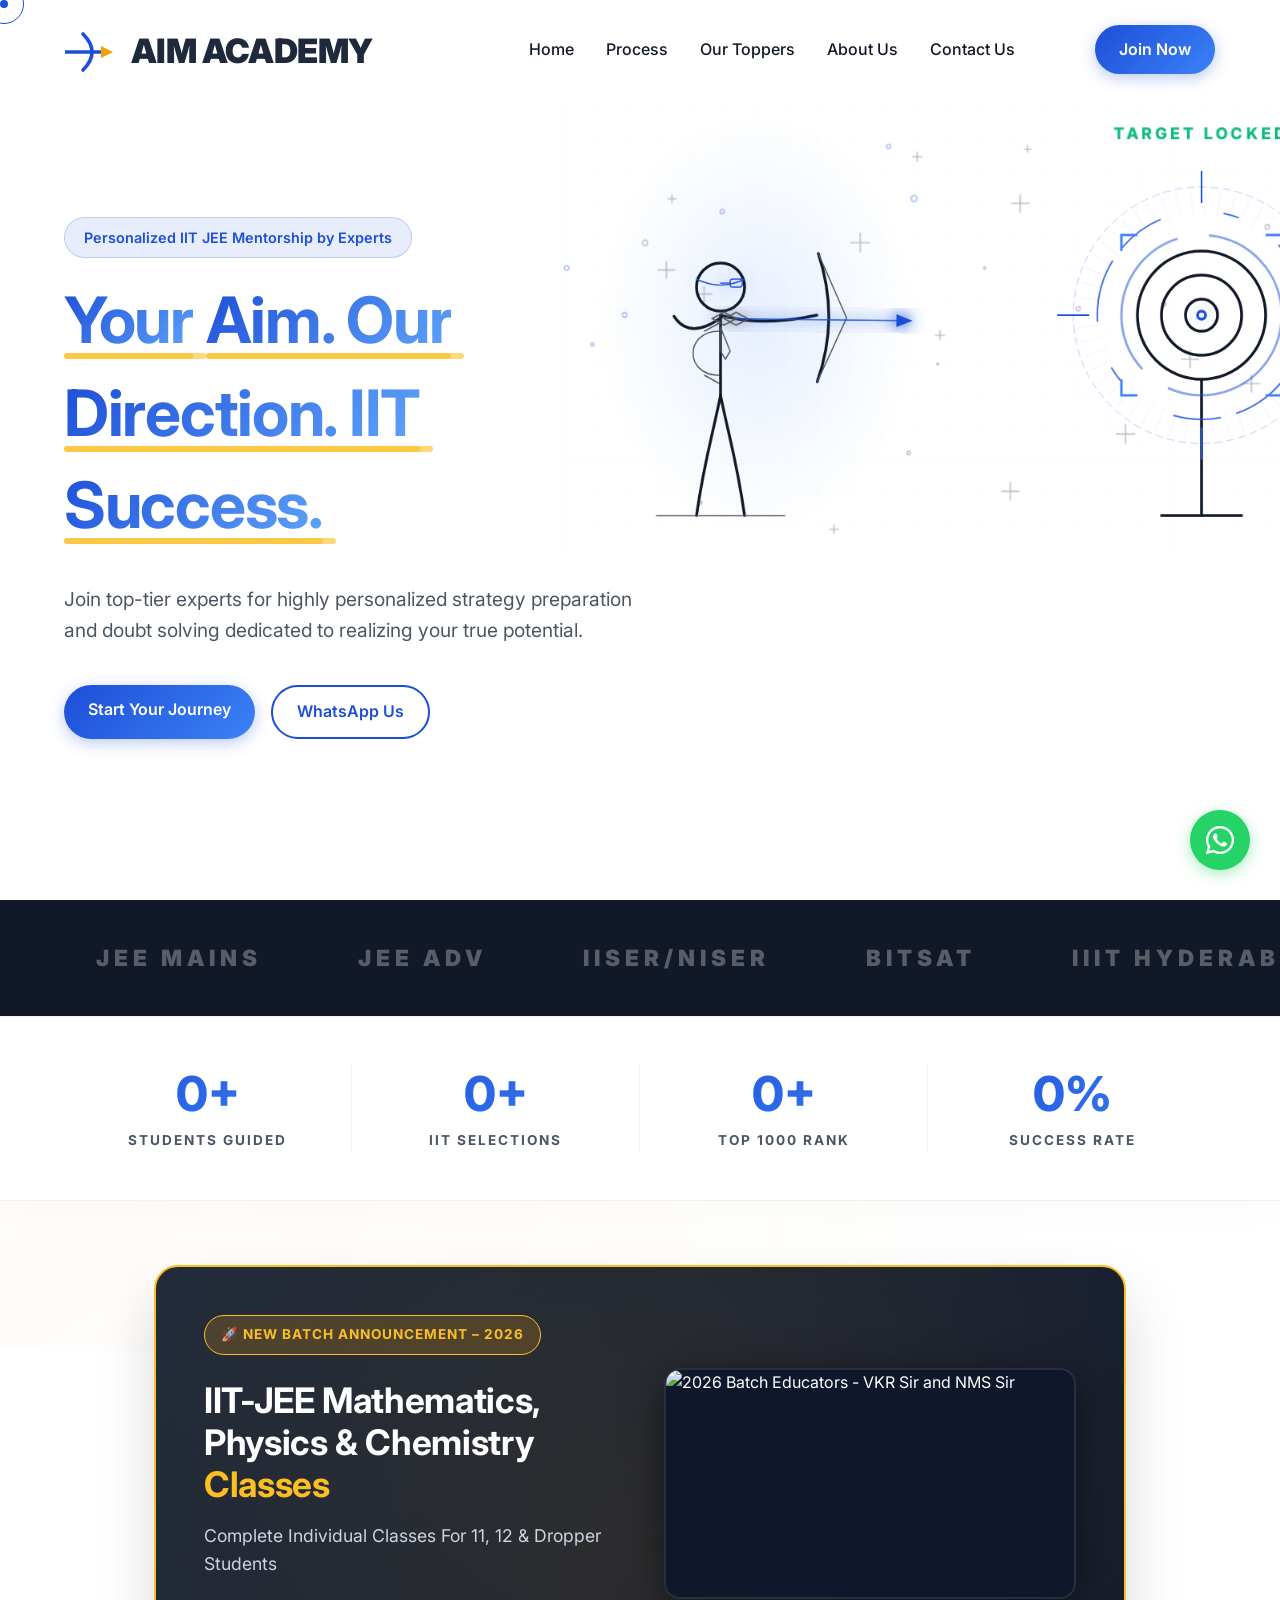
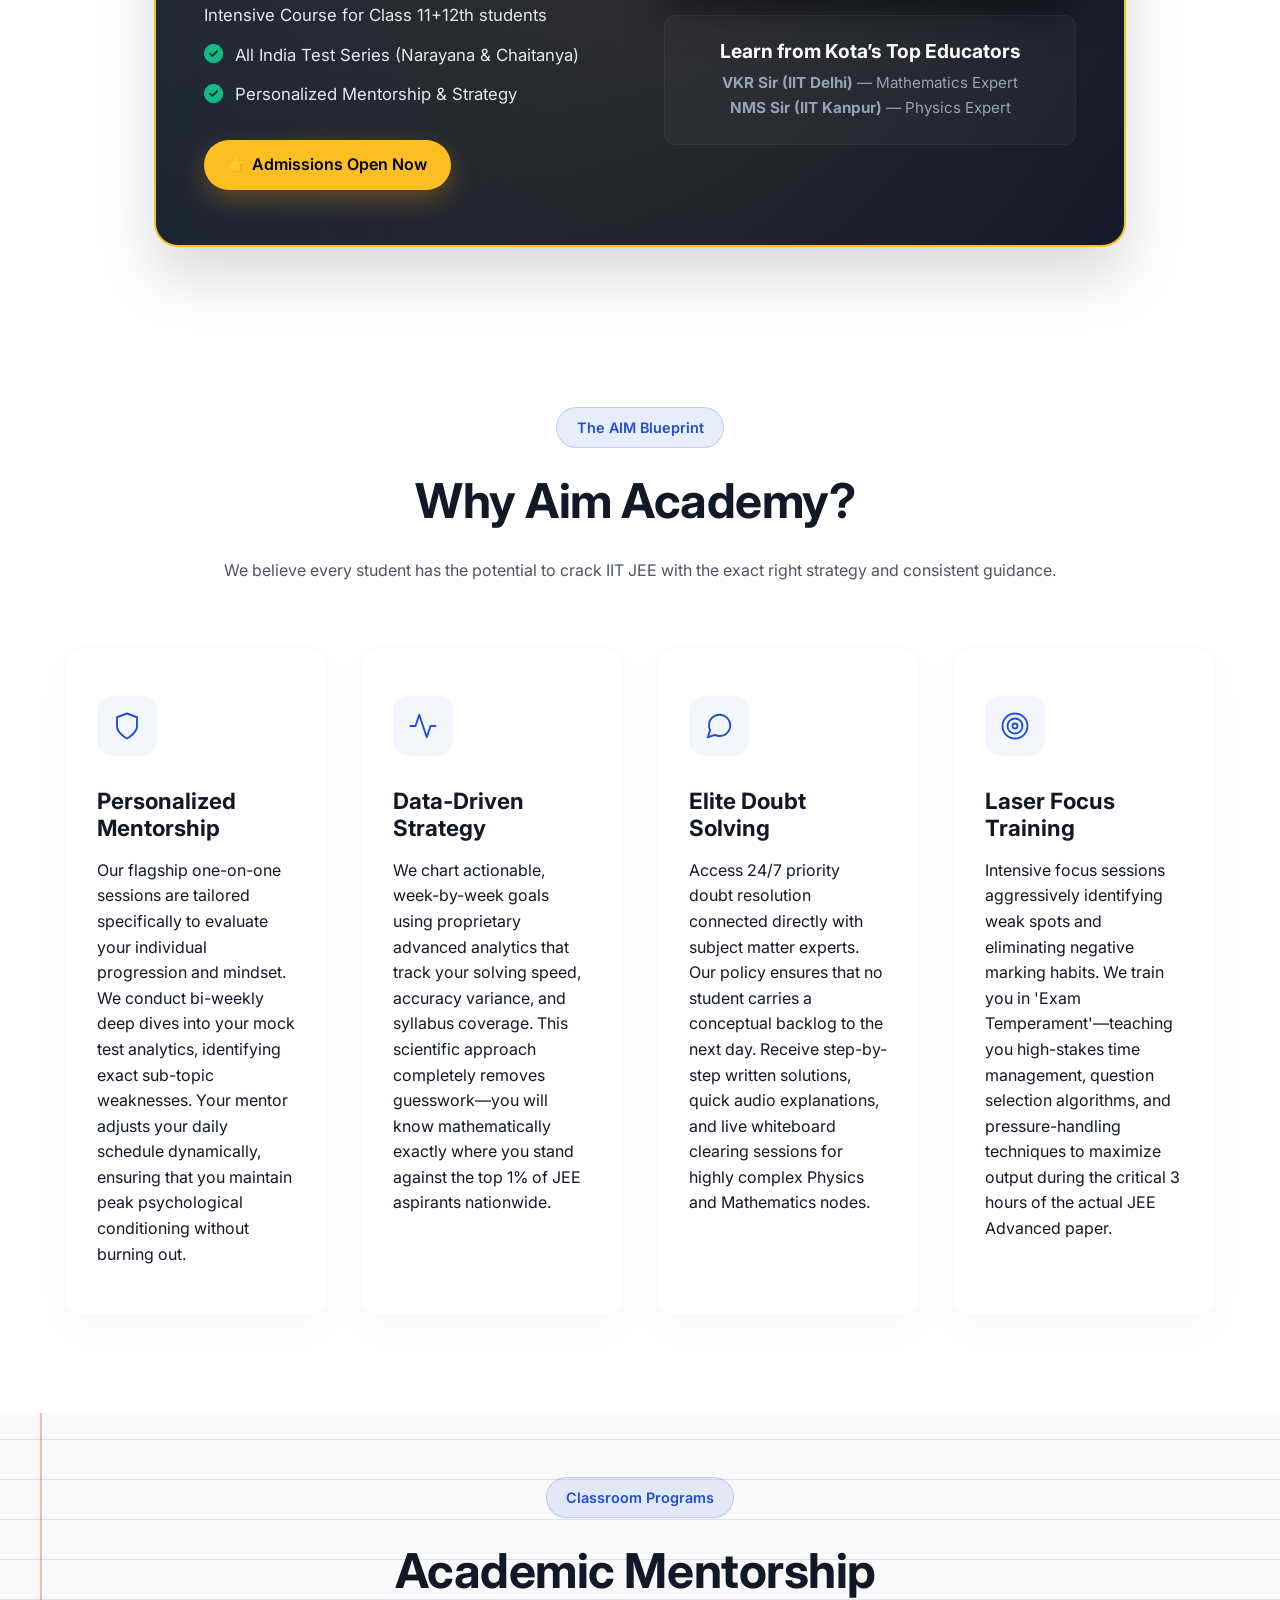
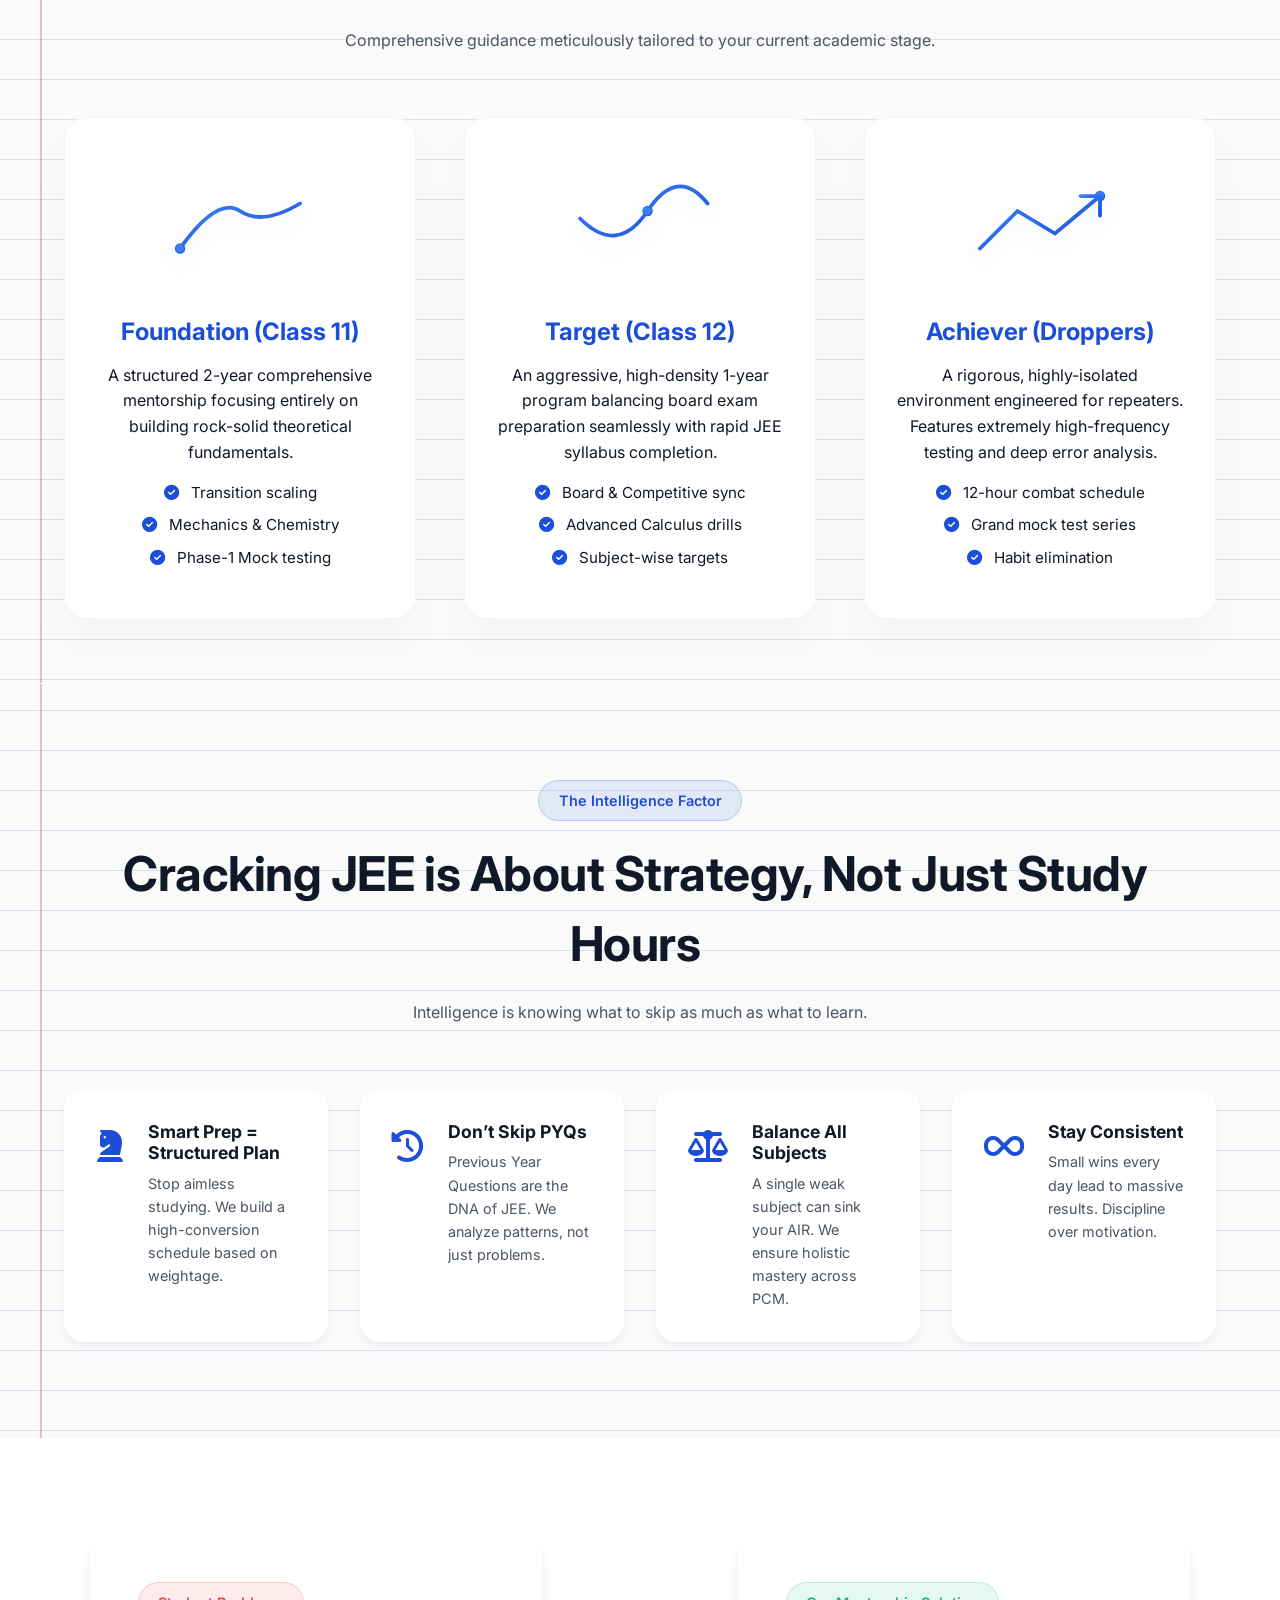
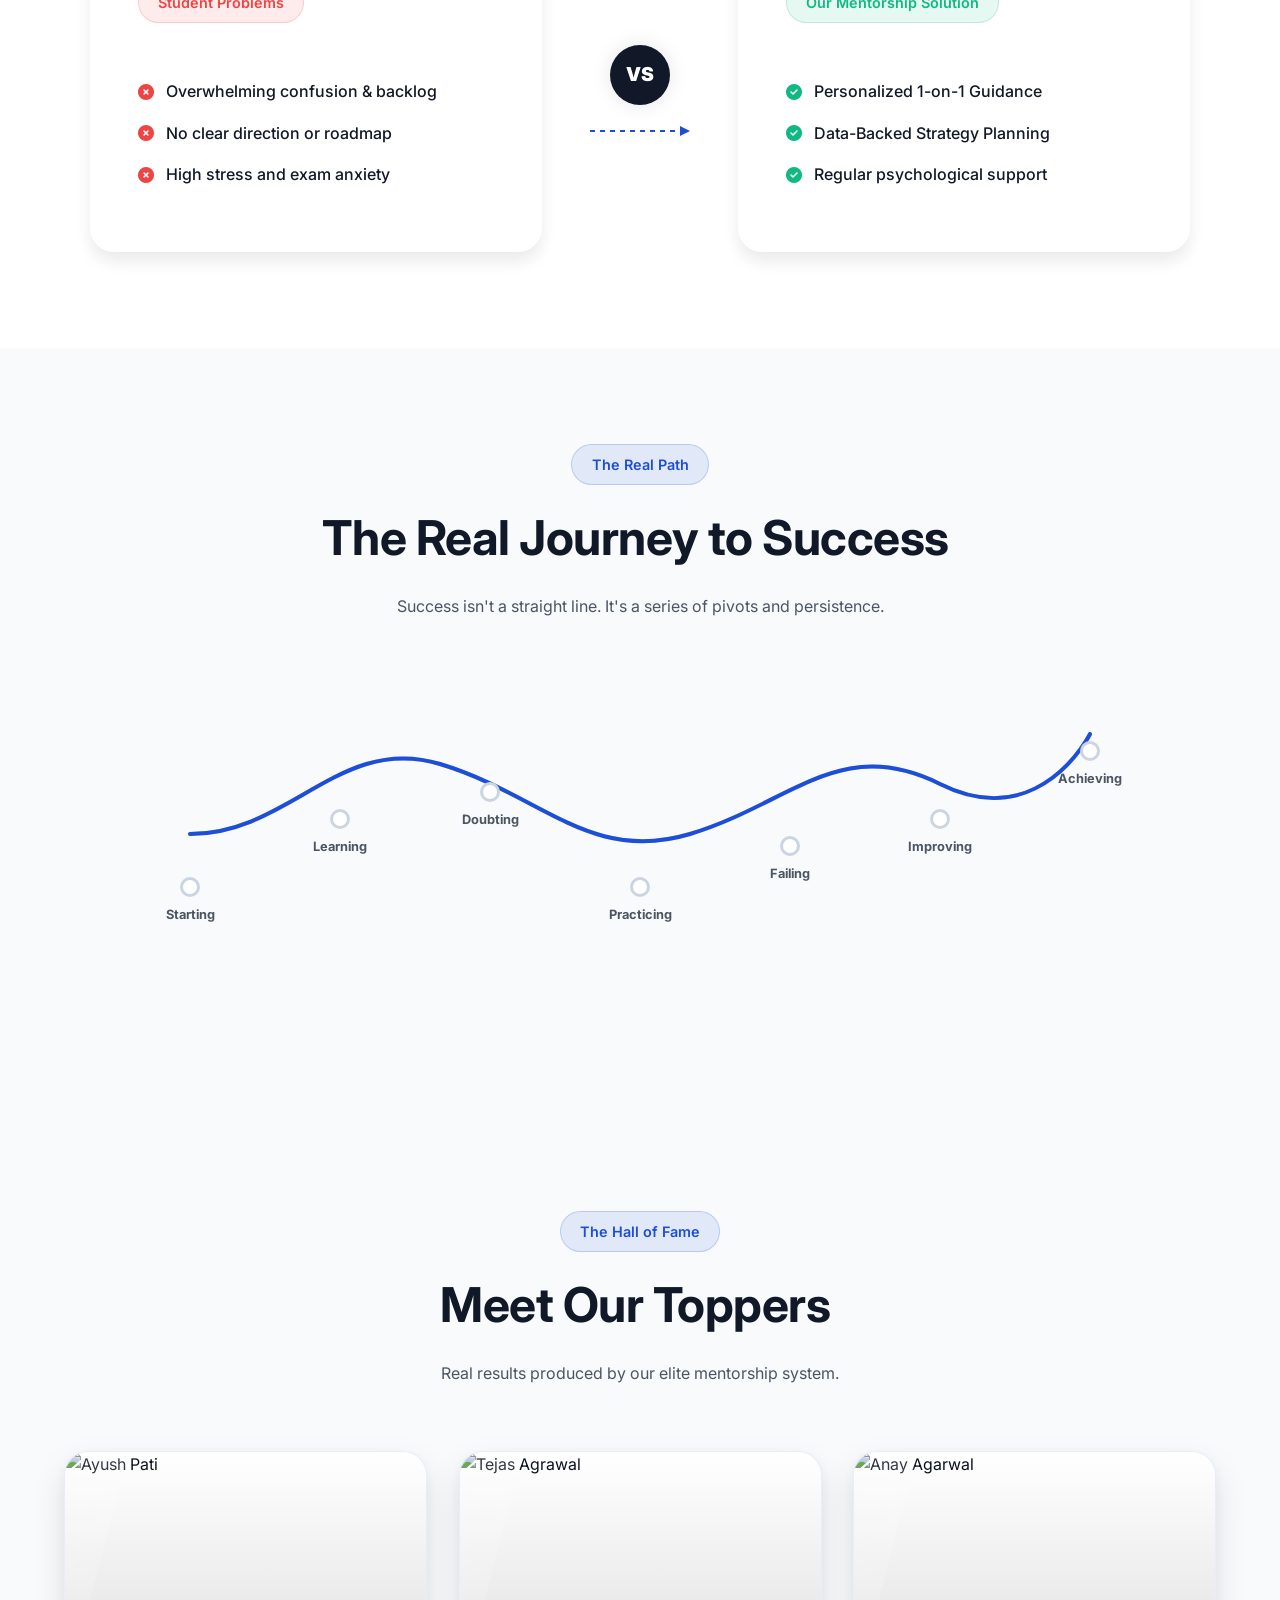
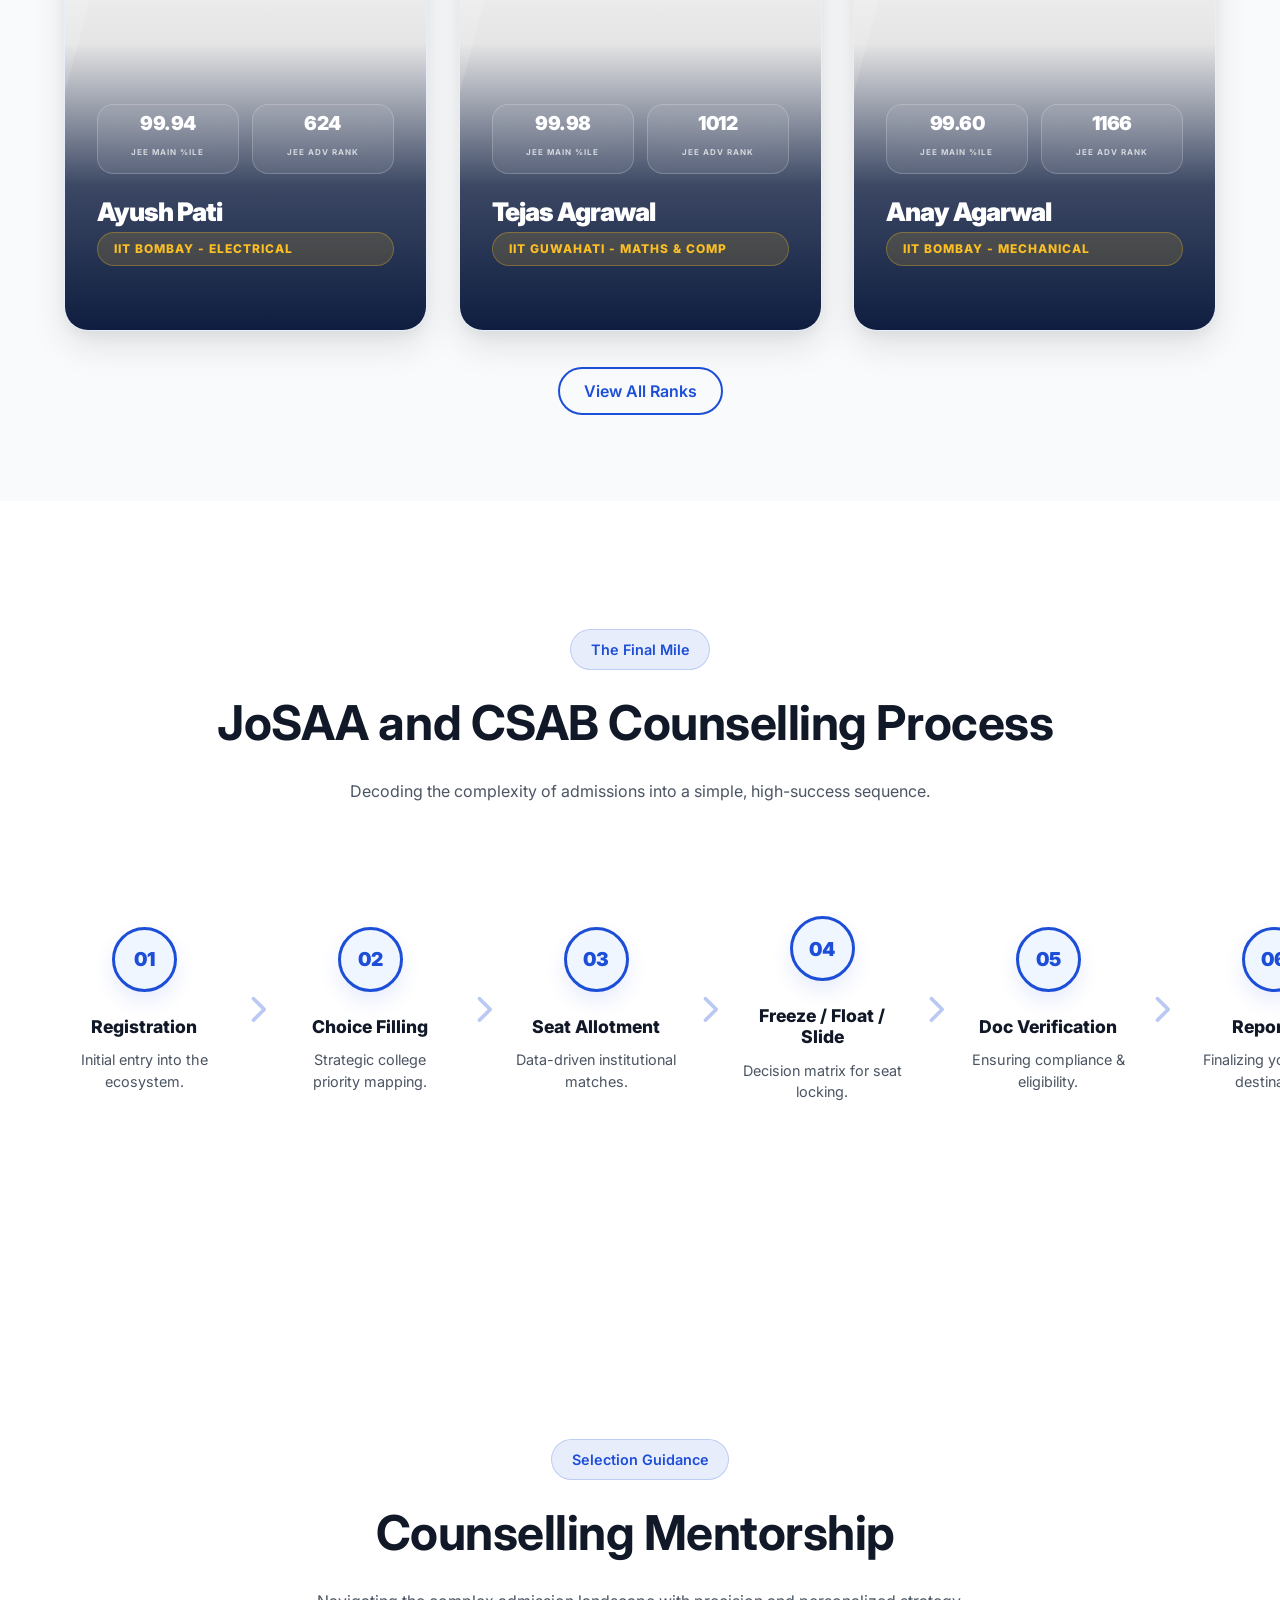
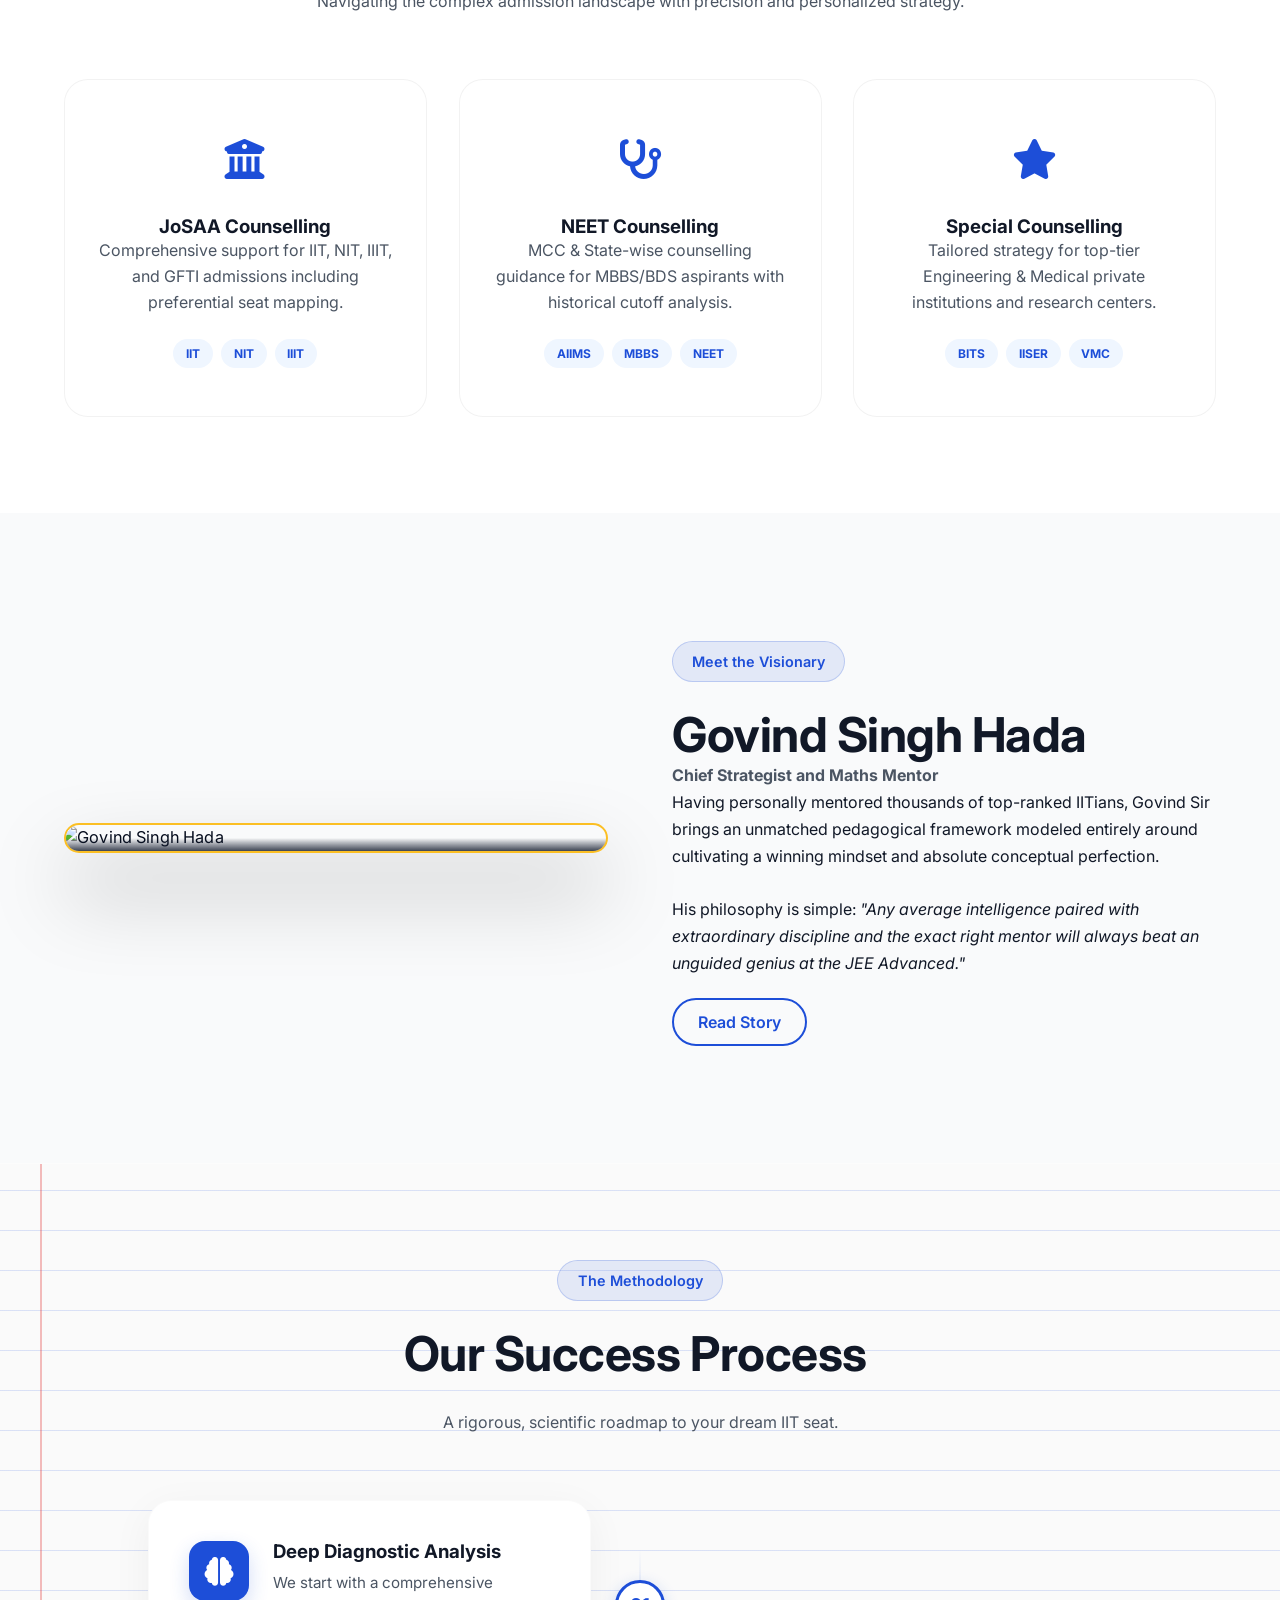
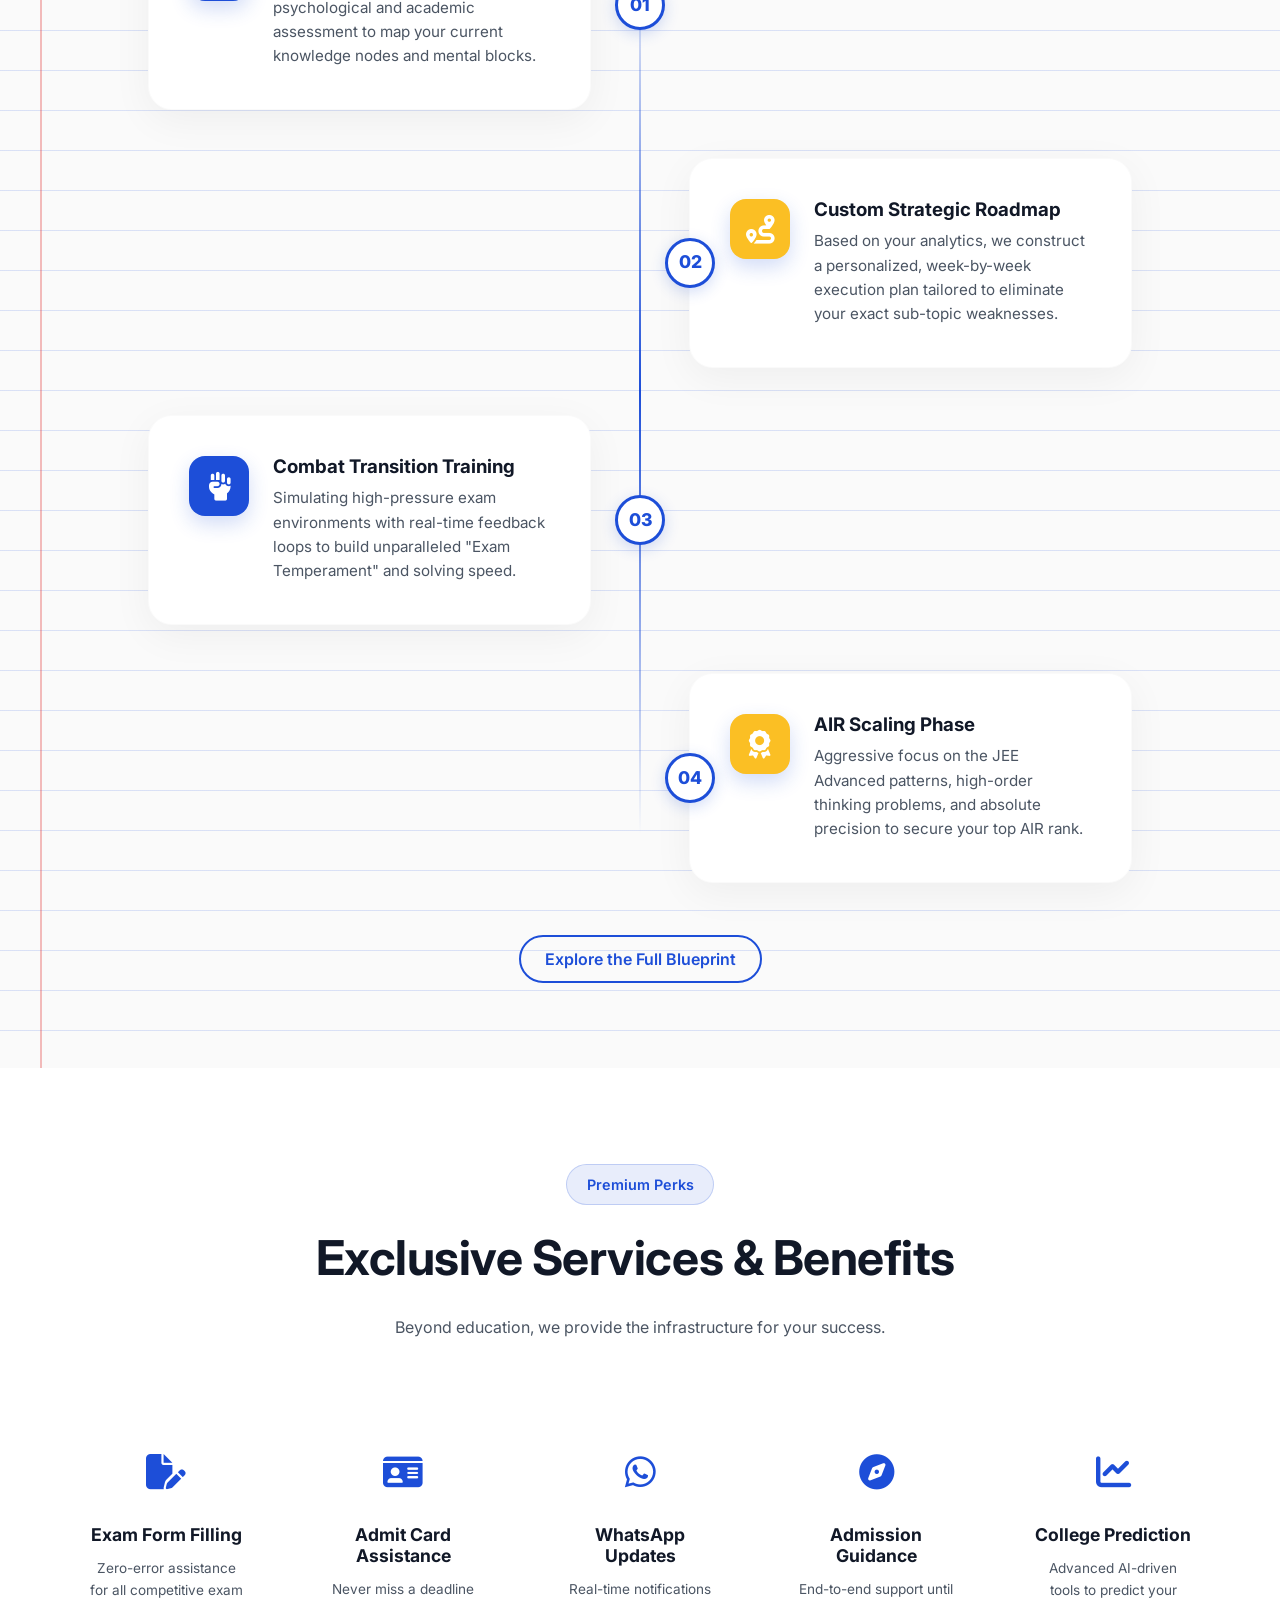
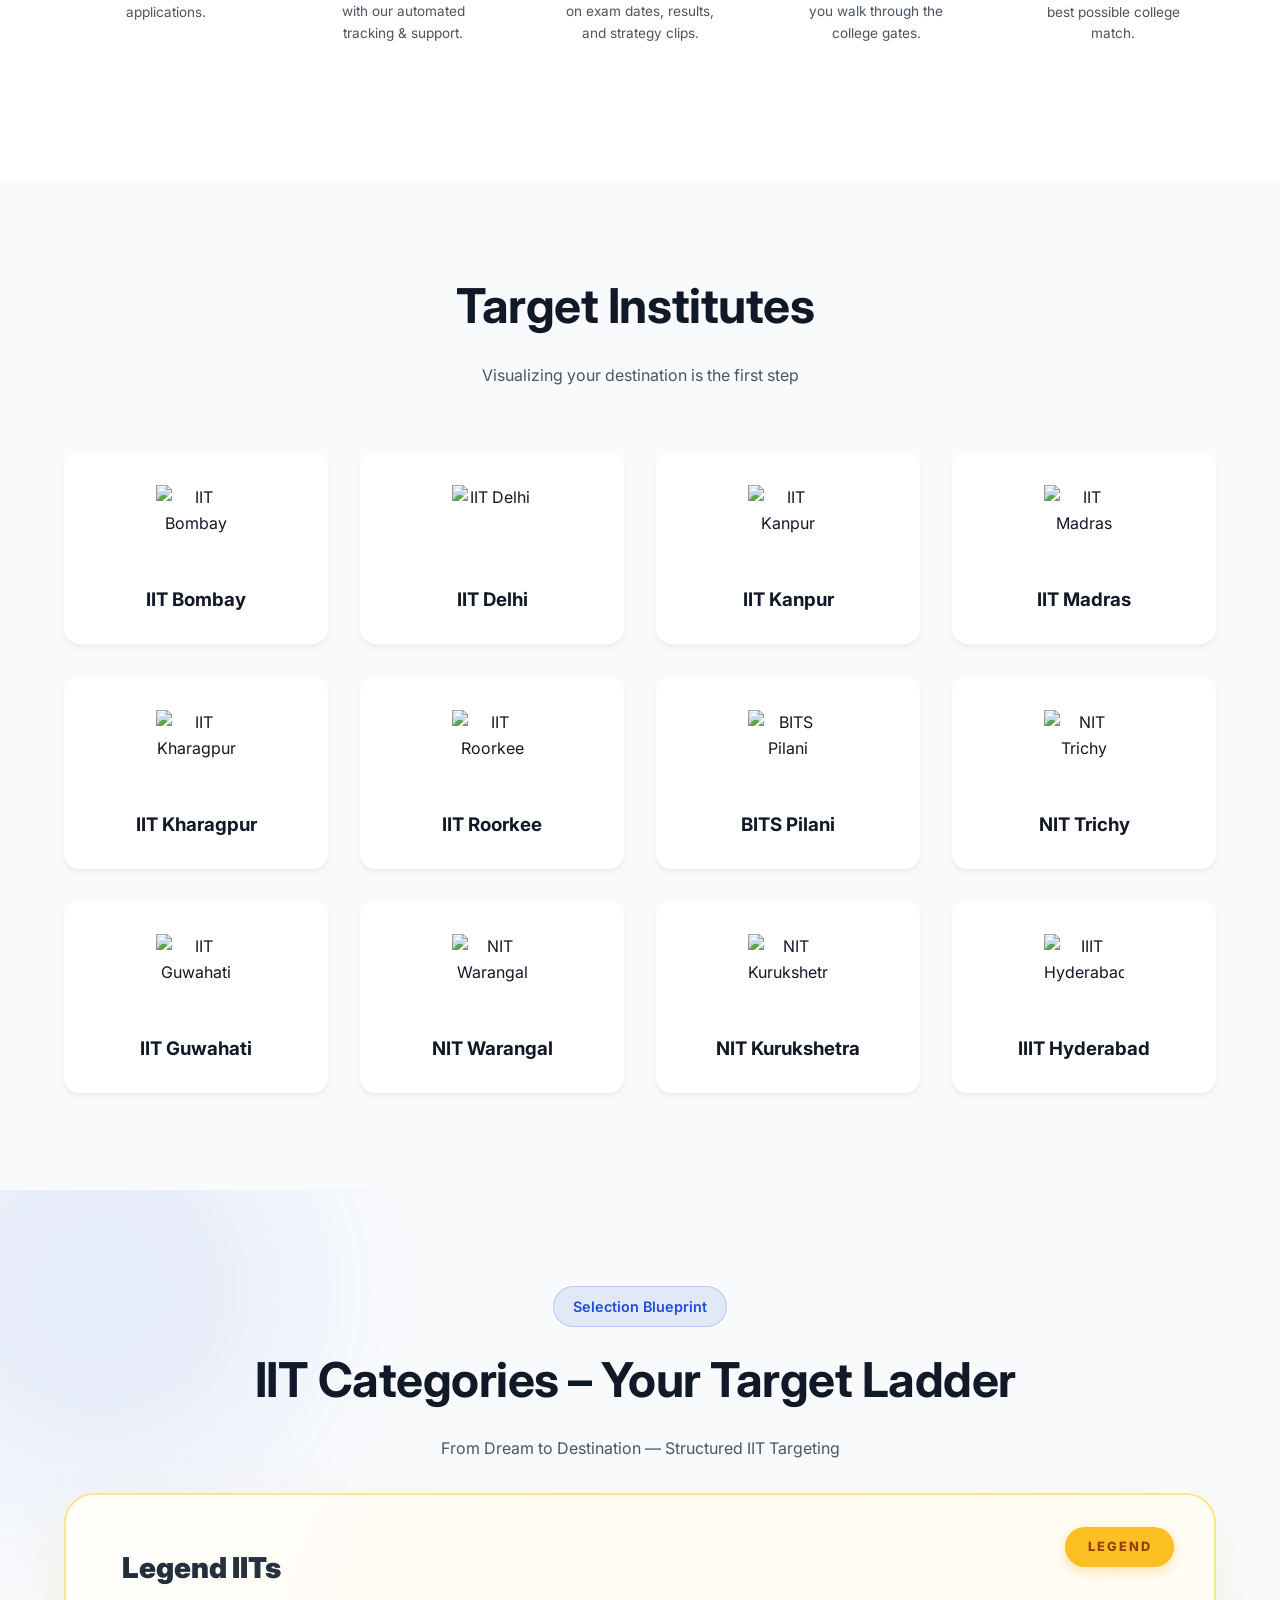
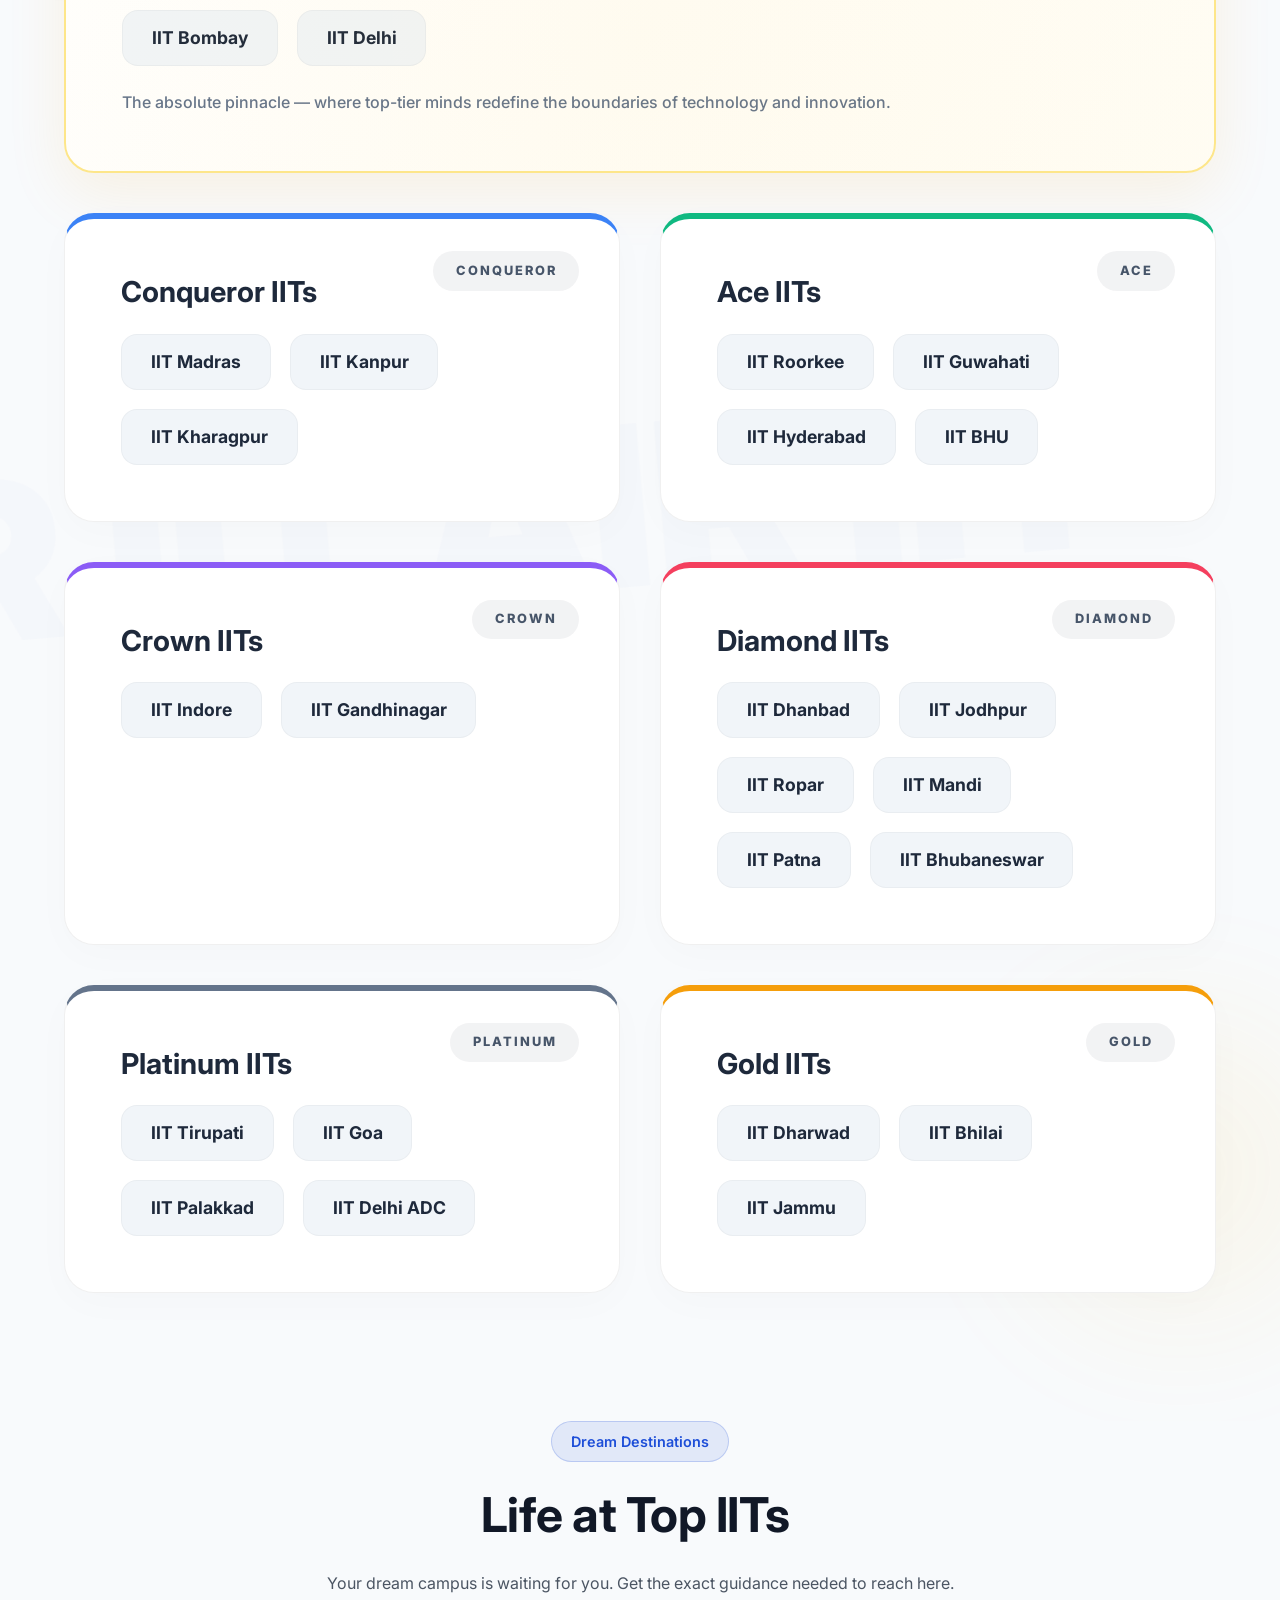
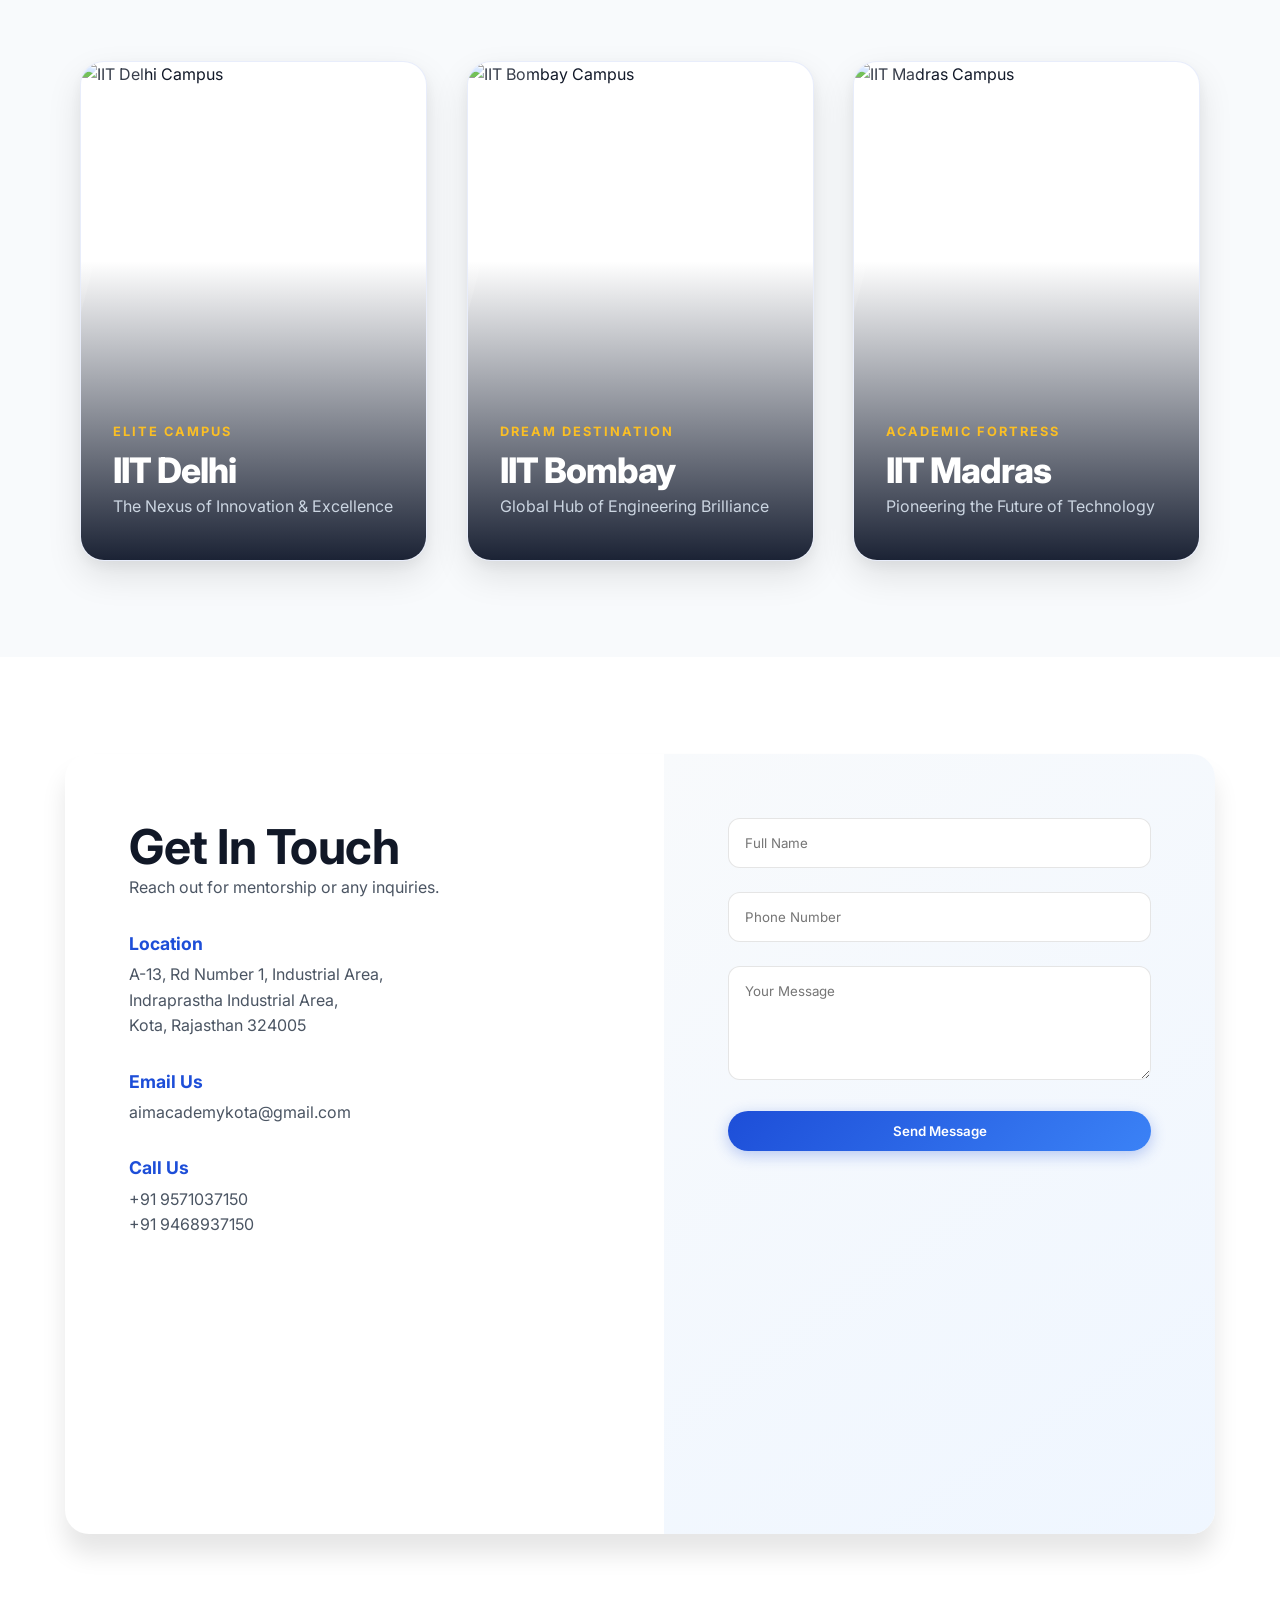
==== index.html @ 551cd0e5 "Add files via upload" ====
<!DOCTYPE html>
<html lang="en">
<head>
    <meta charset="UTF-8">
    <meta name="viewport" content="width=device-width, initial-scale=1.0">
    <title>Aim Academy - IIT-JEE Academic Mentorship & Counselling Mentorship</title>
    <meta name="description" content="Aim Academy provides elite, personalized IIT JEE mentorship and JoSAA/NEET counselling. Led by top academic experts to help you achieve your dream rank.">
    <meta name="keywords" content="IIT JEE Mentorship, JoSAA Counselling, NEET Counselling, JEE Advanced Preparation, Aim Academy Kota, IIT JEE Strategy, JEE Exam Mentoring">
    
    <!-- Open Graph / Facebook -->
    <meta property="og:type" content="website">
    <meta property="og:url" content="https://aimacademykota.com/">
    <meta property="og:title" content="Aim Academy - IIT-JEE Academic Mentorship & Counselling Mentorship">
    <meta property="og:description" content="Accelerate your preparation with 1:1 personalized mentorship from IIT JEE experts.">
    <meta property="og:image" content="assets/toppers/Ayush Pati.jpg">
    <!-- Favicon -->
    <link rel="icon" type="image/svg+xml" href="assets/favicon.svg">
    <!-- FontAwesome for Icons -->
    <link rel="stylesheet" href="https://cdnjs.cloudflare.com/ajax/libs/font-awesome/6.4.0/css/all.min.css">
    <link rel="stylesheet" href="styles.css">
    <!-- Lenis Smooth Scroll -->
    <script src="https://cdn.jsdelivr.net/gh/studio-freight/lenis@1.0.19/bundled/lenis.min.js"></script>
</head>
<body>
    <!-- Premium Global Elements -->
    <div class="scroll-progress"></div>
    <div class="custom-cursor"></div>
    <div class="cursor-follower"></div>
    <div class="noise-overlay"></div>
    <div class="scroll-to-top" style="display:none">
        <i class="fas fa-arrow-up"></i>
    </div>

    <!-- Navbar -->
    <nav class="navbar glass">
        <a href="index.html" class="nav-brand">
            <svg viewBox="0 0 320 50" height="60" style="margin-top: 5px;">
                <g transform="translate(15, 25)">
                    <!-- Minimalist Bow and Arrow -->
                    <path d="M 0 -15 Q 15 0 0 15" fill="none" stroke="#1d4ed8" stroke-width="3" stroke-linecap="round" />
                    <line x1="-15" y1="0" x2="15" y2="0" stroke="#1d4ed8" stroke-width="3" stroke-linecap="round" />
                    <polygon points="15,-5 25,0 15,5" fill="#f59e0b" />
                </g>
                <text x="55" y="34" font-family="'Inter', sans-serif" font-weight="900" font-size="28" fill="#1e293b" letter-spacing="-0.5">AIM ACADEMY</text>
            </svg>
        </a>
        <ul class="nav-links">
            <li><a href="index.html">Home</a></li>
            <li><a href="process.html">Process</a></li>
            <li><a href="toppers.html">Our Toppers</a></li>
            <li><a href="about.html">About Us</a></li>
            <li><a href="contact.html">Contact Us</a></li>
        </ul>
        <button class="menu-toggle"><i class="fas fa-bars"></i></button>
        <a href="contact.html" class="cta-btn">Join Now</a>
    </nav>

    <!-- Floating WhatsApp -->
    <a href="https://wa.me/919571037150?text=Hi%20Aim%20Academy,%20I%20want%20guidance%20for%20IIT%20JEE" target="_blank" class="wa-float">
        <i class="fab fa-whatsapp"></i>
    </a>

    <!-- Hero Section -->
    <section class="hero">
        <div class="hero-content">
            <div class="hero-subtitle gs-reveal">Personalized IIT JEE Mentorship by Experts</div>
            <h1 class="hero-title gs-reveal">Your Aim. <br><span>Our Direction.</span> <br>IIT Success.</h1>
            <p class="hero-desc gs-reveal">Join top-tier experts for highly personalized strategy preparation and doubt solving dedicated to realizing your true potential.</p>
            <div class="hero-buttons gs-reveal">
                <a href="contact.html" class="cta-btn">Start Your Journey</a>
                <a href="https://wa.me/919571037150" class="btn-secondary">WhatsApp Us</a>
            </div>
        </div>

        <div class="hero-visuals">
            <div class="anim-container vector-anim-container">
                <!-- Use meet to strictly fit within viewport and avoid edge cropping offscreen -->
                <svg id="hero-svg" viewBox="0 0 1000 600" preserveAspectRatio="xMidYMid meet">
                    <defs>
                        <!-- Premium Background Grid -->
                        <pattern id="grid" width="40" height="40" patternUnits="userSpaceOnUse">
                            <path d="M 40 0 L 0 0 0 40" fill="none" stroke="rgba(0,0,0,0.03)" stroke-width="1"/>
                        </pattern>
                        <linearGradient id="blueGrad" x1="0%" y1="0%" x2="100%" y2="100%">
                            <stop offset="0%" stop-color="#3b82f6" />
                            <stop offset="100%" stop-color="#1d4ed8" />
                        </linearGradient>
                        <filter id="glow-intense" x="-50%" y="-50%" width="200%" height="200%">
                            <feGaussianBlur stdDeviation="8" result="coloredBlur"/>
                            <feMerge>
                                <feMergeNode in="coloredBlur"/>
                                <feMergeNode in="SourceGraphic"/>
                            </feMerge>
                        </filter>
                        <radialGradient id="auraGrad" cx="50%" cy="50%" r="50%">
                            <stop offset="0%" stop-color="#3b82f6" stop-opacity="0.2"/>
                            <stop offset="100%" stop-color="#3b82f6" stop-opacity="0"/>
                        </radialGradient>
                    </defs>
                    
                    <!-- Grid Layer -->
                    <rect width="1000" height="600" fill="url(#grid)" class="svg-grid-bg" />
                    
                    <!-- Ambient Background Vectors -->
                    <g id="ambient-particles" opacity="0.4"></g>

                    <!-- Target -->
                    <g id="target-wrapper" transform="translate(800, 300)">
                        <!-- Graphical decor behind target -->
                        <circle cx="0" cy="0" r="140" fill="none" stroke="rgba(29, 78, 216, 0.04)" stroke-width="30" stroke-dasharray="2 15" class="target-decor" />
                        <circle cx="0" cy="0" r="180" fill="none" stroke="rgba(0, 0, 0, 0.02)" stroke-width="1" class="target-decor-2" />
                        
                        <line class="draw-line pri-line" x1="0" y1="80" x2="0" y2="250" />
                        <line class="draw-line pri-line" x1="-50" y1="250" x2="50" y2="250" />
                        
                        <g id="target-rings">
                            <circle class="draw-line pri-line" cx="0" cy="0" r="80" />
                            <circle class="draw-line pri-line" cx="0" cy="0" r="50" />
                            <circle class="draw-line pri-line" cx="0" cy="0" r="20" />
                            <circle class="draw-line pri-line blue-accent" cx="0" cy="0" r="5" />
                        </g>

                        <g id="target-fragments" opacity="0">
                            <!-- Frag polygons -->
                            <polygon class="frag pri-line" points="0,0 30,-20 50,10" />
                            <polygon class="frag pri-line" points="0,0 50,10 20,40" />
                            <polygon class="frag pri-line" points="0,0 20,40 -20,30" />
                            <polygon class="frag pri-line" points="0,0 -20,30 -40,0" />
                            <polygon class="frag pri-line" points="0,0 -40,0 -20,-30" />
                            <polygon class="frag pri-line" points="0,0 -20,-30 30,-20" />
                            
                            <path class="frag sec-line" d="M 30 -20 Q 50 -50 80 -40" />
                            <path class="frag sec-line" d="M 80 -40 Q 90 0 60 40" />
                            <path class="frag sec-line" d="M 60 40 Q 20 80 -30 60" />
                            <path class="frag sec-line" d="M -30 60 Q -80 30 -60 -20" />
                            <path class="frag sec-line" d="M -60 -20 Q -30 -70 30 -20" />
                        </g>

                        <!-- Shockwaves -->
                        <g id="shockwaves">
                            <circle id="sw1" class="blue-accent sec-line" cx="0" cy="0" r="10" opacity="0" stroke-width="4" />
                            <circle id="sw2" class="blue-accent sec-line" cx="0" cy="0" r="10" opacity="0" stroke-width="4" />
                        </g>
                    </g>

                    <!-- Targeting HUD (Appears during aim) -->
                    <g id="hud-group" opacity="0">
                        <g id="hud-spinners" transform="translate(800, 300)">
                            <circle cx="0" cy="0" r="160" fill="none" stroke="#3b82f6" stroke-width="1" stroke-dasharray="10 5" opacity="0.4" />
                            <circle cx="0" cy="0" r="130" fill="none" stroke="#1d4ed8" stroke-width="2" stroke-dasharray="20 60 80" opacity="0.8" />
                            <circle cx="0" cy="0" r="100" fill="none" stroke="#1d4ed8" stroke-width="3" stroke-dasharray="200 40" opacity="0.5" />
                            
                            <!-- Crosshairs -->
                            <line x1="-180" y1="0" x2="-140" y2="0" stroke="#1d4ed8" stroke-width="2" />
                            <line x1="180" y1="0" x2="140" y2="0" stroke="#1d4ed8" stroke-width="2" />
                            <line x1="0" y1="-180" x2="0" y2="-140" stroke="#1d4ed8" stroke-width="2" />
                            <line x1="0" y1="180" x2="0" y2="140" stroke="#1d4ed8" stroke-width="2" />
                            
                            <!-- Corners -->
                            <path d="M-80 -100 L-100 -100 L-100 -80" fill="none" stroke="#3b82f6" stroke-width="3" />
                            <path d="M80 -100 L100 -100 L100 -80" fill="none" stroke="#3b82f6" stroke-width="3" />
                            <path d="M-80 100 L-100 100 L-100 80" fill="none" stroke="#3b82f6" stroke-width="3" />
                            <path d="M80 100 L100 100 L100 80" fill="none" stroke="#3b82f6" stroke-width="3" />
                        </g>
                        
                        <!-- Dynamic Text HUD -->
                        <g transform="translate(800, 80)" font-family="Inter, sans-serif" font-weight="800" font-size="20" fill="#1d4ed8" letter-spacing="4">
                            <text id="hud-t1" text-anchor="middle" opacity="0">CALCULATING TRAJECTORY...</text>
                            <text id="hud-t2" text-anchor="middle" opacity="0" fill="#10b981">TARGET LOCKED</text>
                        </g>
                    </g>

                    <!-- Character -->
                    <g id="character-group" transform="translate(200, 300)">
                        <!-- Background Glow Aura -->
                        <ellipse cx="0" cy="-50" rx="150" ry="200" fill="url(#auraGrad)" opacity="0" id="char-aura" />
                        
                        <g id="char-jump">
                            <!-- Legs -->
                            <path class="draw-line pri-line" d="M 0 100 C -10 150 -20 180 -30 250" />
                            <path class="draw-line pri-line" d="M 0 100 C 10 150 20 180 30 250" />
                            <line class="draw-line sec-line" x1="-80" y1="250" x2="80" y2="250" />
                            
                            <!-- Torso and upper body -->
                            <g id="char-torso" transform="translate(0,0)">
                                <!-- Backpack (Student Element) -->
                                <path class="draw-line sec-line" d="M -2 20 C -45 20 -45 75 -2 75" stroke-width="3" fill="none" />
                                <path class="draw-line sec-line" d="M -20 20 L -2 10 M -20 75 L -2 85" stroke-width="2" fill="none" />
                                
                                <!-- Core Torso -->
                                <path class="draw-line pri-line" d="M 0 100 C 0 70 0 40 0 0" />
                                
                                <!-- Tie (Student Uniform) -->
                                <polygon class="draw-line sec-line" points="0,15 12,45 6,55 0,45" fill="none" stroke="var(--primary-blue)" stroke-width="2" />
                                
                                <!-- Head & Glasses -->
                                <circle class="draw-line pri-line" cx="0" cy="-35" r="30" />
                                <!-- Glasses Frame -->
                                <rect class="draw-line sec-line blue-accent" x="12" y="-45" width="15" height="10" rx="3" fill="none" stroke-width="2.5" />
                                <line class="draw-line sec-line blue-accent" x1="0" y1="-40" x2="12" y2="-40" stroke-width="2.5" />
                                
                                <!-- Hair / Head band -->
                                <path class="blue-accent sec-line" d="M -30 -45 Q 0 -30 30 -45" stroke-width="3" />
                                
                                <!-- Arms -->
                                <path id="arm-l" class="draw-line pri-line" d="M 0 0 Q 50 15 120 0" />
                                <path id="arm-r" class="draw-line pri-line" d="M 0 0 Q 30 15 70 0" />
                                
                                <!-- Bow -->
                                <g id="bow-group" transform="translate(120, 0)">
                                    <path id="bow-arc" class="draw-line pri-line" d="M 0 -80 Q 25 0 0 80" />
                                    <!-- Using polygon for string so attr morph is easy -->
                                    <path id="bow-string" class="draw-line sec-line" d="M 0 -80 L 0 0 L 0 80" />
                                </g>

                                <!-- Arrow with intense filter tracking -->
                                <g id="arrow-group" opacity="0" filter="url(#glow-intense)">
                                    <line id="arrow-shaft" class="draw-line sec-line blue-accent" x1="120" y1="0" x2="320" y2="0" stroke-width="2.5" />
                                    <polygon id="arrow-head" class="draw-line sec-line fill-accent" points="320,-8 340,0 320,8" stroke="none" />
                                    <!-- Double feathers for more detail -->
                                    <polyline id="arrow-feather1" class="draw-line sec-line" points="120,0 105,-8 90,0" />
                                    <polyline id="arrow-feather2" class="draw-line sec-line" points="120,0 105,8 90,0" />
                                    <polyline id="arrow-feather3" class="draw-line sec-line" points="135,0 120,-8 105,0" />
                                    <polyline id="arrow-feather4" class="draw-line sec-line" points="135,0 120,8 105,0" />
                                    <!-- Energy trailing -->
                                    <g id="motion-blur" opacity="0">
                                        <line class="sec-line blue-accent" x1="100" y1="0" x2="-250" y2="0" stroke-width="2" />
                                        <line class="sec-line blue-accent" x1="80" y1="-5" x2="-150" y2="-5" stroke-width="1" />
                                        <line class="sec-line blue-accent" x1="80" y1="5" x2="-150" y2="5" stroke-width="1" />
                                    </g>
                                </g>
                            </g>
                        </g>
                    </g>
                    
                    <g id="confetti-container"></g>
                </svg>
                
                <div class="cracked-text-wrapper" id="success-text" style="opacity:0; position:absolute; top:50%; left:50%; transform:translate(-50%, -50%); display:flex; z-index:100; pointer-events:none; width: 92%; justify-content: center;">
                    <div style="font-size: clamp(1.2rem, 5vw, 3.5rem); font-weight: 800; color: var(--text-dark); background: var(--glass-bg); padding: 1rem 2rem; border-radius: 50px; border: 2px solid rgba(29,78,216,0.3); box-shadow: 0 10px 40px rgba(29, 78, 216, 0.15); backdrop-filter: blur(10px); text-align: center; white-space: nowrap;">IIT JEE CRACKED</div>
                </div>
            </div>
        </div>
    </section>

    <!-- SECTION 7: EXAMS COVERED (LOGO STRIP) -->
    <div class="exams-marquee">
        <div class="marquee-content">
            <span>JEE MAINS</span>
            <span>JEE ADV</span>
            <span>IISER/NISER</span>
            <span>BITSAT</span>
            <span>IIIT HYDERABAD</span>
            <!-- Duplicate for seamless scroll -->
            <span>JEE MAINS</span>
            <span>JEE ADV</span>
            <span>IISER/NISER</span>
            <span>BITSAT</span>
            <span>IIIT HYDERABAD</span>
        </div>
    </div>

    

    <!-- Global Background Aura for Premium Feel -->
    <div class="page-ambient-graphics">
        <div class="glow-orb orb-1"></div>
        <div class="glow-orb orb-2"></div>
    </div>

    <!-- Stats Bar -->
    <section class="stats-bar gs-reveal">
        <div class="stat-item" data-count="10000">
            <h3 class="stat-number">0+</h3>
            <p>Students Guided</p>
        </div>
        <div class="stat-item" data-count="1000">
            <h3 class="stat-number">0+</h3>
            <p>IIT Selections</p>
        </div>
        <div class="stat-item" data-count="50">
            <h3 class="stat-number">0+</h3>
            <p>Top 1000 Rank</p>
        </div>
        <div class="stat-item" data-count="99">
            <h3 class="stat-number">0%</h3>
            <p>Success Rate</p>
        </div>
    </section>

    <!-- NEW BATCH ANNOUNCEMENT -->
    <section class="announcement-banner gs-reveal">
        <div class="announcement-container">
            <!-- Glow effect -->
            <div class="announcement-glow"></div>
            
            <div class="announcement-flex">
                <div class="announcement-info">
                    <div class="announcement-badge">🚀 New Batch Announcement – 2026</div>
                    <h2 class="announcement-title">IIT-JEE Mathematics, Physics & Chemistry <span style="color: var(--gold-accent);">Classes</span></h2>
                    <p class="announcement-desc">Complete Individual Classes For 11, 12 & Dropper Students</p>
                    
                    <ul class="announcement-list">
                        <li><span>Intensive Course for Class 11+12th students</span></li>
                        <li><i class="fas fa-check-circle"></i> <span>All India Test Series (Narayana & Chaitanya)</span></li>
                        <li><i class="fas fa-check-circle"></i> <span>Personalized Mentorship & Strategy</span></li>
                    </ul>
                    <a href="contact.html" class="cta-btn announcement-cta">👉 Admissions Open Now</a>
                </div>
                
                <div class="announcement-visual">
                    <div class="educator-img-box">
                        <img src="assets/2026teacher" alt="2026 Batch Educators - VKR Sir and NMS Sir">
                    </div>
                    <div class="educator-label">
                        <h3>Learn from Kota’s Top Educators</h3>
                        <p><strong>VKR Sir (IIT Delhi)</strong> — Mathematics Expert<br><strong>NMS Sir (IIT Kanpur)</strong> — Physics Expert</p>
                    </div>
                </div>
            </div>
        </div>
    </section>

    <!-- Intro block -->
    <section class="intro gs-section">
        <div class="section-head gs-reveal">
            <div class="hero-subtitle">The AIM Blueprint</div>
            <h2>Why Aim Academy?</h2>
            <p>We believe every student has the potential to crack IIT JEE with the exact right strategy and consistent guidance.</p>
        </div>
        <!-- features component inside container -->
        <div class="features-grid">
            <div class="feature-card gs-card">
                <div class="f-icon-vector">
                    <svg viewBox="0 0 24 24" fill="none" stroke="currentColor" stroke-width="1.5" stroke-linecap="round" stroke-linejoin="round">
                        <path d="M12 22s8-4 8-10V5l-8-3-8 3v7c0 6 8 10 8 10z"/>
                    </svg>
                </div>
                <h3>Personalized Mentorship</h3>
                <p style="color: var(--text-light); line-height: 1.6;">Our flagship one-on-one sessions are tailored specifically to evaluate your individual progression and mindset. We conduct bi-weekly deep dives into your mock test analytics, identifying exact sub-topic weaknesses. Your mentor adjusts your daily schedule dynamically, ensuring that you maintain peak psychological conditioning without burning out.</p>
            </div>
            <div class="feature-card gs-card">
                <div class="f-icon-vector">
                    <svg viewBox="0 0 24 24" fill="none" stroke="currentColor" stroke-width="1.5" stroke-linecap="round" stroke-linejoin="round">
                        <polyline points="22 12 18 12 15 21 9 3 6 12 2 12"/>
                    </svg>
                </div>
                <h3>Data-Driven Strategy</h3>
                <p style="color: var(--text-light); line-height: 1.6;">We chart actionable, week-by-week goals using proprietary advanced analytics that track your solving speed, accuracy variance, and syllabus coverage. This scientific approach completely removes guesswork—you will know mathematically exactly where you stand against the top 1% of JEE aspirants nationwide.</p>
            </div>
            <div class="feature-card gs-card">
                <div class="f-icon-vector">
                    <svg viewBox="0 0 24 24" fill="none" stroke="currentColor" stroke-width="1.5" stroke-linecap="round" stroke-linejoin="round">
                        <path d="M21 11.5a8.38 8.38 0 0 1-.9 3.8 8.5 8.5 0 0 1-7.6 4.7 8.38 8.38 0 0 1-3.8-.9L3 21l1.9-5.7a8.38 8.38 0 0 1-.9-3.8 8.5 8.5 0 0 1 4.7-7.6 8.38 8.38 0 0 1 3.8-.9h.5a8.48 8.48 0 0 1 8 8v.5z"/>
                    </svg>
                </div>
                <h3>Elite Doubt Solving</h3>
                <p style="color: var(--text-light); line-height: 1.6;">Access 24/7 priority doubt resolution connected directly with subject matter experts. Our policy ensures that no student carries a conceptual backlog to the next day. Receive step-by-step written solutions, quick audio explanations, and live whiteboard clearing sessions for highly complex Physics and Mathematics nodes.</p>
            </div>
            <div class="feature-card gs-card">
                <div class="f-icon-vector">
                    <svg viewBox="0 0 24 24" fill="none" stroke="currentColor" stroke-width="1.5" stroke-linecap="round" stroke-linejoin="round">
                        <circle cx="12" cy="12" r="10"/>
                        <circle cx="12" cy="12" r="6"/>
                        <circle cx="12" cy="12" r="2"/>
                    </svg>
                </div>
                <h3>Laser Focus Training</h3>
                <p style="color: var(--text-light); line-height: 1.6;">Intensive focus sessions aggressively identifying weak spots and eliminating negative marking habits. We train you in 'Exam Temperament'—teaching you high-stakes time management, question selection algorithms, and pressure-handling techniques to maximize output during the critical 3 hours of the actual JEE Advanced paper.</p>
            </div>
        </div>
    </section>


    <!-- Mentorship Programs -->
    <section id="programs" class="gs-section notebook-bg" style="padding: 4rem 5%;">
        <div class="section-head">
            <div class="hero-subtitle">Classroom Programs</div>
            <h2>Academic Mentorship</h2>
            <p>Comprehensive guidance meticulously tailored to your current academic stage.</p>
        </div>
        <div class="programs-grid">
            <div class="program-card gs-card">
                <div class="prog-graphics">
                    <svg viewBox="0 0 100 50" fill="none" stroke="url(#blueGrad)">
                        <path d="M10 40 Q35 5 50 15 T90 10" stroke-width="2.5" stroke-linecap="round" />
                        <circle cx="10" cy="40" r="3" fill="#3b82f6" />
                    </svg>
                </div>
                <h3>Foundation (Class 11)</h3>
                <p style="color: var(--text-light); line-height: 1.6; margin-bottom: 1rem;">A structured 2-year comprehensive mentorship focusing entirely on building rock-solid theoretical fundamentals.</p>
                <ul style="list-style:none; padding:0; margin:0; font-size: 0.95rem; color: var(--text-dark);">
                    <li style="margin-bottom:0.5rem;"><i class="fas fa-check-circle" style="color:var(--primary-blue); margin-right:8px;"></i> Transition scaling</li>
                    <li style="margin-bottom:0.5rem;"><i class="fas fa-check-circle" style="color:var(--primary-blue); margin-right:8px;"></i> Mechanics & Chemistry</li>
                    <li><i class="fas fa-check-circle" style="color:var(--primary-blue); margin-right:8px;"></i> Phase-1 Mock testing</li>
                </ul>
            </div>
            <div class="program-card gs-card">
                <div class="prog-graphics">
                    <svg viewBox="0 0 100 50" fill="none" stroke="url(#blueGrad)">
                        <path d="M10 20 Q35 45 55 15 T95 10" stroke-width="2.5" stroke-linecap="round" />
                        <circle cx="55" cy="15" r="3" fill="#3b82f6" />
                    </svg>
                </div>
                <h3>Target (Class 12)</h3>
                <p style="color: var(--text-light); line-height: 1.6; margin-bottom: 1rem;">An aggressive, high-density 1-year program balancing board exam preparation seamlessly with rapid JEE syllabus completion.</p>
                <ul style="list-style:none; padding:0; margin:0; font-size: 0.95rem; color: var(--text-dark);">
                    <li style="margin-bottom:0.5rem;"><i class="fas fa-check-circle" style="color:var(--primary-blue); margin-right:8px;"></i> Board & Competitive sync</li>
                    <li style="margin-bottom:0.5rem;"><i class="fas fa-check-circle" style="color:var(--primary-blue); margin-right:8px;"></i> Advanced Calculus drills</li>
                    <li><i class="fas fa-check-circle" style="color:var(--primary-blue); margin-right:8px;"></i> Subject-wise targets</li>
                </ul>
            </div>
            <div class="program-card gs-card">
                <div class="prog-graphics">
                    <svg viewBox="0 0 100 50" fill="none" stroke="url(#blueGrad)">
                        <path d="M10 40 L35 15 L60 30 L90 5" stroke-width="2.5" stroke-linecap="round" />
                        <circle cx="90" cy="5" r="3" fill="#3b82f6" />
                        <path d="M90 5 L90 18 M90 5 L77 5" stroke-width="2.5" stroke-linecap="round" />
                    </svg>
                </div>
                <h3>Achiever (Droppers)</h3>
                <p style="color: var(--text-light); line-height: 1.6; margin-bottom: 1rem;">A rigorous, highly-isolated environment engineered for repeaters. Features extremely high-frequency testing and deep error analysis.</p>
                <ul style="list-style:none; padding:0; margin:0; font-size: 0.95rem; color: var(--text-dark);">
                    <li style="margin-bottom:0.5rem;"><i class="fas fa-check-circle" style="color:var(--primary-blue); margin-right:8px;"></i> 12-hour combat schedule</li>
                    <li style="margin-bottom:0.5rem;"><i class="fas fa-check-circle" style="color:var(--primary-blue); margin-right:8px;"></i> Grand mock test series</li>
                    <li><i class="fas fa-check-circle" style="color:var(--primary-blue); margin-right:8px;"></i> Habit elimination</li>
                </ul>
            </div>
        </div>
    </section>

    <!-- SECTION 2: STRATEGY SECTION -->
    <section class="strategy-sec gs-section notebook-bg">
        <div class="section-head gs-reveal">
            <div class="hero-subtitle">The Intelligence Factor</div>
            <h2>Cracking JEE is About Strategy, <br>Not Just Study Hours</h2>
            <p>Intelligence is knowing what to skip as much as what to learn.</p>
        </div>
        <div class="strategy-grid">
            <div class="strategy-block gs-reveal">
                <div class="s-icon"><i class="fas fa-chess-knight"></i></div>
                <div class="s-info">
                    <h3>Smart Prep = Structured Plan</h3>
                    <p>Stop aimless studying. We build a high-conversion schedule based on weightage.</p>
                </div>
            </div>
            <div class="strategy-block gs-reveal">
                <div class="s-icon"><i class="fas fa-history"></i></div>
                <div class="s-info">
                    <h3>Don’t Skip PYQs</h3>
                    <p>Previous Year Questions are the DNA of JEE. We analyze patterns, not just problems.</p>
                </div>
            </div>
            <div class="strategy-block gs-reveal">
                <div class="s-icon"><i class="fas fa-balance-scale"></i></div>
                <div class="s-info">
                    <h3>Balance All Subjects</h3>
                    <p>A single weak subject can sink your AIR. We ensure holistic mastery across PCM.</p>
                </div>
            </div>
            <div class="strategy-block gs-reveal">
                <div class="s-icon"><i class="fas fa-infinity"></i></div>
                <div class="s-info">
                    <h3>Stay Consistent</h3>
                    <p>Small wins every day lead to massive results. Discipline over motivation.</p>
                </div>
            </div>
        </div>
    </section>

    <!-- SECTION 3: PROBLEM → SOLUTION -->
    <section class="prob-sol-sec gs-section">
        <div class="prob-sol-container">
            <div class="prob-side gs-reveal">
                <div class="hero-subtitle" style="background: rgba(239, 68, 68, 0.1); color: #ef4444; border-color: rgba(239, 68, 68, 0.2);">Student Problems</div>
                <ul class="prob-list">
                    <li><i class="fas fa-times-circle"></i> Overwhelming confusion & backlog</li>
                    <li><i class="fas fa-times-circle"></i> No clear direction or roadmap</li>
                    <li><i class="fas fa-times-circle"></i> High stress and exam anxiety</li>
                </ul>
            </div>
            <div class="vs-connector">
                <div class="vs-circle">VS</div>
                <svg class="arrow-path" viewBox="0 0 100 20">
                    <path d="M0,10 L90,10" fill="none" stroke="var(--primary-blue)" stroke-width="2" stroke-dasharray="5,5" />
                    <polygon points="90,5 100,10 90,15" fill="var(--primary-blue)" />
                </svg>
            </div>
            <div class="sol-side gs-reveal">
                <div class="hero-subtitle" style="background: rgba(16, 185, 129, 0.1); color: #10b981; border-color: rgba(16, 185, 129, 0.2);">Our Mentorship Solution</div>
                <ul class="sol-list">
                    <li><i class="fas fa-check-circle"></i> Personalized 1-on-1 Guidance</li>
                    <li><i class="fas fa-check-circle"></i> Data-Backed Strategy Planning</li>
                    <li><i class="fas fa-check-circle"></i> Regular psychological support</li>
                </ul>
            </div>
        </div>
    </section>

    <!-- SECTION 4: JOURNEY REALITY (GRAPHICAL TIMELINE) -->
    <section class="journey-sec gs-section" style="background: #f8fafc;">
        <div class="section-head gs-reveal">
            <div class="hero-subtitle">The Real Path</div>
            <h2>The Real Journey to Success</h2>
            <p>Success isn't a straight line. It's a series of pivots and persistence.</p>
        </div>
        <div class="journey-viz-container">
            <svg id="journey-path" viewBox="0 0 1000 200" preserveAspectRatio="xMidYMid meet">
                <path id="main-path" d="M50,150 C150,150 200,50 300,80 C400,110 450,180 550,150 C650,120 700,50 800,100 C900,150 950,50 950,50" fill="none" stroke="#cbd5e1" stroke-width="4" stroke-linecap="round" />
                <path id="active-path" d="M50,150 C150,150 200,50 300,80 C400,110 450,180 550,150 C650,120 700,50 800,100 C900,150 950,50 950,50" fill="none" stroke="var(--primary-blue)" stroke-width="4" stroke-linecap="round" />
            </svg>
            <div class="journey-points">
                <div class="j-point" style="left: 5%; top: 75%;" data-label="Starting"></div>
                <div class="j-point" style="left: 20%; top: 50%;" data-label="Learning"></div>
                <div class="j-point" style="left: 35%; top: 40%;" data-label="Doubting"></div>
                <div class="j-point" style="left: 50%; top: 75%;" data-label="Practicing"></div>
                <div class="j-point" style="left: 65%; top: 60%;" data-label="Failing"></div>
                <div class="j-point" style="left: 80%; top: 50%;" data-label="Improving"></div>
                <div class="j-point" style="left: 95%; top: 25%;" data-label="Achieving"></div>
            </div>
        </div>
    </section>


    <!-- NEW: TOPPERS PREVIEW -->
    <section class="gs-section" style="background: #f8fafc;">
        <div class="section-head">
            <div class="hero-subtitle">The Hall of Fame</div>
            <h2>Meet Our Toppers</h2>
            <p>Real results produced by our elite mentorship system.</p>
        </div>
        <div class="iits-grid">
            <!-- Topper 1: Ayush Pati -->
            <div class="topper-premium-card gs-card">
                <img src="assets/toppers/Ayush Pati.jpg" alt="Ayush Pati" class="topper-card-img">
                <div class="topper-card-overlay">
                    <div class="topper-results">
                        <div class="result-chip">
                            <span class="result-val">99.94</span>
                            <span class="result-lbl">JEE Main %ile</span>
                        </div>
                        <div class="result-chip">
                            <span class="result-val">624</span>
                            <span class="result-lbl">JEE Adv Rank</span>
                        </div>
                    </div>
                    <h3>Ayush Pati</h3>
                    <div class="topper-iit-tag">IIT BOMBAY - Electrical</div>
                    <p class="topper-description">Consistent performance across both papers allowed me to secure Electrical Engineering at IIT Bombay.</p>
                </div>
            </div>
            <!-- Topper 2: Tejas Agrawal -->
            <div class="topper-premium-card gs-card">
                <img src="assets/toppers/TA.jpeg" alt="Tejas Agrawal" class="topper-card-img">
                <div class="topper-card-overlay">
                    <div class="topper-results">
                        <div class="result-chip">
                            <span class="result-val">99.98</span>
                            <span class="result-lbl">JEE Main %ile</span>
                        </div>
                        <div class="result-chip">
                            <span class="result-val">1012</span>
                            <span class="result-lbl">JEE Adv Rank</span>
                        </div>
                    </div>
                    <h3>Tejas Agrawal</h3>
                    <div class="topper-iit-tag">IIT Guwahati - Maths & Comp</div>
                    <p class="topper-description">Secured a top rank in both JEE Main and Advanced through strategic time management.</p>
                </div>
            </div>
            <!-- Topper 3: Anay Agarwal -->
            <div class="topper-premium-card gs-card">
                <img src="assets/toppers/T4.jpeg" alt="Anay Agarwal" class="topper-card-img">
                <div class="topper-card-overlay">
                    <div class="topper-results">
                        <div class="result-chip">
                            <span class="result-val">99.60</span>
                            <span class="result-lbl">JEE Main %ile</span>
                        </div>
                        <div class="result-chip">
                            <span class="result-val">1166</span>
                            <span class="result-lbl">JEE Adv Rank</span>
                        </div>
                    </div>
                    <h3>Anay Agarwal</h3>
                    <div class="topper-iit-tag">IIT BOMBAY - Mechanical</div>
                    <p class="topper-description">Targeted focus on Mechanical engineering fundamentals and consistent practice in high-weightage topics.</p>
                </div>
            </div>
        </div>
        <div style="text-align: center; margin-top: 3rem;">
            <a href="toppers.html" class="btn-secondary">View All Ranks</a>
        </div>
    </section>

    <!-- SECTION 5: JOSAA PROCESS (HIGH GRAPHICS FLOW) -->
    <section class="josaa-sec gs-section">
        <div class="section-head gs-reveal">
            <div class="hero-subtitle">The Final Mile</div>
            <h2>JoSAA and CSAB Counselling Process</h2>
            <p>Decoding the complexity of admissions into a simple, high-success sequence.</p>
        </div>
        <div class="josaa-flow-container">
            <div class="josaa-step">
                <div class="js-num">01</div>
                <div class="js-content">
                    <h4>Registration</h4>
                    <p>Initial entry into the ecosystem.</p>
                </div>
            </div>
            <div class="js-arrow"><i class="fas fa-chevron-right"></i></div>
            <div class="josaa-step">
                <div class="js-num">02</div>
                <div class="js-content">
                    <h4>Choice Filling</h4>
                    <p>Strategic college priority mapping.</p>
                </div>
            </div>
            <div class="js-arrow"><i class="fas fa-chevron-right"></i></div>
            <div class="josaa-step">
                <div class="js-num">03</div>
                <div class="js-content">
                    <h4>Seat Allotment</h4>
                    <p>Data-driven institutional matches.</p>
                </div>
            </div>
            <div class="js-arrow"><i class="fas fa-chevron-right"></i></div>
            <div class="josaa-step">
                <div class="js-num">04</div>
                <div class="js-content">
                    <h4>Freeze / Float / Slide</h4>
                    <p>Decision matrix for seat locking.</p>
                </div>
            </div>
            <div class="js-arrow"><i class="fas fa-chevron-right"></i></div>
            <div class="josaa-step">
                <div class="js-num">05</div>
                <div class="js-content">
                    <h4>Doc Verification</h4>
                    <p>Ensuring compliance & eligibility.</p>
                </div>
            </div>
            <div class="js-arrow"><i class="fas fa-chevron-right"></i></div>
            <div class="josaa-step">
                <div class="js-num">06</div>
                <div class="js-content">
                    <h4>Reporting</h4>
                    <p>Finalizing your dream destination.</p>
                </div>
            </div>
        </div>
    </section>

    <!-- SECTION 1: COUNSELLING SERVICES -->
    <section class="counselling-sec gs-section">
        <div class="section-head gs-reveal">
            <div class="hero-subtitle">Selection Guidance</div>
            <h2>Counselling Mentorship</h2>
            <p>Navigating the complex admission landscape with precision and personalized strategy.</p>
        </div>
        <div class="counselling-grid">
            <div class="counselling-card gs-card">
                <div class="c-icon"><i class="fas fa-university"></i></div>
                <h3>JoSAA Counselling</h3>
                <p>Comprehensive support for IIT, NIT, IIIT, and GFTI admissions including preferential seat mapping.</p>
                <div class="c-tags">
                    <span>IIT</span><span>NIT</span><span>IIIT</span>
                </div>
            </div>
            <div class="counselling-card gs-card">
                <div class="c-icon"><i class="fas fa-stethoscope"></i></div>
                <h3>NEET Counselling</h3>
                <p>MCC & State-wise counselling guidance for MBBS/BDS aspirants with historical cutoff analysis.</p>
                <div class="c-tags">
                    <span>AIIMS</span><span>MBBS</span><span>NEET</span>
                </div>
            </div>
            <div class="counselling-card gs-card">
                <div class="c-icon"><i class="fas fa-star"></i></div>
                <h3>Special Counselling</h3>
                <p>Tailored strategy for top-tier Engineering & Medical private institutions and research centers.</p>
                <div class="c-tags">
                    <span>BITS</span><span>IISER</span><span>VMC</span>
                </div>
            </div>
        </div>
    </section>


    <!-- Founder Highlight -->
    <section class="founder-sec gs-section">
        <div class="founder-img-wrapper gs-card" style="box-shadow: 0 40px 80px rgba(0,0,0,0.25); border: 2px solid var(--gold-accent);">
            <div style="position: absolute; top: 0; left: 0; right: 0; bottom: 0; background: linear-gradient(to top, rgba(15,23,42,0.8), transparent 50%); z-index: 1;"></div>
            <img src="assets/govindhada.jpeg" style="width: 100%; height: 100%; object-fit: cover; filter: contrast(1.1); transform: scale(1.02);" alt="Govind Singh Hada" loading="lazy">
        </div>
        <div class="founder-info">
            <div class="hero-subtitle">Meet the Visionary</div>
            <h2>Govind Singh Hada</h2>
            <p><strong>Chief Strategist and Maths Mentor</strong></p>
            <p style="color:var(--text-light); line-height: 1.7;">Having personally mentored thousands of top-ranked IITians, Govind Sir brings an unmatched pedagogical framework modeled entirely around cultivating a winning mindset and absolute conceptual perfection.</p>
            <br>
            <p style="color:var(--text-light); line-height: 1.7; margin-bottom: 2rem;">His philosophy is simple: <em>"Any average intelligence paired with extraordinary discipline and the exact right mentor will always beat an unguided genius at the JEE Advanced."</em></p>
            <a href="about.html" class="btn-secondary">Read Story</a>
        </div>
    </section>

    <!-- NEW: PROCESS PREVIEW -->
    <section class="gs-section notebook-bg" style="padding-top: 6rem; padding-bottom: 6rem;">
        <div class="section-head">
            <div class="hero-subtitle">The Methodology</div>
            <h2>Our Success Process</h2>
            <p>A rigorous, scientific roadmap to your dream IIT seat.</p>
        </div>
        <div class="timeline-container" style="max-width: 1100px; margin: 4rem auto; position: relative; padding: 0 5%;">
            <!-- Vertical Line -->
            <div class="timeline-line"></div>
            
            <div class="timeline-step">
                <div class="step-number">01</div>
                <div class="timeline-card gs-card">
                    <div class="step-icon"><i class="fas fa-brain"></i></div>
                    <div class="step-info">
                        <h3>Deep Diagnostic Analysis</h3>
                        <p>We start with a comprehensive psychological and academic assessment to map your current knowledge nodes and mental blocks.</p>
                    </div>
                </div>
            </div>

            <div class="timeline-step" style="flex-direction: row-reverse;">
                <div class="step-number" style="transform: translate(50%, -50%);">02</div>
                <div class="timeline-card gs-card">
                    <div class="step-icon" style="background: var(--gold-accent);"><i class="fas fa-route"></i></div>
                    <div class="step-info">
                        <h3>Custom Strategic Roadmap</h3>
                        <p>Based on your analytics, we construct a personalized, week-by-week execution plan tailored to eliminate your exact sub-topic weaknesses.</p>
                    </div>
                </div>
            </div>

            <div class="timeline-step">
                <div class="step-number">03</div>
                <div class="timeline-card gs-card">
                    <div class="step-icon"><i class="fas fa-fist-raised"></i></div>
                    <div class="step-info">
                        <h3>Combat Transition Training</h3>
                        <p>Simulating high-pressure exam environments with real-time feedback loops to build unparalleled "Exam Temperament" and solving speed.</p>
                    </div>
                </div>
            </div>

            <div class="timeline-step" style="flex-direction: row-reverse;">
                <div class="step-number" style="transform: translate(50%, -50%);">04</div>
                <div class="timeline-card gs-card">
                    <div class="step-icon" style="background: var(--gold-accent);"><i class="fas fa-award"></i></div>
                    <div class="step-info">
                        <h3>AIR Scaling Phase</h3>
                        <p>Aggressive focus on the JEE Advanced patterns, high-order thinking problems, and absolute precision to secure your top AIR rank.</p>
                    </div>
                </div>
            </div>
        </div>
        <div style="text-align: center; margin-top: 4rem;">
            <a href="process.html" class="btn-secondary">Explore the Full Blueprint</a>
        </div>
    </section>

    <!-- SECTION 6: SERVICES & BENEFITS (PRIME MENTORSHIP) -->
    <section class="services-prime gs-section">
        <div class="section-head gs-reveal">
            <div class="hero-subtitle">Premium Perks</div>
            <h2>Exclusive Services & Benefits</h2>
            <p>Beyond education, we provide the infrastructure for your success.</p>
        </div>
        <div class="prime-services-grid">
            <div class="prime-card gs-card">
                <div class="p-icon"><i class="fas fa-file-edit"></i></div>
                <h3>Exam Form Filling</h3>
                <p>Zero-error assistance for all competitive exam applications.</p>
            </div>
            <div class="prime-card gs-card">
                <div class="p-icon"><i class="fas fa-id-card"></i></div>
                <h3>Admit Card Assistance</h3>
                <p>Never miss a deadline with our automated tracking & support.</p>
            </div>
            <div class="prime-card gs-card">
                <div class="p-icon"><i class="fab fa-whatsapp"></i></div>
                <h3>WhatsApp Updates</h3>
                <p>Real-time notifications on exam dates, results, and strategy clips.</p>
            </div>
            <div class="prime-card gs-card">
                <div class="p-icon"><i class="fas fa-compass"></i></div>
                <h3>Admission Guidance</h3>
                <p>End-to-end support until you walk through the college gates.</p>
            </div>
            <div class="prime-card gs-card">
                <div class="p-icon"><i class="fas fa-chart-line"></i></div>
                <h3>College Prediction</h3>
                <p>Advanced AI-driven tools to predict your best possible college match.</p>
            </div>
        </div>
    </section>



    <!-- Top IITs Section -->
    <section class="gs-section" style="background: #f8fafc;">
        <div class="section-head">
            <h2>Target Institutes</h2>
            <p>Visualizing your destination is the first step</p>
        </div>
        <div class="iits-grid gs-reveal">
            <div class="iit-card gs-card">
                <img src="https://en.wikipedia.org/wiki/Special:FilePath/Indian_Institute_of_Technology_Bombay_Logo.svg" alt="IIT Bombay" class="inst-logo">
                <h3>IIT Bombay</h3>
            </div>
            <div class="iit-card gs-card">
                <img src="https://en.wikipedia.org/wiki/Special:FilePath/Indian_Institute_of_Technology_Delhi_Logo.svg" alt="IIT Delhi" class="inst-logo">
                <h3>IIT Delhi</h3>
            </div>
            <div class="iit-card gs-card">
                <img src="https://en.wikipedia.org/wiki/Special:FilePath/IIT_Kanpur_Logo.svg" alt="IIT Kanpur" class="inst-logo">
                <h3>IIT Kanpur</h3>
            </div>
            <div class="iit-card gs-card">
                <img src="https://en.wikipedia.org/wiki/Special:FilePath/IIT_Madras_Logo.svg" alt="IIT Madras" class="inst-logo">
                <h3>IIT Madras</h3>
            </div>
            <div class="iit-card gs-card">
                <img src="https://en.wikipedia.org/wiki/Special:FilePath/IIT_Kharagpur_Logo.svg" alt="IIT Kharagpur" class="inst-logo">
                <h3>IIT Kharagpur</h3>
            </div>
            <div class="iit-card gs-card">
                <img src="https://en.wikipedia.org/wiki/Special:FilePath/Indian_Institute_of_Technology_Roorkee_Logo.svg" onerror="if(!this.f){this.f=0}; var urls=['https://upload.wikimedia.org/wikipedia/en/6/6f/Indian_Institute_of_Technology_Roorkee_Logo.svg','https://www.google.com/s2/favicons?domain=iitr.ac.in&sz=256']; if(this.f<urls.length){this.src=urls[this.f++];}else{this.onerror=null;}" alt="IIT Roorkee" class="inst-logo">
                <h3>IIT Roorkee</h3>
            </div>
            <div class="iit-card gs-card">
                <img src="https://en.wikipedia.org/wiki/Special:FilePath/BITS_Pilani-Logo.svg" alt="BITS Pilani" class="inst-logo">
                <h3>BITS Pilani</h3>
            </div>
            <div class="iit-card gs-card">
                <img src="https://en.wikipedia.org/wiki/Special:FilePath/National_Institute_of_Technology,_Tiruchirappalli_logo.svg" onerror="if(!this.f){this.f=0}; var urls=['https://en.wikipedia.org/wiki/Special:FilePath/NIT_Trichy_logo.png','https://www.google.com/s2/favicons?domain=nitt.edu&sz=128']; if(this.f<urls.length){this.src=urls[this.f++];}else{this.onerror=null;}" alt="NIT Trichy" class="inst-logo">
                <h3>NIT Trichy</h3>
            </div>
            <div class="iit-card gs-card">
                <img src="https://en.wikipedia.org/wiki/Special:FilePath/IIT_Guwahati_Logo.svg" alt="IIT Guwahati" class="inst-logo">
                <h3>IIT Guwahati</h3>
            </div>
            <div class="iit-card gs-card">
                <img src="https://en.wikipedia.org/wiki/Special:FilePath/National_Institute_of_Technology,_Warangal_logo.png" onerror="if(!this.f){this.f=0}; var urls=['https://en.wikipedia.org/wiki/Special:FilePath/NIT_Warangal_Logo.png','https://www.google.com/s2/favicons?domain=nitw.ac.in&sz=128']; if(this.f<urls.length){this.src=urls[this.f++];}else{this.onerror=null;}" alt="NIT Warangal" class="inst-logo">
                <h3>NIT Warangal</h3>
            </div>
            <div class="iit-card gs-card">
                <img src="https://en.wikipedia.org/wiki/Special:FilePath/National_Institute_of_Technology,_Kurukshetra_Logo.png" alt="NIT Kurukshetra" class="inst-logo">
                <h3>NIT Kurukshetra</h3>
            </div>
            <div class="iit-card gs-card">
                <img src="https://en.wikipedia.org/wiki/Special:FilePath/IIIT_Hyderabad_Logo.png" onerror="if(!this.f){this.f=0}; var urls=['https://en.wikipedia.org/wiki/Special:FilePath/International_Institute_of_Information_Technology,_Hyderabad_logo.png','https://www.google.com/s2/favicons?domain=iiit.ac.in&sz=128']; if(this.f<urls.length){this.src=urls[this.f++];}else{this.onerror=null;}" alt="IIIT Hyderabad" class="inst-logo">
                <h3>IIIT Hyderabad</h3>
            </div>
        </div>
    </section>
    
    <!-- SECTION: IIT LADDER -->
    <section class="iit-ladder-sec">
        <div class="ladder-bg-text">AIR IIT AIR IIT</div>
        <div class="floating-shape shape-1"></div>
        <div class="floating-shape shape-2"></div>
        
        <div class="section-head gs-reveal">
            <div class="hero-subtitle">Selection Blueprint</div>
            <h2>IIT Categories – Your Target Ladder</h2>
            <p>From Dream to Destination — Structured IIT Targeting</p>
        </div>

        <div class="ladder-container">
            <!-- 1. LEGEND IITs -->
            <div class="ladder-card legend-card">
                <div class="card-glow"></div>
                <div class="category-badge">LEGEND</div>
                <h3>Legend IITs</h3>
                <div class="iit-name-list">
                    <span class="iit-tag">IIT Bombay</span>
                    <span class="iit-tag">IIT Delhi</span>
                </div>
                <p style="margin-top: 1.5rem; color: #64748b; font-weight: 500;">The absolute pinnacle — where top-tier minds redefine the boundaries of technology and innovation.</p>
            </div>

            <!-- 2. CONQUEROR & 3. ACE -->
            <div class="ladder-row">
                <div class="ladder-card conqueror-card">
                    <div class="category-badge">CONQUEROR</div>
                    <h3>Conqueror IITs</h3>
                    <div class="iit-name-list">
                        <span class="iit-tag">IIT Madras</span>
                        <span class="iit-tag">IIT Kanpur</span>
                        <span class="iit-tag">IIT Kharagpur</span>
                    </div>
                </div>
                <div class="ladder-card ace-card">
                    <div class="category-badge">ACE</div>
                    <h3>Ace IITs</h3>
                    <div class="iit-name-list">
                        <span class="iit-tag">IIT Roorkee</span>
                        <span class="iit-tag">IIT Guwahati</span>
                        <span class="iit-tag">IIT Hyderabad</span>
                        <span class="iit-tag">IIT BHU</span>
                    </div>
                </div>
            </div>

            <!-- 4. CROWN & 5. DIAMOND -->
            <div class="ladder-row">
                <div class="ladder-card crown-card">
                    <div class="category-badge">CROWN</div>
                    <h3>Crown IITs</h3>
                    <div class="iit-name-list">
                        <span class="iit-tag">IIT Indore</span>
                        <span class="iit-tag">IIT Gandhinagar</span>
                    </div>
                </div>
                <div class="ladder-card diamond-card">
                    <div class="category-badge">DIAMOND</div>
                    <h3>Diamond IITs</h3>
                    <div class="iit-name-list">
                        <span class="iit-tag">IIT Dhanbad</span>
                        <span class="iit-tag">IIT Jodhpur</span>
                        <span class="iit-tag">IIT Ropar</span>
                        <span class="iit-tag">IIT Mandi</span>
                        <span class="iit-tag">IIT Patna</span>
                        <span class="iit-tag">IIT Bhubaneswar</span>
                    </div>
                </div>
            </div>

            <!-- 6. PLATINUM & 7. GOLD -->
            <div class="ladder-row">
                <div class="ladder-card platinum-card">
                    <div class="category-badge">PLATINUM</div>
                    <h3>Platinum IITs</h3>
                    <div class="iit-name-list">
                        <span class="iit-tag">IIT Tirupati</span>
                        <span class="iit-tag">IIT Goa</span>
                        <span class="iit-tag">IIT Palakkad</span>
                        <span class="iit-tag">IIT Delhi ADC</span>
                    </div>
                </div>
                <div class="ladder-card gold-card-tier">
                    <div class="category-badge">GOLD</div>
                    <h3>Gold IITs</h3>
                    <div class="iit-name-list">
                        <span class="iit-tag">IIT Dharwad</span>
                        <span class="iit-tag">IIT Bhilai</span>
                        <span class="iit-tag">IIT Jammu</span>
                    </div>
                </div>
            </div>
        </div>
    </section>

    <!-- Dream Destinations Section -->
    <section class="gs-section" style="padding-top: 0; background: #f8fafc;">
        <div class="section-head gs-reveal">
            <div class="hero-subtitle">Dream Destinations</div>
            <h2>Life at Top IITs</h2>
            <p>Your dream campus is waiting for you. Get the exact guidance needed to reach here.</p>
        </div>
        <div class="destinations-grid gs-reveal" style="max-width: 1200px; margin: 0 auto; display: grid; grid-template-columns: repeat(auto-fit, minmax(320px, 1fr)); gap: 2.5rem; padding: 0 1rem;">
            <!-- IIT Delhi -->
            <div class="topper-premium-card gs-card" style="height: 500px; border: 1px solid rgba(29, 78, 216, 0.1);">
                <img src="assets/IITD.jpeg" alt="IIT Delhi Campus" style="width: 100%; height: 100%; object-fit: cover; filter: brightness(1.05);">
                <div class="topper-card-overlay" style="background: linear-gradient(to top, rgba(15, 23, 42, 0.95), transparent 60%);">
                    <div style="margin-bottom: 0.5rem; color: var(--gold-accent); font-weight: 700; font-size: 0.8rem; text-transform: uppercase; letter-spacing: 2px;">Elite Campus</div>
                    <h3 style="color: white; font-size: 2.2rem; margin: 0; font-weight: 800;">IIT Delhi</h3>
                    <p style="color: #cbd5e1; font-size: 1rem; margin-top: 5px;">The Nexus of Innovation & Excellence</p>
                </div>
            </div>

            <!-- IIT Bombay -->
            <div class="topper-premium-card gs-card" style="height: 500px; border: 1px solid rgba(29, 78, 216, 0.1);">
                <img src="assets/IITB.jpeg" alt="IIT Bombay Campus" style="width: 100%; height: 100%; object-fit: cover; filter: brightness(1.05);">
                <div class="topper-card-overlay" style="background: linear-gradient(to top, rgba(15, 23, 42, 0.95), transparent 60%);">
                    <div style="margin-bottom: 0.5rem; color: var(--gold-accent); font-weight: 700; font-size: 0.8rem; text-transform: uppercase; letter-spacing: 2px;">Dream Destination</div>
                    <h3 style="color: white; font-size: 2.2rem; margin: 0; font-weight: 800;">IIT Bombay</h3>
                    <p style="color: #cbd5e1; font-size: 1rem; margin-top: 5px;">Global Hub of Engineering Brilliance</p>
                </div>
            </div>

            <!-- IIT Madras -->
            <div class="topper-premium-card gs-card" style="height: 500px; border: 1px solid rgba(29, 78, 216, 0.1);">
                <img src="assets/IITM.jpeg" alt="IIT Madras Campus" style="width: 100%; height: 100%; object-fit: cover; filter: brightness(1.05);">
                <div class="topper-card-overlay" style="background: linear-gradient(to top, rgba(15, 23, 42, 0.95), transparent 60%);">
                    <div style="margin-bottom: 0.5rem; color: var(--gold-accent); font-weight: 700; font-size: 0.8rem; text-transform: uppercase; letter-spacing: 2px;">Academic Fortress</div>
                    <h3 style="color: white; font-size: 2.2rem; margin: 0; font-weight: 800;">IIT Madras</h3>
                    <p style="color: #cbd5e1; font-size: 1rem; margin-top: 5px;">Pioneering the Future of Technology</p>
                </div>
            </div>
        </div>
    </section>


    <!-- Contact Section -->
    <section class="contact-section gs-section">
        <div class="contact-wrapper">
            <div class="contact-info">
                <h2>Get In Touch</h2>
                <p style="margin-bottom: 2rem;">Reach out for mentorship or any inquiries.</p>
                <div class="contact-item">
                    <h4>Location</h4>
                    <p>A-13, Rd Number 1, Industrial Area,<br>Indraprastha Industrial Area,<br>Kota, Rajasthan 324005</p>
                </div>
                <div class="contact-item">
                    <h4>Email Us</h4>
                    <p>aimacademykota@gmail.com</p>
                </div>
                <div class="contact-item">
                    <h4>Call Us</h4>
                    <p>+91 9571037150<br>+91 9468937150</p>
                </div>

                <div style="margin-top: 2rem; border-radius: 12px; overflow: hidden; height: 200px;">
                    <iframe src="https://www.google.com/maps/embed?pb=!1m18!1m12!1m3!1d3561.4682006322967!2d75.8580!3d25.1388!2m3!1f0!2f0!3f0!3m2!1i1024!2i768!4f13.1!3m3!1m2!1s0x0%3A0x0!2zMjXCsDA4JzE5LjciTiA3NcKwNTEnMjguOCJF!5e0!3m2!1sen!2sin!4v1680000000000!5m2!1sen!2sin" width="100%" height="100%" style="border:0;" allowfullscreen="" loading="lazy"></iframe>
                </div>
            </div>
            <div class="contact-form">
                <form id="contactForm">
                    <div class="form-group">
                        <input type="text" id="name" placeholder="Full Name" required>
                    </div>
                    <div class="form-group">
                        <input type="tel" id="phone" placeholder="Phone Number" required>
                    </div>
                    <div class="form-group">
                        <textarea id="message" rows="5" placeholder="Your Message" required></textarea>
                    </div>
                    <button type="submit" class="cta-btn" style="width: 100%; border:none; cursor:pointer;">Send Message</button>
                </form>
            </div>
        </div>
    </section>

    <!-- SECTION 8: CONTACT STRIP (REPEATED CTA) -->
    <section class="contact-strip gs-reveal">
        <div class="strip-content">
            <div class="strip-text">
                <h2>Confused About Your Career?</h2>
                <p>Talk to our expert mentors today and get a personalized roadmap.</p>
            </div>
            <div class="strip-actions">
                <a href="https://wa.me/919571037150" class="cta-btn whatsapp-btn"><i class="fab fa-whatsapp"></i> WhatsApp Now</a>
                <a href="tel:+919571037150" class="btn-secondary call-btn"><i class="fas fa-phone-alt"></i> Call Now</a>
            </div>
        </div>
    </section>

    <footer style="background: var(--text-dark); padding: 4rem 5% 2rem; color: white;">

        <div style="display: grid; grid-template-columns: repeat(auto-fit, minmax(250px, 1fr)); gap: 3rem; max-width: 1200px; margin: 0 auto; margin-bottom: 3rem;">
            <div>
                <h3 style="color: var(--gold-accent); font-size: 1.5rem; margin-bottom: 1.5rem;">Aim Academy</h3>
                <p style="color: #94a3b8; line-height: 1.6; margin-bottom: 1.5rem;">Elite IIT JEE mentorship crafting the highest success rate in Kota under expert guidance.</p>
                <div style="display: flex; gap: 1rem;">
                    <a href="https://instagram.com/govindrajsingh1908" target="_blank" style="color: white; font-size: 1.5rem; transition: 0.3s;"><i class="fab fa-instagram"></i></a>
                    <a href="https://wa.me/919571037150" target="_blank" style="color: white; font-size: 1.5rem; transition: 0.3s;"><i class="fab fa-whatsapp"></i></a>
                </div>
            </div>
            
            <div>
                <h4 style="font-size: 1.2rem; margin-bottom: 1.5rem;">Quick Links</h4>
                <ul style="list-style: none; padding: 0;">
                    <li style="margin-bottom: 0.8rem;"><a href="index.html" style="color: #94a3b8; text-decoration: none;">Home</a></li>
                    <li style="margin-bottom: 0.8rem;"><a href="about.html" style="color: #94a3b8; text-decoration: none;">About Us</a></li>
                    <li style="margin-bottom: 0.8rem;"><a href="process.html" style="color: #94a3b8; text-decoration: none;">Mentorship Process</a></li>
                    <li style="margin-bottom: 0.8rem;"><a href="contact.html" style="color: #94a3b8; text-decoration: none;">Contact Admissions</a></li>
                </ul>
            </div>

            <div>
                <h4 style="font-size: 1.2rem; margin-bottom: 1.5rem;">Contact Details</h4>
                <p style="color: #94a3b8; margin-bottom: 0.8rem;"><i class="fas fa-phone-alt" style="margin-right: 10px; color: var(--primary-blue);"></i> +91 9571037150</p>
                <p style="color: #94a3b8; margin-bottom: 0.8rem;"><i class="fas fa-phone-alt" style="margin-right: 10px; color: var(--primary-blue);"></i> +91 9468937150</p>
                <p style="color: #94a3b8; margin-bottom: 1.2rem;"><i class="fas fa-envelope" style="margin-right: 10px; color: var(--primary-blue);"></i> aimacademykota@gmail.com</p>
                
                <h5 style="color: white; margin-bottom: 0.5rem; font-size: 1rem;">Head Office</h5>
                <p style="color: #94a3b8; line-height: 1.5; font-size: 0.95rem;">A-13, Road No. 1, Next to Aakash Coaching, IPIA, Kota, Rajasthan</p>
                
                <h5 style="color: white; margin-top: 1rem; margin-bottom: 0.5rem; font-size: 1rem;">Branch Office</h5>
                <p style="color: #94a3b8; line-height: 1.5; font-size: 0.95rem;">Royal Imperial, Shop No. GF-9, Near Om Cineplex, Indra Vihar, Kota</p>
            </div>
        </div>
        
        <div style="border-top: 1px solid rgba(255,255,255,0.1); padding-top: 2rem; display: flex; justify-content: space-between; align-items: center; max-width: 1200px; margin: 0 auto; flex-wrap: wrap; gap: 1rem;">
            <div style="color: #94a3b8; font-size: 0.95rem;">&copy; 2026 Aim Academy. All rights reserved.</div>
            <div style="color: #94a3b8; font-size: 0.95rem;">Design by <a href="https://techol.in" target="_blank" style="color: var(--primary-blue); font-weight: 600; text-decoration: none;">techol.in</a></div>
        </div>
    </footer>

    <!-- GSAP for Animations -->
    <script src="https://cdnjs.cloudflare.com/ajax/libs/gsap/3.12.2/gsap.min.js"></script>
    <script src="https://cdnjs.cloudflare.com/ajax/libs/gsap/3.12.2/ScrollTrigger.min.js"></script>
    <script src="script.js"></script>
</body>
</html>
---- styles.css ----
@import url('https://fonts.googleapis.com/css2?family=Inter:wght@300;400;500;600;700;800&display=swap');

:root {
    --primary-blue: #1d4ed8;
    --soft-blue: #eff6ff;
    --light-blue: #bfdbfe;
    --gold-accent: #fbbf24;
    --gold-dark: #d97706;
    --text-dark: #111827;
    --text-muted: #4b5563;
    --bg-white: #ffffff;
    --bg-gray: #f9fafb;
    --glass-bg: rgba(255, 255, 255, 0.85);
    --glass-border: rgba(255, 255, 255, 0.4);
    --shadow-sm: 0 4px 6px rgba(0,0,0,0.05);
    --shadow-md: 0 10px 15px rgba(0,0,0,0.08);
    --shadow-lg: 0 20px 25px rgba(0,0,0,0.1);
    --transition: all 0.5s cubic-bezier(0.23, 1, 0.32, 1);
    --transition-fast: all 0.3s cubic-bezier(0.23, 1, 0.32, 1);
    --transition-slow: all 0.8s cubic-bezier(0.23, 1, 0.32, 1);
}

/* Custom Cursor */
.custom-cursor {
    width: 8px;
    height: 8px;
    background: var(--primary-blue);
    border-radius: 50%;
    position: fixed;
    top: 0;
    left: 0;
    pointer-events: none;
    z-index: 9999;
}

.cursor-follower {
    width: 40px;
    height: 40px;
    border: 1px solid var(--primary-blue);
    border-radius: 50%;
    position: fixed;
    top: -16px;
    left: -16px;
    pointer-events: none;
    z-index: 9998;
    transition: transform 0.1s ease-out, width 0.3s ease, height 0.3s ease, background 0.3s ease;
}

.cursor-active .cursor-follower {
    transform: scale(1.5);
    background: rgba(29, 78, 216, 0.1);
    border-color: transparent;
}

/* Scroll Progress indicator */
.scroll-progress {
    position: fixed;
    top: 0;
    left: 0;
    width: 0%;
    height: 3px;
    background: linear-gradient(to right, var(--primary-blue), var(--gold-accent));
    z-index: 1001;
}

/* Noise overlay */
.noise-overlay {
    position: fixed;
    top: 0;
    left: 0;
    width: 100%;
    height: 100%;
    background: url("https://grainy-gradients.vercel.app/noise.svg");
    opacity: 0.04;
    pointer-events: none;
    z-index: 9997;
}

html.lenis {
  height: auto;
}

.lenis.lenis-smooth {
  scroll-behavior: auto;
}

.lenis.lenis-smooth [data-lenis-prevent] {
  overscroll-behavior: contain;
}

.lenis.lenis-stopped {
  overflow: hidden;
}

.lenis.lenis-scrolling iframe {
  pointer-events: none;
}

* {
    margin: 0;
    padding: 0;
    box-sizing: border-box;
    font-family: 'Inter', sans-serif;
}

/* Custom cursor hidden on mobile */
@media (max-width: 1024px) {
    html.js-active.cursor-enabled *, body, * { cursor: auto !important; }
    .custom-cursor, .cursor-follower { display: none !important; pointer-events: none !important; }
}

html, body {
    overflow-x: hidden;
    width: 100%;
    position: relative;
}

/* Enable default cursor for mobile or specific elements if needed */
@media (max-width: 1024px) {
    * { cursor: auto !important; }
    .custom-cursor, .cursor-follower { display: none !important; pointer-events: none !important; }
    html.js-active.cursor-enabled * { cursor: auto !important; }
}

body {
    background-color: var(--bg-white);
    color: var(--text-dark);
    line-height: 1.6;
    overflow-x: hidden;
}

/* Typography */
h1, h2, h3, h4, h5, h6 {
    font-weight: 700;
    line-height: 1.2;
}

h1 {
    font-size: clamp(2.5rem, 5vw, 4.5rem);
    letter-spacing: -0.02em;
}

h2 {
    font-size: clamp(2rem, 4vw, 3rem);
    letter-spacing: -0.01em;
}

p {
    font-size: 1rem;
    color: var(--text-muted);
    max-width: 100%;
}

.feature-card p {
    color: var(--text-light);
    line-height: 1.7;
}

/* Mentorship Programs */
.programs {
    background: #fdfdfd;
}
.programs-grid {
    display: grid;
    grid-template-columns: repeat(3, 1fr);
    gap: 3rem;
    max-width: 1200px;
    margin: 0 auto;
    width: 100%;
}

@media (max-width: 1024px) {
    .programs-grid {
        grid-template-columns: repeat(2, 1fr);
        gap: 2rem;
    }
}

@media (max-width: 640px) {
    .programs-grid {
        grid-template-columns: 1fr;
        gap: 2rem;
    }
}
.program-card {
    background: white;
    border-radius: 24px;
    padding: 3rem 2rem;
    text-align: center;
    border: 1px solid rgba(0,0,0,0.04);
    box-shadow: 0 20px 40px rgba(0,0,0,0.03);
    transition: var(--transition);
    position: relative;
    z-index: 1;
}
.program-card:hover {
    transform: translateY(-15px);
    box-shadow: 0 30px 60px rgba(29, 78, 216, 0.08);
    border-color: rgba(29, 78, 216, 0.1);
}
.prog-graphics {
    width: 100%;
    height: 120px;
    margin-bottom: 2rem;
    display: flex;
    justify-content: center;
    align-items: center;
}
.prog-graphics svg {
    max-width: 150px;
    height: 100%;
    filter: drop-shadow(0 10px 10px rgba(29, 78, 216, 0.1));
}
.program-card h3 {
    font-size: 1.5rem;
    margin-bottom: 1rem;
    color: var(--primary-blue);
}
.program-card p {
    color: var(--text-light);
    line-height: 1.6;
    margin-bottom: 2rem;
}
.prog-link {
    font-weight: 700;
    color: var(--text-dark);
    transition: var(--transition);
    position: relative;
}
.prog-link:hover { color: var(--primary-blue); }

a {
    text-decoration: none;
    color: inherit;
}

/* Glassmorphism */
.glass {
    background: var(--glass-bg);
    backdrop-filter: blur(12px);
    -webkit-backdrop-filter: blur(12px);
    border: 1px solid var(--glass-border);
}

/* Navbar */
.navbar {
    position: fixed;
    top: 0;
    left: 0;
    width: 100%;
    z-index: 1000;
    padding: 1rem 5%;
    display: flex;
    justify-content: space-between;
    align-items: center;
    transition: var(--transition);
    max-width: 100vw;
}

.navbar.scrolled {
    background: var(--glass-bg);
    backdrop-filter: blur(16px);
    box-shadow: var(--shadow-sm);
    padding: 0.8rem 5%;
}

.nav-brand {
    display: flex;
    align-items: center;
    gap: 0.5rem;
}

.nav-brand img {
    height: 40px;
}

.nav-brand span {
    font-weight: 800;
    font-size: 1.5rem;
    color: var(--primary-blue);
    letter-spacing: -0.03em;
}

.nav-links {
    display: flex;
    gap: 2rem;
    list-style: none;
    align-items: center;
}

@media (max-width: 1024px) {
    .nav-links {
        position: fixed;
        top: 0;
        right: -100%;
        width: 80%;
        height: 100vh;
        background: var(--bg-white);
        flex-direction: column;
        justify-content: center;
        transition: var(--transition);
        box-shadow: -10px 0 30px rgba(0,0,0,0.1);
        z-index: 1000;
    }
    .nav-links.active {
        right: 0;
    }
    .menu-toggle {
        display: block !important;
    }
}

.menu-toggle {
    display: none;
    font-size: 1.5rem;
    color: var(--text-dark);
    cursor: pointer;
    background: none;
    border: none;
    padding: 0.5rem;
    z-index: 1001;
}

.nav-links a {
    font-weight: 500;
    color: var(--text-dark);
    position: relative;
    transition: var(--transition);
}

.nav-links a:hover {
    color: var(--primary-blue);
}

.nav-links a::after {
    content: '';
    position: absolute;
    bottom: -4px;
    left: 0;
    width: 0;
    height: 2px;
    background: var(--gold-accent);
    transition: width 0.3s ease;
}

.nav-links a:hover::after {
    width: 100%;
}

.cta-btn {
    position: relative;
    overflow: hidden;
    background: linear-gradient(135deg, var(--primary-blue), #3b82f6);
    color: white !important;
    padding: 0.75rem 1.5rem;
    border-radius: 50px;
    font-weight: 600;
    box-shadow: 0 4px 15px rgba(29, 78, 216, 0.3);
    transition: var(--transition);
    display: inline-block;
    z-index: 1;
}

.cta-btn::before {
    content: '';
    position: absolute;
    top: 0; left: -100%;
    width: 50%; height: 100%;
    background: linear-gradient(to right, transparent, rgba(255,255,255,0.4), transparent);
    transform: skewX(-20deg);
    animation: btnShine 3s infinite;
    z-index: -1;
}

@keyframes btnShine {
    0% { left: -100%; }
    20% { left: 200%; }
    100% { left: 200%; }
}

.cta-btn:hover {
    transform: translateY(-4px) scale(1.02);
    box-shadow: 0 15px 35px rgba(29, 78, 216, 0.4);
    background: linear-gradient(135deg, #2563eb, #1d4ed8);
}

.btn-secondary:hover {
    transform: translateY(-4px) scale(1.02);
    background: var(--primary-blue);
    color: white;
    box-shadow: 0 15px 35px rgba(29, 78, 216, 0.2);
}

/* Hero Section */
.hero {
    position: relative;
    min-height: 100vh;
    display: flex;
    align-items: center;
    padding: 120px 5% 4rem; /* Clear fixed navbar with extra safety */
    overflow: hidden;
    background: var(--bg-white);
}

@media (max-width: 1024px) {
    .hero {
        flex-direction: column;
        text-align: center;
        padding-top: 140px;
    }
}



.hero-content {
    max-width: 600px;
    z-index: 10;
    position: relative;
}

@media (max-width: 1024px) {
    .hero-content {
        max-width: 100%;
        margin-bottom: 3rem;
    }
}

.hero-subtitle {
    display: inline-block;
    padding: 0.5rem 1.2rem;
    background: rgba(29, 78, 216, 0.1);
    color: var(--primary-blue);
    border-radius: 50px;
    font-weight: 600;
    font-size: 0.9rem;
    margin-bottom: 1.5rem;
    border: 1px solid rgba(29, 78, 216, 0.2);
}

.hero-title {
    margin-bottom: 1.5rem;
    color: var(--text-dark);
}

.hero-title span {
    background: linear-gradient(135deg, var(--primary-blue), #60a5fa);
    background-clip: text;
    -webkit-background-clip: text;
    -webkit-text-fill-color: transparent;
    position: relative;
    display: inline-block;
}

.hero-title span::after {
    content: '';
    position: absolute;
    bottom: 0px;
    left: 0;
    width: 100%;
    height: 6px;
    background: var(--gold-accent);
    z-index: -1;
    opacity: 0.6;
    border-radius: 4px;
}

.hero-desc {
    font-size: 1.2rem;
    margin-bottom: 2.5rem;
    color: var(--text-muted);
}

.hero-buttons {
    display: flex;
    gap: 1rem;
}

@media (max-width: 640px) {
    .hero-buttons {
        flex-direction: column;
    }
    .hero-buttons .cta-btn, .hero-buttons .btn-secondary {
        width: 100%;
        text-align: center;
    }
}

.btn-secondary {
    padding: 0.75rem 1.5rem;
    border-radius: 50px;
    font-weight: 600;
    background: transparent;
    border: 2px solid var(--primary-blue);
    color: var(--primary-blue);
    transition: var(--transition);
}

.btn-secondary:hover {
    background: var(--primary-blue);
    color: white;
}

/* Hero Animation Area */
.hero-visuals {
    position: absolute;
    right: 0;
    top: 0;
    width: 55%;
    height: 100%;
    display: flex;
    justify-content: center;
    align-items: center;
    z-index: 1;
}

@media (max-width: 1024px) {
    .hero-visuals {
        position: relative;
        width: 100%;
        height: auto;
        min-height: 400px;
    }
}
@media (max-width: 480px) {
    .hero-visuals {
        min-height: 300px;
    }
}

.anim-container {
    position: relative;
    width: 100%;
    height: 100%;
}

.vector-anim-container {
    overflow: visible;
}

.vector-anim-container svg {
    width: 100%;
    height: 100%;
    max-height: 70vh;
    overflow: visible;
}

@media (max-width: 1024px) {
    .vector-anim-container svg {
        max-height: 50vh;
    }
}

/* Vector Stroke Styles */
.pri-line {
    fill: none;
    stroke: #111827; /* Deep grey / near black */
    stroke-width: 3.5px;
    stroke-linecap: round;
    stroke-linejoin: round;
}

.sec-line {
    fill: none;
    stroke: #4b5563; /* Medium grey */
    stroke-width: 1.5px;
    stroke-linecap: round;
    stroke-linejoin: round;
}

.blue-accent {
    stroke: var(--primary-blue);
    filter: drop-shadow(0 0 10px rgba(29, 78, 216, 0.4));
}

.fill-accent {
    fill: var(--primary-blue);
    stroke: none;
    filter: drop-shadow(0 0 10px rgba(29, 78, 216, 0.4));
}

/* Base Section Layout */
.gs-section {
    padding: 6rem 5%;
}
section {
    padding: 6rem 5%;
    position: relative;
    z-index: 2;
}

/* Ambient Background Graphics */
.page-ambient-graphics {
    position: fixed;
    top: 0; left: 0; right: 0; bottom: 0;
    pointer-events: none;
    z-index: 0;
    overflow: hidden;
}
.glow-orb {
    position: absolute;
    border-radius: 50%;
    filter: blur(120px);
    opacity: 0.15;
}
.orb-1 { width: 50vw; height: 50vw; background: var(--primary-blue); top: -10vw; left: -10vw; animation: float 20s infinite alternate; }
.orb-2 { width: 40vw; height: 40vw; background: var(--gold-accent); bottom: -10vw; right: -5vw; animation: float 15s infinite alternate-reverse; }

@keyframes float {
    0% { transform: translate(0, 0); }
    100% { transform: translate(50px, 50px); }
}

/* Stats Bar */
.stats-bar {
    display: grid;
    grid-template-columns: repeat(4, 1fr);
    background: #ffffff;
    border-top: 1px solid rgba(0,0,0,0.05);
    border-bottom: 1px solid rgba(0,0,0,0.05);
    padding: 3rem 5%;
    position: relative;
    z-index: 5;
    box-shadow: 0 10px 40px rgba(0,0,0,0.02);
}

@media (max-width: 1024px) {
    .stats-bar {
        grid-template-columns: repeat(2, 1fr);
        gap: 2rem;
    }
    .stat-item {
        border-right: none;
    }
}

@media (max-width: 480px) {
    .stats-bar {
        grid-template-columns: 1fr;
    }
}
.stat-item {
    text-align: center;
    border-right: 1px solid rgba(0,0,0,0.05);
}
.stat-item:last-child { border-right: none; }
.stat-number {
    font-size: 3rem;
    font-weight: 800;
    background: linear-gradient(135deg, var(--primary-blue), #3b82f6);
    background-clip: text;
    -webkit-background-clip: text;
    -webkit-text-fill-color: transparent;
    margin-bottom: 0.5rem;
}
.stat-item p {
    font-size: 0.85rem;
    font-weight: 700;
    color: var(--text-muted);
    text-transform: uppercase;
    letter-spacing: 2px;
}

.stat-item.active .stat-number {
    animation: glowPulse 2s infinite alternate;
}

@keyframes glowPulse {
    from { filter: drop-shadow(0 0 5px rgba(29, 78, 216, 0.2)); }
    to { filter: drop-shadow(0 0 15px rgba(29, 78, 216, 0.5)); }
}

.section-head {
    text-align: center;
    margin-bottom: 4rem;
}

.section-head h2 {
    margin-bottom: 1rem;
}

/* Founder Highlight */
.founder-sec {
    background: var(--bg-gray);
    display: grid;
    grid-template-columns: 1fr 1fr;
    gap: 4rem;
    align-items: center;
}

@media (max-width: 1024px) {
    .founder-sec {
        grid-template-columns: 1fr;
        gap: 3rem;
        text-align: center;
    }
}

.founder-img-wrapper {
    position: relative;
    border-radius: 20px;
    overflow: hidden;
    box-shadow: var(--shadow-lg);
}

.founder-img-wrapper img {
    width: 100%;
    display: block;
}

.founder-info {
    padding: 2rem 0;
}

/* Top IITs Cards */
.iits-grid {
    display: grid;
    grid-template-columns: repeat(auto-fit, minmax(250px, 1fr));
    gap: 2rem;
}

.iit-card {
    background: white;
    border-radius: 16px;
    padding: 2rem;
    text-align: center;
    box-shadow: var(--shadow-sm);
    border: 1px solid var(--glass-border);
    transition: var(--transition);
    cursor: pointer;
}

.iit-card:hover {
    transform: translateY(-10px);
    box-shadow: var(--shadow-lg);
    border-color: var(--primary-blue);
}

.iit-card img.inst-logo {
    width: 80px;
    height: 80px;
    margin: 0 auto 1.5rem auto;
    display: block;
    object-fit: contain;
    transition: transform 0.3s ease;
}

.iit-card:hover img.inst-logo {
    transform: scale(1.1) rotate(5deg);
}

/* Features */
.features-grid {
    display: grid;
    grid-template-columns: repeat(auto-fit, minmax(250px, 1fr));
    gap: 2rem;
}

.feature-card {
    background: white;
    padding: 3rem 2rem;
    border-radius: 20px;
    box-shadow: 0 15px 35px rgba(0,0,0,0.03);
    transition: var(--transition);
    border: 1px solid rgba(0,0,0,0.02);
    position: relative;
    overflow: hidden;
}

.feature-card::before {
    content: '';
    position: absolute;
    top: 0; left: 0; width: 100%; height: 4px;
    background: linear-gradient(90deg, var(--primary-blue), #60a5fa);
    transform: scaleX(0);
    transform-origin: left;
    transition: var(--transition);
}

.feature-card:hover {
    transform: translateY(-15px) scale(1.02);
    box-shadow: 0 35px 70px rgba(29, 78, 216, 0.12);
}
.feature-card:hover::before { transform: scaleX(1); }

.f-icon-vector {
    width: 60px;
    height: 60px;
    margin-bottom: 2rem;
    color: var(--primary-blue);
    background: rgba(29, 78, 216, 0.05);
    border-radius: 15px;
    padding: 15px;
    transition: var(--transition);
}

.f-icon-vector svg {
    width: 100%;
    height: 100%;
}

.feature-card:hover .f-icon-vector {
    background: var(--primary-blue);
    color: white;
    transform: scale(1.1);
}

.feature-card h3 {
    font-size: 1.4rem;
    margin-bottom: 1rem;
}

.f-icon {
    width: 60px;
    height: 60px;
    background: var(--soft-blue);
    border-radius: 15px;
    display: flex;
    justify-content: center;
    align-items: center;
    font-size: 1.5rem;
    color: var(--primary-blue);
    margin-bottom: 1.5rem;
}

/* Instagram Feed */
.insta-grid {
    display: grid;
    grid-template-columns: repeat(4, 1fr);
    gap: 1.5rem;
}

@media (max-width: 1024px) {
    .insta-grid {
        grid-template-columns: repeat(2, 1fr);
    }
}

@media (max-width: 480px) {
    .insta-grid {
        grid-template-columns: 1fr;
    }
}

.insta-post {
    border-radius: 16px;
    overflow: hidden;
    position: relative;
    aspect-ratio: 1;
    background: #f0f0f0;
}

/* Premium Topper Cards */
.topper-premium-card {
    position: relative;
    border-radius: 24px;
    overflow: hidden;
    cursor: pointer;
    transition: transform 0.6s cubic-bezier(0.165, 0.84, 0.44, 1), box-shadow 0.6s ease;
    background: white;
    box-shadow: 0 10px 30px rgba(0,0,0,0.05);
}

.topper-premium-card:hover {
    transform: translateY(-10px) scale(1.02);
    box-shadow: 0 30px 60px rgba(29, 78, 216, 0.15);
}

.topper-card-overlay {
    position: absolute;
    inset: 0;
    display: flex;
    flex-direction: column;
    justify-content: flex-end;
    padding: 2.5rem;
    color: white;
    background: linear-gradient(to top, rgba(15, 23, 42, 0.9) 0%, transparent 70%);
}

.card-rank {
    font-size: 2.5rem;
    font-weight: 900;
    line-height: 1;
    background: linear-gradient(135deg, var(--gold-accent), #f97316);
    -webkit-background-clip: text;
    background-clip: text;
    -webkit-text-fill-color: transparent;
    margin-bottom: 0.5rem;
}

/* Instagram Feed */
.insta-grid {
    display: grid;
    grid-template-columns: repeat(auto-fit, minmax(260px, 1fr));
    gap: 2rem;
    padding: 2rem 0;
}

.insta-post {
    position: relative;
    aspect-ratio: 1 / 1.1;
    border-radius: 24px;
    overflow: hidden;
    background: #f1f5f9;
    box-shadow: 0 10px 30px rgba(0,0,0,0.03);
    border: 1px solid rgba(0,0,0,0.05);
}

.insta-post img {
    width: 100%;
    height: 100%;
    object-fit: cover;
    transition: transform 0.8s var(--transition-slow);
}

.insta-overlay {
    position: absolute;
    inset: 0;
    background: rgba(29, 78, 216, 0.5);
    display: flex;
    align-items: center;
    justify-content: center;
    opacity: 0;
    transition: all 0.4s var(--transition-fast);
    backdrop-filter: blur(4px);
}

.insta-overlay i {
    color: white;
    font-size: 3rem;
    transform: scale(0.5);
    transition: transform 0.5s cubic-bezier(0.175, 0.885, 0.32, 1.275);
}

.insta-post:hover img { transform: scale(1.1); }
.insta-post:hover .insta-overlay { opacity: 1; }
.insta-post:hover .insta-overlay i { transform: scale(1); }

/* Process Timeline (Homepage Preview) */
.timeline {
    position: relative;
    padding: 4rem 0;
}

.timeline::before {
    content: '';
    position: absolute;
    left: 20px;
    top: 0;
    bottom: 0;
    width: 2px;
    background: linear-gradient(to bottom, transparent, #e2e8f0 10%, #e2e8f0 90%, transparent);
}

.timeline-item {
    position: relative;
    padding-left: 60px;
    margin-bottom: 4rem;
}

.timeline-item::before {
    content: '';
    position: absolute;
    left: 11px;
    top: 8px;
    width: 20px;
    height: 20px;
    background: white;
    border: 4px solid var(--primary-blue);
    border-radius: 50%;
    z-index: 2;
    transition: transform 0.4s var(--transition-fast), background 0.4s ease;
}

.timeline-item:hover::before {
    transform: scale(1.5);
    background: var(--primary-blue);
}

.timeline-content {
    background: white;
    padding: 2.5rem;
    border-radius: 24px;
    box-shadow: 0 10px 40px rgba(0,0,0,0.05);
    border: 1px solid rgba(0,0,0,0.02);
    transition: transform 0.4s var(--transition-slow), box-shadow 0.4s ease;
}

.timeline-item:hover .timeline-content {
    transform: translateX(20px);
    box-shadow: 20px 30px 60px rgba(29, 78, 216, 0.08);
}

.timeline-content h3 {
    margin-bottom: 1rem;
    font-size: 1.5rem;
}

/* Notebook Background Helper */
.notebook-bg {
    background-color: #f8fafc;
    background-image: 
        linear-gradient(rgba(226, 232, 240, 0.4) 1px, transparent 1px),
        linear-gradient(90deg, rgba(226, 232, 240, 0.4) 1px, transparent 1px);
    background-size: 40px 40px;
}

/* Enhanced Process Timeline */
.timeline-container {
    position: relative;
    display: flex;
    flex-direction: column;
    gap: 3rem;
}

.timeline-line {
    position: absolute;
    left: 50%;
    top: 5%;
    bottom: 5%;
    width: 2px;
    background: linear-gradient(to bottom, transparent, var(--primary-blue), transparent);
    transform: translateX(-50%);
    z-index: 1;
}

.timeline-step {
    display: flex;
    align-items: center;
    justify-content: space-between;
    width: 100%;
    position: relative;
    z-index: 2;
}

.timeline-card {
    width: 45%;
    background: white;
    padding: 2.5rem;
    border-radius: 24px;
    display: flex;
    gap: 1.5rem;
    align-items: flex-start;
    box-shadow: 0 10px 40px rgba(0,0,0,0.05);
    border: 1px solid rgba(0,0,0,0.02);
    transition: box-shadow 0.4s ease;
}

.timeline-card:hover {
    transform: translateY(-5px);
    box-shadow: 0 20px 60px rgba(29, 78, 216, 0.1);
}

.step-number {
    position: absolute;
    left: 50%;
    top: 50%;
    transform: translate(-50%, -50%);
    width: 50px;
    height: 50px;
    background: white;
    border: 3px solid var(--primary-blue);
    color: var(--primary-blue);
    border-radius: 50%;
    display: flex;
    align-items: center;
    justify-content: center;
    font-weight: 800;
    font-size: 1.1rem;
    box-shadow: 0 4px 15px rgba(29, 78, 216, 0.2);
    z-index: 3;
}

.step-icon {
    width: 60px;
    height: 60px;
    background: var(--primary-blue);
    color: white;
    border-radius: 16px;
    display: flex;
    align-items: center;
    justify-content: center;
    font-size: 1.8rem;
    flex-shrink: 0;
    box-shadow: 0 8px 20px rgba(29, 78, 216, 0.2);
}

.step-info h3 {
    margin-bottom: 0.5rem;
    color: var(--text-dark);
}

.step-info p {
    font-size: 0.95rem;
    line-height: 1.6;
}

@media (max-width: 900px) {
    .timeline-line { left: 20px; transform: none; }
    .timeline-step { flex-direction: row !important; padding-left: 50px; }
    .timeline-card { width: 100%; }
    .step-number { left: 20px; transform: translate(-50%, -50%) !important; }
}

/* Map & Contact */
.contact-section {
    background: rgba(255, 255, 255, 0.8);
    backdrop-filter: blur(20px);
    border: 1px solid rgba(255, 255, 255, 0.3);
}

.contact-wrapper {
    display: grid;
    grid-template-columns: 1fr 1fr;
    gap: 3rem;
    background: white;
    border-radius: 24px;
    overflow: hidden;
    box-shadow: var(--shadow-lg);
}

.contact-info {
    padding: 4rem;
}

.contact-item {
    margin-bottom: 2rem;
}

.contact-item h4 {
    color: var(--primary-blue);
    margin-bottom: 0.5rem;
    font-size: 1.1rem;
}

.contact-form {
    padding: 4rem;
    background: linear-gradient(145deg, #f8fafc, #eff6ff);
}

.form-group {
    margin-bottom: 1.5rem;
}

.form-group input, .form-group textarea {
    width: 100%;
    padding: 1rem;
    border-radius: 12px;
    border: 1px solid rgba(0,0,0,0.1);
    outline: none;
    font-family: inherit;
    transition: var(--transition);
}

.form-group input:focus, .form-group textarea:focus {
    border-color: var(--primary-blue);
    box-shadow: 0 0 0 3px rgba(29, 78, 216, 0.1);
}

/* Floating WhatsApp */
.wa-float {
    position: fixed;
    bottom: 30px;
    right: 30px;
    width: 60px;
    height: 60px;
    background: #25D366;
    color: white;
    border-radius: 50px;
    display: flex;
    justify-content: center;
    align-items: center;
    font-size: 2rem;
    box-shadow: 0 4px 15px rgba(37, 211, 102, 0.4);
    z-index: 100;
    transition: var(--transition);
}

.wa-float:hover {
    transform: scale(1.2) rotate(10deg);
    box-shadow: 0 8px 25px rgba(37, 211, 102, 0.5);
}

.scroll-to-top {
    position: fixed;
    bottom: 100px;
    right: 30px;
    width: 60px;
    height: 60px;
    background: white;
    color: var(--primary-blue);
    border-radius: 50%;
    display: flex;
    justify-content: center;
    align-items: center;
    font-size: 1.2rem;
    box-shadow: var(--shadow-md);
    cursor: pointer;
    z-index: 100;
    opacity: 0;
    visibility: hidden;
    transition: var(--transition);
    border: 1px solid rgba(0,0,0,0.05);
}

.scroll-to-top.visible {
    opacity: 1;
    visibility: visible;
}

.scroll-to-top:hover {
    transform: translateY(-5px);
    background: var(--primary-blue);
    color: white;
}

/* Footer */
footer {
    background: var(--text-dark);
    color: white;
    padding: 4rem 5% 2rem;
}

.footer-bottom {
    border-top: 1px solid rgba(255,255,255,0.1);
    margin-top: 3rem;
    padding-top: 2rem;
    text-align: center;
    font-size: 0.9rem;
    color: rgba(255,255,255,0.6);
}

/* Page Headers */
.page-header {
    padding: 10rem 5% 5rem;
    background: var(--soft-blue);
    text-align: center;
}

/* Mentorship Programs & Process */
.notebook-bg {
    background-color: #fafafa;
    background-image: repeating-linear-gradient(
        transparent,
        transparent 26px,
        rgba(29, 78, 216, 0.15) 26px,
        rgba(29, 78, 216, 0.15) 27px
    );
    background-attachment: local;
    border-top: 1px solid var(--glass-border);
    position: relative;
}

.notebook-bg::before {
    content: '';
    position: absolute;
    top: 0;
    left: 40px;
    bottom: 0;
    width: 2px;
    background-color: rgba(220, 38, 38, 0.3);
    z-index: 0;
}

.notebook-bg .section-head, .notebook-bg .timeline {
    position: relative;
    z-index: 1;
}

/* Timeline */
.timeline {
    position: relative;
    max-width: 800px;
    margin: 0 auto;
}

.timeline::before {
    content: '';
    position: absolute;
    top: 0;
    left: 50%;
    transform: translateX(-50%);
    width: 2px;
    height: 100%;
    background: var(--light-blue);
}

.timeline-item {
    position: relative;
    margin-bottom: 3rem;
    width: 50%;
    padding-right: 3rem;
}

.timeline-item:nth-child(even) {
    left: 50%;
    padding-right: 0;
    padding-left: 3rem;
}

.timeline-content {
    background: white;
    padding: 2rem;
    border-radius: 16px;
    box-shadow: var(--shadow-sm);
    position: relative;
}

.timeline-content::before {
    content: '';
    position: absolute;
    top: 20px;
    right: -3.5rem;
    width: 20px;
    height: 20px;
    background: var(--primary-blue);
    border-radius: 50%;
    box-shadow: 0 0 0 4px white, 0 0 0 8px var(--light-blue);
    z-index: 2;
}

.timeline-item:nth-child(even) .timeline-content::before {
    left: -3.5rem;
}

/* Responsive */
@media (max-width: 991px) {
    h1 { font-size: 2.8rem; }
    .nav-brand svg { height: auto; max-width: 200px; }
    .hero { 
        flex-direction: column; 
        text-align: center; 
        padding-top: 100px !important; 
        min-height: auto; 
    }
    .hero-content {
        max-width: 100%;
        margin-bottom: 3rem;
    }
    .hero-visuals { 
        position: relative; 
        width: 100%; 
        height: 400px;
        margin-top: 1rem; 
        right: auto;
        top: auto;
    }
    .stats-bar { grid-template-columns: repeat(2, 1fr); gap: 2rem 0; padding: 2rem 5%; }
    .stat-item:nth-child(2) { border-right: none; }
    .stat-number { font-size: 2.2rem; }
    .nav-links { display: none; }
}

@media (max-width: 767px) {
    .hero-title { font-size: 2.2rem; }
    .hero-buttons { flex-direction: column; width: 100%; }
    .cta-btn, .btn-secondary { width: 100%; text-align: center; }
    .stats-bar { grid-template-columns: 1fr; }
    .stat-item { border-right: none; border-bottom: 1px solid rgba(0,0,0,0.05); padding: 1.5rem 0; }
}

/* -----------------------------------------------------------------
   Performance Optimizations & New High-Fidelity Graphics
----------------------------------------------------------------- */

/* Animated, GPU-accelerated background mesh overlay */
body::after {
    content: '';
    position: fixed;
    top: -50%; left: -50%; width: 200%; height: 200%;
    background: radial-gradient(circle at 70% 30%, rgba(29, 78, 216, 0.04), transparent 50%),
                radial-gradient(circle at 20% 80%, rgba(245, 158, 11, 0.03), transparent 50%);
    pointer-events: none;
    z-index: -1;
    animation: slowDrift 40s infinite alternate ease-in-out;
    will-change: transform;
    transform: translateZ(0);
}

@keyframes slowDrift {
    0% { transform: translate(-2%, -2%) scale(1) translateZ(0); }
    100% { transform: translate(2%, 2%) scale(1.05) translateZ(0); }
}

/* Force hardware acceleration on heavily animated elements */
.gs-card, .feature-card, .program-card, .iit-card, .founder-img-wrapper, .anim-container {
    will-change: transform, box-shadow;
    transform: translateZ(0);
    backface-visibility: hidden;
}

/* Disable heavy blur filters on mobile to prevent scrolling lag / frame drops */
@media (max-width: 768px) {
    .glass {
        backdrop-filter: none !important;
        -webkit-backdrop-filter: none !important;
        background: rgba(255, 255, 255, 0.98) !important;
    }
    
    body::after {
        animation: none; /* Disable drift animation to save battery/CPU on mobile */
        background: radial-gradient(circle at 100% 0%, rgba(29, 78, 216, 0.04), transparent 60%);
    }
    
    .gs-reveal {
        transition: opacity 0.4s ease, transform 0.4s ease;
    }
}

/* Cinematic Glows */
#success-text {
    filter: drop-shadow(0 0 20px rgba(29, 78, 216, 0.4));
}

#arrow-tip-glow {
    filter: blur(8px);
}

.flash-active {
    filter: brightness(2) contrast(1.2);
}

/* --- NEW SECTIONS STYLES --- */

/* Section 7: Exams Marquee */
.exams-marquee {
    background: var(--text-dark);
    padding: 2.5rem 0;
    overflow: hidden;
    position: relative;
    z-index: 100;
    width: 100%;
}
.marquee-content {
    display: flex;
    white-space: nowrap;
    gap: 6rem;
    width: max-content;
    animation: marquee-loop 30s linear infinite;
    padding-left: 6rem;
}
.marquee-content:hover {
    animation-play-state: paused;
}
.marquee-content span {
    color: rgba(255, 255, 255, 0.3);
    font-size: 1.4rem;
    font-weight: 900;
    letter-spacing: 5px;
    transition: var(--transition);
    user-select: none;
    display: inline-block;
}
.marquee-content span:hover {
    color: var(--gold-accent);
    text-shadow: 0 0 15px var(--gold-accent);
    transform: translateY(-5px);
}
@keyframes marquee-loop {
    0% { transform: translateX(0); }
    100% { transform: translateX(-50%); }
}

/* Section 1: Counselling Services */
.counselling-sec { padding: 6rem 5%; }
.counselling-grid {
    display: grid;
    grid-template-columns: repeat(auto-fit, minmax(300px, 1fr));
    gap: 2rem;
    max-width: 1200px;
    margin: 0 auto;
}
.counselling-card {
    background: white;
    padding: 3rem 2rem;
    border-radius: 24px;
    text-align: center;
    border: 1px solid rgba(0,0,0,0.05);
    transition: var(--transition);
    position: relative;
    overflow: hidden;
    z-index: 1;
}
.counselling-card::after {
    content: '';
    position: absolute;
    inset: 0;
    background: radial-gradient(circle at center, rgba(29, 78, 216, 0.05), transparent 70%);
    opacity: 0;
    transition: var(--transition);
    z-index: -1;
}
.counselling-card:hover {
    transform: translateY(-10px);
    box-shadow: 0 40px 80px rgba(29, 78, 216, 0.1);
    border-color: var(--primary-blue);
}
.counselling-card:hover::after { opacity: 1; }
.c-icon {
    font-size: 2.5rem;
    color: var(--primary-blue);
    margin-bottom: 1.5rem;
}
.c-tags {
    display: flex;
    justify-content: center;
    gap: 0.5rem;
    margin-top: 1.5rem;
}
.c-tags span {
    background: var(--soft-blue);
    color: var(--primary-blue);
    padding: 0.3rem 0.8rem;
    border-radius: 50px;
    font-size: 0.75rem;
    font-weight: 700;
}

/* Section 2: Strategy Blocks */
.strategy-sec { padding: 6rem 5%; }
.strategy-grid {
    display: grid;
    grid-template-columns: repeat(auto-fit, minmax(260px, 1fr));
    gap: 2rem;
    max-width: 1200px;
    margin: 0 auto;
}
.strategy-block {
    display: flex;
    gap: 1.5rem;
    padding: 2rem;
    background: white;
    border-radius: 20px;
    box-shadow: var(--shadow-sm);
    transition: var(--transition);
}
.strategy-block:hover {
    box-shadow: var(--shadow-lg);
    transform: scale(1.02);
}
.s-icon {
    font-size: 2rem;
    color: var(--primary-blue);
    flex-shrink: 0;
}
.s-info h3 { font-size: 1.1rem; margin-bottom: 0.5rem; }
.s-info p { font-size: 0.9rem; }

/* Section 3: Problem -> Solution */
.prob-sol-sec { padding: 6rem 5%; }
.prob-sol-container {
    display: flex;
    align-items: center;
    justify-content: space-between;
    max-width: 1100px;
    margin: 0 auto;
    gap: 3rem;
    flex-wrap: wrap;
}
.prob-side, .sol-side {
    flex: 1;
    min-width: 300px;
    padding: 3rem;
    border-radius: 24px;
    background: white;
    box-shadow: var(--shadow-md);
}
.prob-list, .sol-list {
    list-style: none;
    margin-top: 2rem;
}
.prob-list li, .sol-list li {
    margin-bottom: 1rem;
    font-weight: 500;
    display: flex;
    align-items: center;
    gap: 12px;
}
.prob-list i { color: #ef4444; }
.sol-list i { color: #10b981; }
.vs-connector {
    display: flex;
    flex-direction: column;
    align-items: center;
    gap: 1rem;
}
.vs-circle {
    width: 60px;
    height: 60px;
    background: var(--text-dark);
    color: white;
    border-radius: 50%;
    display: flex;
    align-items: center;
    justify-content: center;
    font-weight: 900;
    font-size: 1.2rem;
    box-shadow: 0 0 20px rgba(0,0,0,0.1);
}
.arrow-path { width: 100px; height: 20px; }

/* Section 4: Journey Viz */
.journey-sec { padding: 6rem 5%; }
.journey-viz-container {
    max-width: 1000px;
    margin: 4rem auto;
    position: relative;
    padding-bottom: 4rem;
}
#journey-path { width: 100%; height: auto; overflow: visible; }
.journey-points { position: absolute; inset: 0; }
.j-point {
    position: absolute;
    width: 20px;
    height: 20px;
    background: white;
    border: 3px solid #cbd5e1;
    border-radius: 50%;
    transform: translate(-50%, -50%);
    transition: var(--transition-fast);
}
.j-point::after {
    content: attr(data-label);
    position: absolute;
    top: 25px;
    left: 50%;
    transform: translateX(-50%);
    white-space: nowrap;
    font-weight: 700;
    font-size: 0.8rem;
    color: var(--text-muted);
}
.j-point.active {
    border-color: var(--primary-blue);
    background: var(--primary-blue);
    box-shadow: 0 0 20px rgba(29, 78, 216, 0.4);
    scale: 1.3;
}
.j-point.active::after { color: var(--primary-blue); }

/* Section 5: JoSAA Flow */
.josaa-sec { 
    padding: 8rem 5%; 
    background: #ffffff; 
    position: relative;
    z-index: 10;
}
.josaa-flow-container {
    display: flex;
    align-items: center;
    justify-content: space-between;
    gap: 1.5rem;
    max-width: 1200px;
    margin: 5rem auto;
    overflow-x: visible;
    padding: 2rem 0;
    min-height: 200px;
}
.josaa-step {
    text-align: center;
    position: relative;
    flex: 1;
    min-width: 160px;
    opacity: 1; /* Ensure baseline visibility if animations are slow */
}
.js-num {
    width: 65px;
    height: 65px;
    background: var(--soft-blue);
    color: var(--primary-blue);
    border-radius: 50%;
    display: flex;
    align-items: center;
    justify-content: center;
    font-weight: 900;
    font-size: 1.2rem;
    margin: 0 auto 1.5rem;
    border: 3px solid var(--primary-blue);
    box-shadow: 0 10px 20px rgba(29, 78, 216, 0.1);
    transition: var(--transition);
    position: relative;
}
.josaa-step:hover .js-num {
    background: var(--primary-blue);
    color: white;
    transform: translateY(-10px) scale(1.1);
    box-shadow: 0 20px 40px rgba(29, 78, 216, 0.2);
}
.js-content h4 { font-size: 1.1rem; margin-bottom: 0.75rem; font-weight: 800; color: var(--text-dark); }
.js-content p { font-size: 0.9rem; color: var(--text-muted); line-height: 1.5; }
.js-arrow { color: var(--primary-blue); font-size: 1.8rem; text-align: center; opacity: 0.3; flex-shrink: 0; }

/* Section 6: Prime Services */
.services-prime { padding: 6rem 5%; }
.prime-services-grid {
    display: grid;
    grid-template-columns: repeat(auto-fit, minmax(200px, 1fr));
    gap: 2rem;
    max-width: 1200px;
    margin: 0 auto;
}
.prime-card {
    text-align: center;
    padding: 2.5rem 1.5rem;
}
.p-icon {
    font-size: 2.2rem;
    color: var(--primary-blue);
    margin-bottom: 1.5rem;
}
.prime-card h3 { font-size: 1.1rem; margin-bottom: 0.8rem; }
.prime-card p { font-size: 0.85rem; }

/* Section 8: Contact Strip */
.contact-strip {
    background: linear-gradient(135deg, var(--primary-blue), #1e3a8a);
    margin: 4rem 5%;
    border-radius: 32px;
    padding: 4rem;
    color: white;
}
.strip-content {
    display: flex;
    justify-content: space-between;
    align-items: center;
    gap: 3rem;
    flex-wrap: wrap;
}
.strip-text h2 { color: white !important; margin-bottom: 0.5rem; }
.strip-text p { color: rgba(255,255,255,0.7) !important; font-size: 1.1rem; }
.strip-actions { display: flex; gap: 1rem; }
.whatsapp-btn { background: #10b981 !important; border-color: #10b981 !important; box-shadow: 0 10px 20px rgba(16, 185, 129, 0.3) !important; color: white !important; }
.call-btn { border-color: white !important; color: white !important; background: transparent !important; }
.call-btn:hover { background: white !important; color: var(--primary-blue) !important; }

/* Advanced Mobile Responsiveness (Screen < 992px) */
@media (max-width: 991px) {
    :root {
        --mobile-padding: 3rem 5%;
    }

    .gs-section, 
    .counselling-sec, 
    .services-prime,
    .journey-section,
    .timeline-section,
    .dashboard-section,
    .hero {
        padding: 4rem 5% !important;
    }

    /* Navbar Tablet Adjustments */
    .navbar {
        padding: 0.8rem 5%;
    }
    .navbar .cta-btn {
        display: none; /* Hide secondary join button on small devices */
    }

    /* Column-based Grids to Stack */
    .counselling-grid,
    .programs-grid,
    .dashboard-container,
    .iits-grid,
    .prime-services-grid,
    .features-grid,
    .toppers-grid,
    .modal-grid,
    .contact-grid,
    .location-grid,
    .cards-grid,
    .founder-sec,
    .breakdown-block,
    .modal-content {
        grid-template-columns: 1fr !important;
        gap: 2rem !important;
    }
    
    .spotlight-section { flex-direction: column !important; }
    .spotlight-visual, .spotlight-content { min-width: 100% !important; width: 100% !important; }

    /* Hero Section Mobile */
    .hero {
        flex-direction: column;
        padding-top: 8rem;
        text-align: center;
        min-height: auto;
    }
    .hero-content {
        padding-right: 0;
        margin-bottom: 2rem;
        width: 100%;
    }
    .hero-title {
        font-size: clamp(2.2rem, 12vw, 3.8rem);
        line-height: 1.1;
    }
    .hero-subtitle {
        font-size: 0.9rem;
        margin-bottom: 1rem;
    }
    .hero-desc {
        font-size: 1rem;
        max-width: 100%;
        margin-bottom: 2.5rem;
    }
    .hero-visuals {
        display: block !important;
        width: 100%;
        max-width: 500px;
        height: 380px; /* More room for the arrow to hit target */
        margin: 2rem auto 0;
        opacity: 1 !important;
    }
    .vector-anim-container {
        height: 100%;
        overflow: visible !important;
    }
    #hero-svg {
        width: 100%;
        height: 100%;
    }
    
    .hero-buttons {
        justify-content: center;
        flex-direction: column;
        width: 100%;
        gap: 1rem;
    }
    .hero-buttons .cta-btn, .hero-buttons .btn-secondary {
        width: 100%;
        text-align: center;
    }

    /* Stats Mobile */
    .stats-container {
        flex-direction: column;
        gap: 2rem;
        padding: 2rem;
    }

    /* Spotlight Mobile */
    .spotlight-content {
        padding: 2rem;
        min-height: auto;
    }
    .spotlight-rank h2 {
        font-size: clamp(3rem, 15vw, 6rem) !important;
    }
}

@media (max-width: 900px) {
    .menu-toggle {
        display: block !important;
    }
    
    .nav-links {
        position: fixed;
        top: 0;
        right: -100%;
        width: 80%;
        max-width: 320px;
        height: 100vh;
        background: #ffffff;
        backdrop-filter: blur(25px);
        flex-direction: column;
        justify-content: center;
        align-items: center;
        gap: 2rem;
        transition: right 0.5s cubic-bezier(0.23, 1, 0.32, 1);
        z-index: 2000;
        box-shadow: -15px 0 40px rgba(0,0,0,0.1);
        padding: 3rem;
    }

    .nav-links.active {
        right: 0;
        display: flex;
    }

    .menu-toggle {
        display: flex !important;
        align-items: center;
        justify-content: center;
        z-index: 2001;
    }

    .nav-links li { width: 100%; text-align: center; }
    .nav-links a { font-size: 1.8rem; font-weight: 800; display: block; }

    /* Elements that should stack */
    .josaa-flow-container,
    .strip-content,
    .strip-actions {
        flex-direction: column !important;
        gap: 2rem !important;
        text-align: center !important;
    }

    .js-arrow { transform: rotate(90deg); opacity: 0.1; }

    .modal-content {
        grid-template-columns: 1fr !important;
        width: 100% !important;
        margin: 0 !important;
        padding: 2rem !important;
    }
}

/* Ensure menu toggle is hidden on desktop */
@media (min-width: 901px) {
    .menu-toggle { display: none !important; }
}


/* Navbar Mobile Show Menu Toggle */
@media (max-width: 900px) {
    .menu-toggle {
        display: block !important;
    }
}
/* Timeline Mobile Adjustments */
@media (max-width: 767px) {
    .timeline-points {
        flex-direction: column !important;
        align-items: flex-start !important;
        gap: 3rem !important;
        padding-left: 2rem !important;
        border-left: 2px solid var(--primary-blue);
    }
    .timeline-rail, .timeline-progress {
        display: none !important;
    }
    .point {
        text-align: left !important;
        width: 100% !important;
        position: relative;
    }
    .dot {
        margin: 0 !important;
        position: absolute;
        left: -11px;
        top: 0;
    }
}

/* --- IIT LADDER SECTION --- */
.iit-ladder-sec {
    background: #f8fafc;
    position: relative;
    padding: 6rem 5% 8rem;
    overflow: hidden;
}

.iit-ladder-sec .section-head {
    margin-bottom: 2rem;
}


/* Faint Floating Shapes Background */
.iit-ladder-sec .floating-shape {
    position: absolute;
    border-radius: 50%;
    filter: blur(80px);
    opacity: 0.08;
    z-index: 0;
    pointer-events: none;
}
.shape-1 { width: 400px; height: 400px; background: var(--primary-blue); top: -100px; left: -100px; }
.shape-2 { width: 300px; height: 300px; background: var(--gold-accent); bottom: 100px; right: -50px; }

.ladder-container {
    max-width: 1200px;
    margin: 0 auto;
    position: relative;
    z-index: 1;
    display: flex;
    flex-direction: column;
    gap: 2.5rem;
}

.ladder-card {
    background: #ffffff;
    border-radius: 30px;
    padding: 3.5rem;
    position: relative;
    border: 1px solid rgba(0,0,0,0.06);
    box-shadow: 0 10px 40px rgba(0,0,0,0.02);
    transition: transform 0.6s cubic-bezier(0.23, 1, 0.32, 1), box-shadow 0.6s ease, border-color 0.4s ease;
    overflow: hidden;
    z-index: 5;
    opacity: 1 !important; /* Ensure visibility baseline */
}

.ladder-card:hover {
    transform: translateY(-12px) scale(1.01);
    box-shadow: 0 40px 80px rgba(29, 78, 216, 0.12);
    border-color: rgba(29, 78, 216, 0.15);
}

.category-badge {
    position: absolute;
    top: 2rem;
    right: 2.5rem;
    padding: 0.6rem 1.4rem;
    border-radius: 50px;
    font-size: 0.8rem;
    font-weight: 800;
    text-transform: uppercase;
    letter-spacing: 2px;
    background: rgba(15, 23, 42, 0.05);
    color: #475569;
}

/* LEGEND SPECIFIC (THE PINNACLE) */
.legend-card {
    background: linear-gradient(135deg, #ffffff 0%, #fffdf5 100%);
    border: 2px solid #fde68a;
    box-shadow: 0 20px 60px rgba(245, 158, 11, 0.1);
}
.legend-card:hover {
    box-shadow: 0 50px 100px rgba(245, 158, 11, 0.2);
    border-color: var(--gold-accent);
}
.legend-card .category-badge {
    background: var(--gold-accent);
    color: #92400e;
    box-shadow: 0 4px 12px rgba(245, 158, 11, 0.3);
}
.legend-card h3 {
    font-size: 2.8rem;
    font-weight: 900;
    margin-bottom: 2rem;
    background: linear-gradient(135deg, #1e293b 0%, #334155 100%);
    -webkit-background-clip: text;
    background-clip: text;
    -webkit-text-fill-color: transparent;
}

/* Card Glow Effect */
.card-glow {
    position: absolute;
    top: -50%;
    left: -50%;
    width: 200%;
    height: 200%;
    background: radial-gradient(circle, rgba(251, 191, 36, 0.05), transparent 70%);
    pointer-events: none;
    animation: rotateGlow 15s linear infinite;
}

@keyframes rotateGlow {
    from { transform: rotate(0deg); }
    to { transform: rotate(360deg); }
}

.iit-name-list {
    display: flex;
    flex-wrap: wrap;
    gap: 1.2rem;
}

.iit-tag {
    padding: 0.8rem 1.8rem;
    background: #f1f5f9;
    color: #1e293b;
    border-radius: 16px;
    font-weight: 700;
    font-size: 1.1rem;
    transition: all 0.3s ease;
    border: 1px solid rgba(0,0,0,0.03);
    cursor: default;
}

.ladder-card:hover .iit-tag {
    background: white;
    border-color: rgba(29, 78, 216, 0.1);
}

.iit-tag:hover {
    background: var(--primary-blue) !important;
    color: white !important;
    transform: translateY(-5px);
    box-shadow: 0 10px 20px rgba(29, 78, 216, 0.2);
}

/* Tiered Layouts */
.ladder-row {
    display: grid;
    grid-template-columns: repeat(2, 1fr);
    gap: 2.5rem;
}

/* Individual Tier Coloring */
.conqueror-card { border-top: 6px solid #3b82f6; }
.ace-card { border-top: 6px solid #10b981; }
.crown-card { border-top: 6px solid #8b5cf6; }
.diamond-card { border-top: 6px solid #f43f5e; }
.platinum-card { border-top: 6px solid #64748b; }
.gold-card-tier { border-top: 6px solid #f59e0b; }

.ladder-card h3 {
    font-size: 1.8rem;
    margin-bottom: 1.5rem;
    color: #1e293b;
}

/* Subtle pattern for background */
.ladder-bg-text {
    position: absolute;
    top: 50%;
    left: 50%;
    transform: translate(-50%, -50%) rotate(-5deg);
    width: 150%;
    font-size: 14rem;
    font-weight: 950;
    color: rgba(29, 78, 216, 0.015);
    white-space: nowrap;
    pointer-events: none;
    z-index: -1;
    overflow: hidden;
    user-select: none;
}

/* Mobile Adjustments for Ladder */
@media (max-width: 991px) {
    .ladder-row {
        grid-template-columns: 1fr;
    }
    .ladder-card {
        padding: 3rem 2rem;
    }
    .legend-card h3 {
        font-size: 2.2rem;
    }
}

/* Final Responsive Polish */
@media (max-width: 1024px) {
    .josaa-flow-container {
        flex-direction: column !important;
        gap: 2rem !important;
    }
    
    .js-arrow {
        transform: rotate(90deg);
    }

    .timeline-step {
        flex-direction: column !important;
        text-align: center;
        gap: 2rem !important;
    }

    .step-number {
        position: static !important;
        transform: none !important;
        margin: 0 auto;
    }
}

@media (max-width: 768px) {
    h1 { font-size: 2.5rem !important; }
    h2 { font-size: 2rem !important; }
    .hero-subtitle { font-size: 0.8rem; }
    
    .contact-strip {
        padding: 2rem !important;
        margin: 2rem 5% !important;
    }
    
    .strip-actions {
        flex-direction: column;
        width: 100%;
    }
    
    .strip-actions a {
        width: 100%;
        text-align: center;
    }

    .founder-info > div[style*="display:flex"],
    .topper-cta > div[style*="display: flex"],
    .hero-buttons,
    .footer-links,
    .nav-brand svg {
        flex-direction: column !important;
        align-items: center !important;
        width: 100% !important;
    }
    
    .founder-info > div[style*="display:flex"] > div,
    .topper-cta > div[style*="display: flex"] > a,
    .hero-buttons > a,
    .strip-actions > a {
        margin-bottom: 1rem;
        width: 100% !important;
        max-width: 400px;
        text-align: center;
    }

    .hero-buttons > a:last-child {
        margin-bottom: 0;
    }

    .navbar {
        background: var(--glass-bg);
        border-bottom: 1px solid var(--glass-border);
    }
    
    .nav-brand {
        transform: scale(0.85);
        transform-origin: left;
    }

    .topper-premium-card {
        height: auto !important;
        min-height: 350px !important;
    }
}


/* Announcement Banner Refinement */
.announcement-banner {
    max-width: 1100px;
    margin: 4rem auto;
    position: relative;
    padding: 0 5%;
}

.announcement-container {
    background: linear-gradient(135deg, #1e293b, #0f172a);
    border: 2px solid var(--gold-accent);
    border-radius: 24px;
    padding: 3rem;
    overflow: hidden;
    box-shadow: 0 30px 60px rgba(0,0,0,0.15);
    color: white;
    position: relative;
}

.announcement-glow {
    position: absolute;
    top: -50%;
    left: -50%;
    width: 200%;
    height: 200%;
    background: radial-gradient(circle, rgba(245, 158, 11, 0.1), transparent 60%);
    pointer-events: none;
}

.announcement-flex {
    display: flex;
    flex-wrap: wrap;
    align-items: center;
    justify-content: space-between;
    gap: 3rem;
    position: relative;
    z-index: 2;
}

.announcement-info {
    flex: 1;
    min-width: 300px;
}

.announcement-badge {
    display: inline-block;
    background: rgba(245, 158, 11, 0.2);
    border: 1px solid var(--gold-accent);
    color: var(--gold-accent);
    padding: 0.5rem 1rem;
    border-radius: 50px;
    font-weight: 700;
    font-size: 0.85rem;
    letter-spacing: 1px;
    margin-bottom: 1.5rem;
    text-transform: uppercase;
}

.announcement-title {
    font-size: 2.2rem;
    margin-bottom: 1rem;
    color: white;
}

.announcement-desc {
    font-size: 1.1rem;
    color: #cbd5e1;
    margin-bottom: 1.5rem;
}

.announcement-list {
    list-style: none;
    padding: 0;
    margin-bottom: 2rem;
}

.announcement-list li {
    margin-bottom: 0.8rem;
    display: flex;
    align-items: center;
}

.announcement-list li i {
    color: #10b981;
    margin-right: 12px;
    font-size: 1.2rem;
}

.announcement-list li span {
    color: #e2e8f0;
    font-size: 1.05rem;
}

.announcement-cta {
    background: var(--gold-accent) !important;
    color: #000 !important;
    box-shadow: 0 10px 25px rgba(245, 158, 11, 0.3) !important;
}

.announcement-visual {
    flex: 1;
    min-width: 300px;
    display: flex;
    flex-direction: column;
    gap: 1rem;
}

.educator-img-box {
    width: 100%;
    border-radius: 16px;
    overflow: hidden;
    border: 2px solid rgba(255,255,255,0.1);
    box-shadow: 0 10px 40px rgba(0,0,0,0.5);
    position: relative;
    aspect-ratio: 16/9;
    background: #0f172a;
}

.educator-img-box img {
    width: 100%;
    height: 100%;
    object-fit: cover;
    object-position: center;
}

.educator-label {
    background: rgba(255,255,255,0.03);
    padding: 1.5rem;
    border-radius: 12px;
    border: 1px solid rgba(255,255,255,0.05);
    text-align: center;
}

.educator-label h3 {
    color: white;
    font-size: 1.2rem;
    margin-bottom: 0.5rem;
}

.educator-label p {
    color: #94a3b8;
    font-size: 0.95rem;
    margin-bottom: 0;
}

@media (max-width: 768px) {
    .announcement-container {
        padding: 2rem 1.5rem;
        border-radius: 16px;
    }
    
    .announcement-title {
        font-size: 1.8rem;
    }
    
    .announcement-desc {
        font-size: 1rem;
    }
    
    .announcement-info, .announcement-visual {
        min-width: 100%;
    }
    
    .announcement-flex {
        gap: 2rem;
    }
}


/* Topper Card System - Global Premium Implementation */
.topper-premium-card {
    flex: 0 0 calc((100% - 8rem) / 5); /* 5 items on desktop */
    min-width: 280px;
    height: 480px;
    background: #fff;
    border-radius: 24px;
    position: relative;
    overflow: hidden;
    box-shadow: 0 15px 35px rgba(0, 0, 0, 0.1), 0 5px 15px rgba(0, 0, 0, 0.05);
    cursor: pointer;
    transition: all 0.6s cubic-bezier(0.23, 1, 0.32, 1);
    scroll-snap-align: start;
    border: 1px solid rgba(29, 78, 216, 0.1);
    z-index: 1;
}

.topper-premium-card::before {
    content: '';
    position: absolute;
    inset: -2px;
    background: linear-gradient(45deg, var(--primary-blue), var(--gold-accent), var(--primary-blue));
    background-size: 200% 200%;
    z-index: -1;
    filter: blur(10px);
    opacity: 0;
    transition: opacity 0.5s ease;
    animation: gradientShift 3s linear infinite;
}

.topper-premium-card:hover {
    transform: translateY(-20px) scale(1.02);
    box-shadow: 0 40px 80px rgba(29, 78, 216, 0.2);
    border-color: rgba(29, 78, 216, 0.4);
}

.topper-premium-card:hover::before {
    opacity: 0.3;
}

.topper-premium-card::after {
    content: '';
    position: absolute;
    inset: 0;
    background: linear-gradient(135deg, transparent, rgba(255,255,255,0.2), transparent);
    transform: translateX(-100%) skewX(-15deg);
    transition: transform 0.8s ease;
    z-index: 5;
}

.topper-premium-card:hover::after {
    transform: translateX(300%) skewX(-15deg);
}

@keyframes gradientShift {
    0% { background-position: 0% 50%; }
    50% { background-position: 100% 50%; }
    100% { background-position: 0% 50%; }
}

@media (max-width: 1024px) {
    .topper-premium-card {
        flex: 0 0 calc((100% - 4rem) / 3);
        height: 420px;
    }
}

@media (max-width: 768px) {
    .topper-premium-card {
        flex: 0 0 calc((100% - 2rem) / 1.5);
        height: 380px;
    }
}

@media (max-width: 480px) {
    .topper-premium-card {
        flex: 0 0 calc(100% - 15%);
        height: 350px;
    }
}

.topper-card-img {
    width: 100%;
    height: 100%;
    object-fit: cover;
    transition: transform 1.2s cubic-bezier(0.19, 1, 0.22, 1);
    filter: brightness(0.9) contrast(1.05);
}

.topper-premium-card:hover .topper-card-img {
    transform: scale(1.15) rotate(2deg);
    filter: brightness(1);
}

.topper-card-overlay {
    position: absolute;
    inset: 0;
    background: linear-gradient(to top, 
        rgba(10, 25, 60, 0.98) 0%, 
        rgba(10, 25, 60, 0.8) 30%, 
        rgba(0, 0, 0, 0.1) 60%,
        transparent 100%);
    display: flex;
    flex-direction: column;
    justify-content: flex-end;
    padding: 2.5rem 2rem;
    color: white;
    transition: all 0.4s ease;
    z-index: 2;
}

.topper-results {
    display: flex;
    gap: 0.8rem;
    margin-bottom: 1.5rem;
}

.result-chip {
    background: rgba(255, 255, 255, 0.08);
    backdrop-filter: blur(8px);
    -webkit-backdrop-filter: blur(8px);
    border: 1px solid rgba(255, 255, 255, 0.2);
    padding: 0.6rem 0.5rem;
    border-radius: 16px;
    text-align: center;
    flex: 1;
    transition: all 0.4s cubic-bezier(0.175, 0.885, 0.32, 1.275);
}

.topper-premium-card:hover .result-chip {
    background: var(--gold-accent);
    color: #000;
    border-color: #fff;
    transform: translateY(-8px) scale(1.05);
    box-shadow: 0 10px 20px rgba(251, 191, 36, 0.3);
}

.result-val {
    display: block;
    font-weight: 950;
    font-size: 1.2rem;
    line-height: 1;
    margin-bottom: 4px;
    letter-spacing: -0.5px;
}

.result-lbl {
    font-size: 0.5rem;
    text-transform: uppercase;
    letter-spacing: 1px;
    font-weight: 700;
    opacity: 0.7;
}

.topper-premium-card h3 {
    font-size: 1.6rem;
    font-weight: 950;
    margin-bottom: 0.4rem;
    letter-spacing: -1px;
    line-height: 1.1;
}

.card-rank {
    font-size: 1.3rem;
    font-weight: 900;
    color: var(--gold-accent);
    margin-bottom: 0.5rem;
}

.topper-iit-tag {
    background: rgba(251, 191, 36, 0.15);
    color: var(--gold-accent);
    padding: 0.4rem 1rem;
    border-radius: 50px;
    font-size: 0.75rem;
    display: inline-block;
    font-weight: 800;
    text-transform: uppercase;
    letter-spacing: 1px;
    border: 1px solid rgba(251, 191, 36, 0.3);
    margin-bottom: 0.5rem;
}

.topper-description {
    font-size: 0.85rem;
    color: rgba(255, 255, 255, 0.7);
    margin-top: 1rem;
    line-height: 1.6;
    max-height: 0;
    opacity: 0;
    overflow: hidden;
    transition: all 0.5s ease;
}

.topper-premium-card:hover .topper-description {
    max-height: 120px;
    opacity: 1;
}
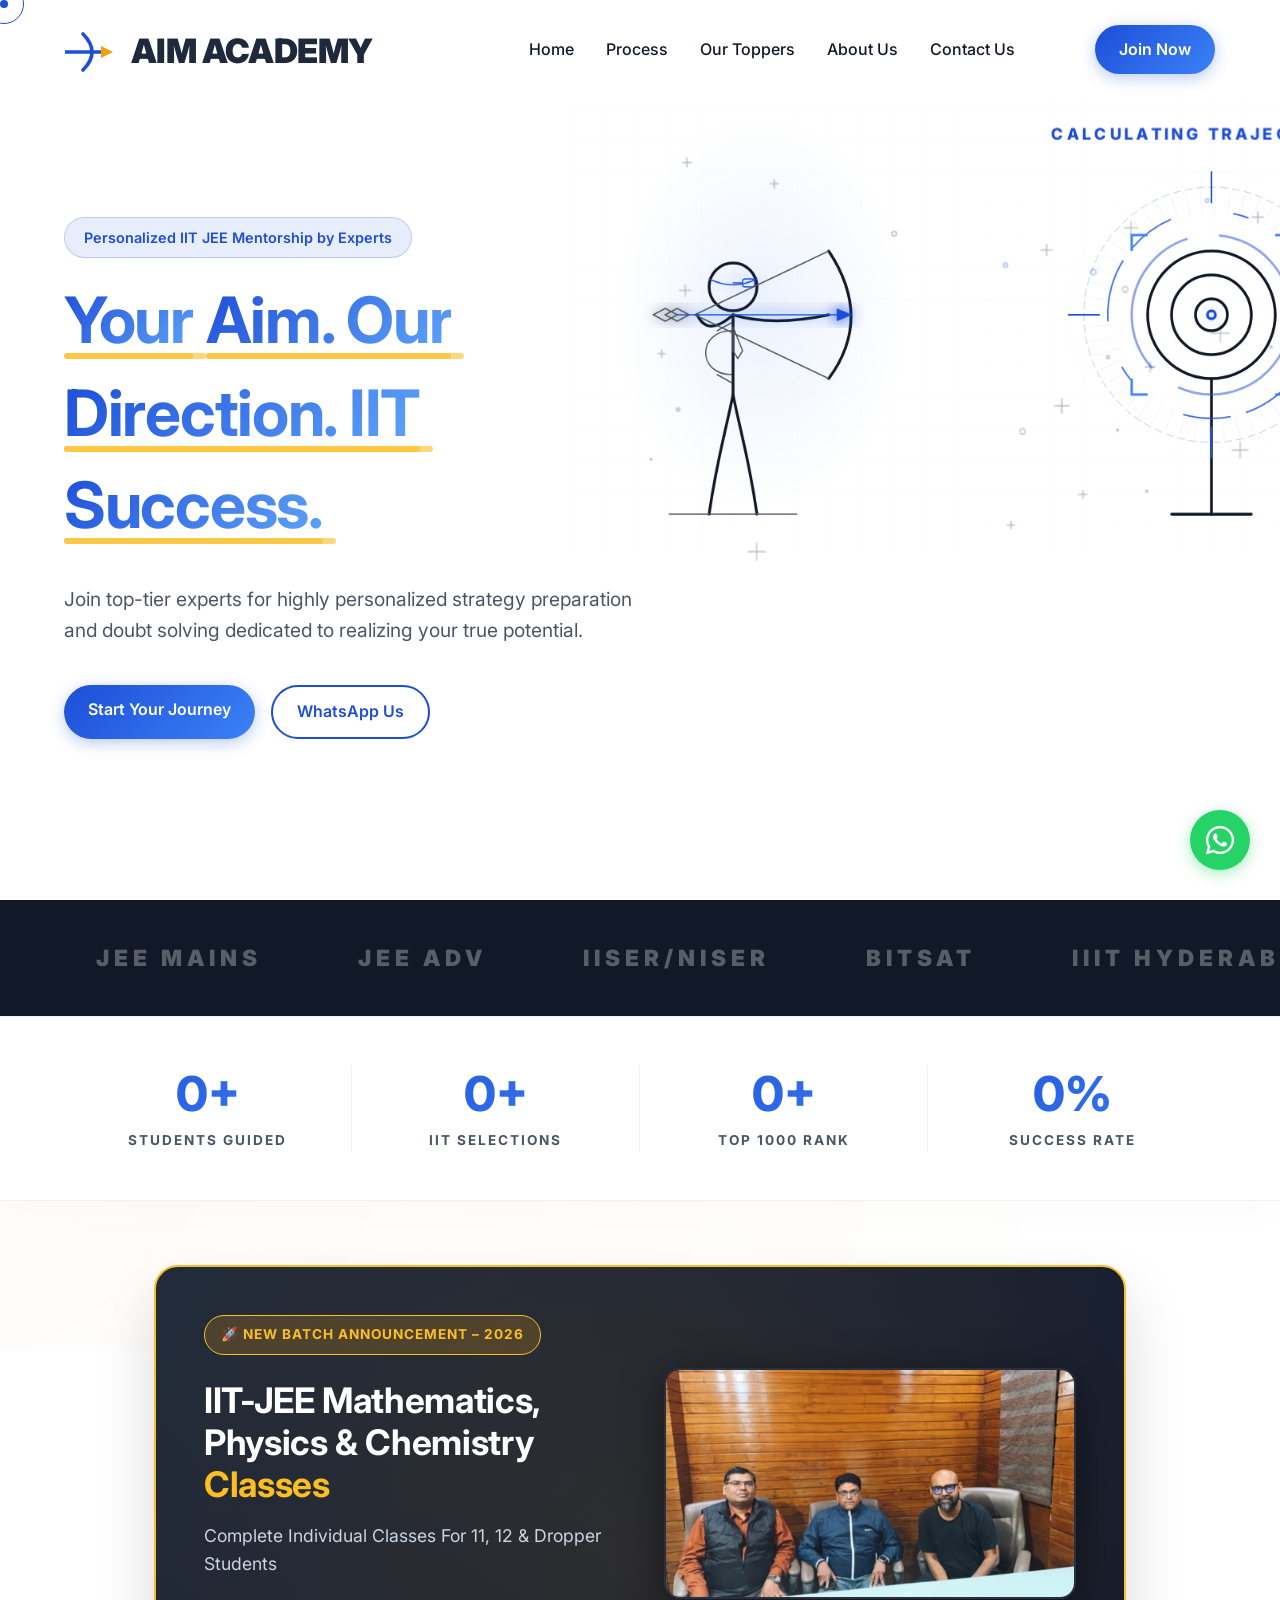
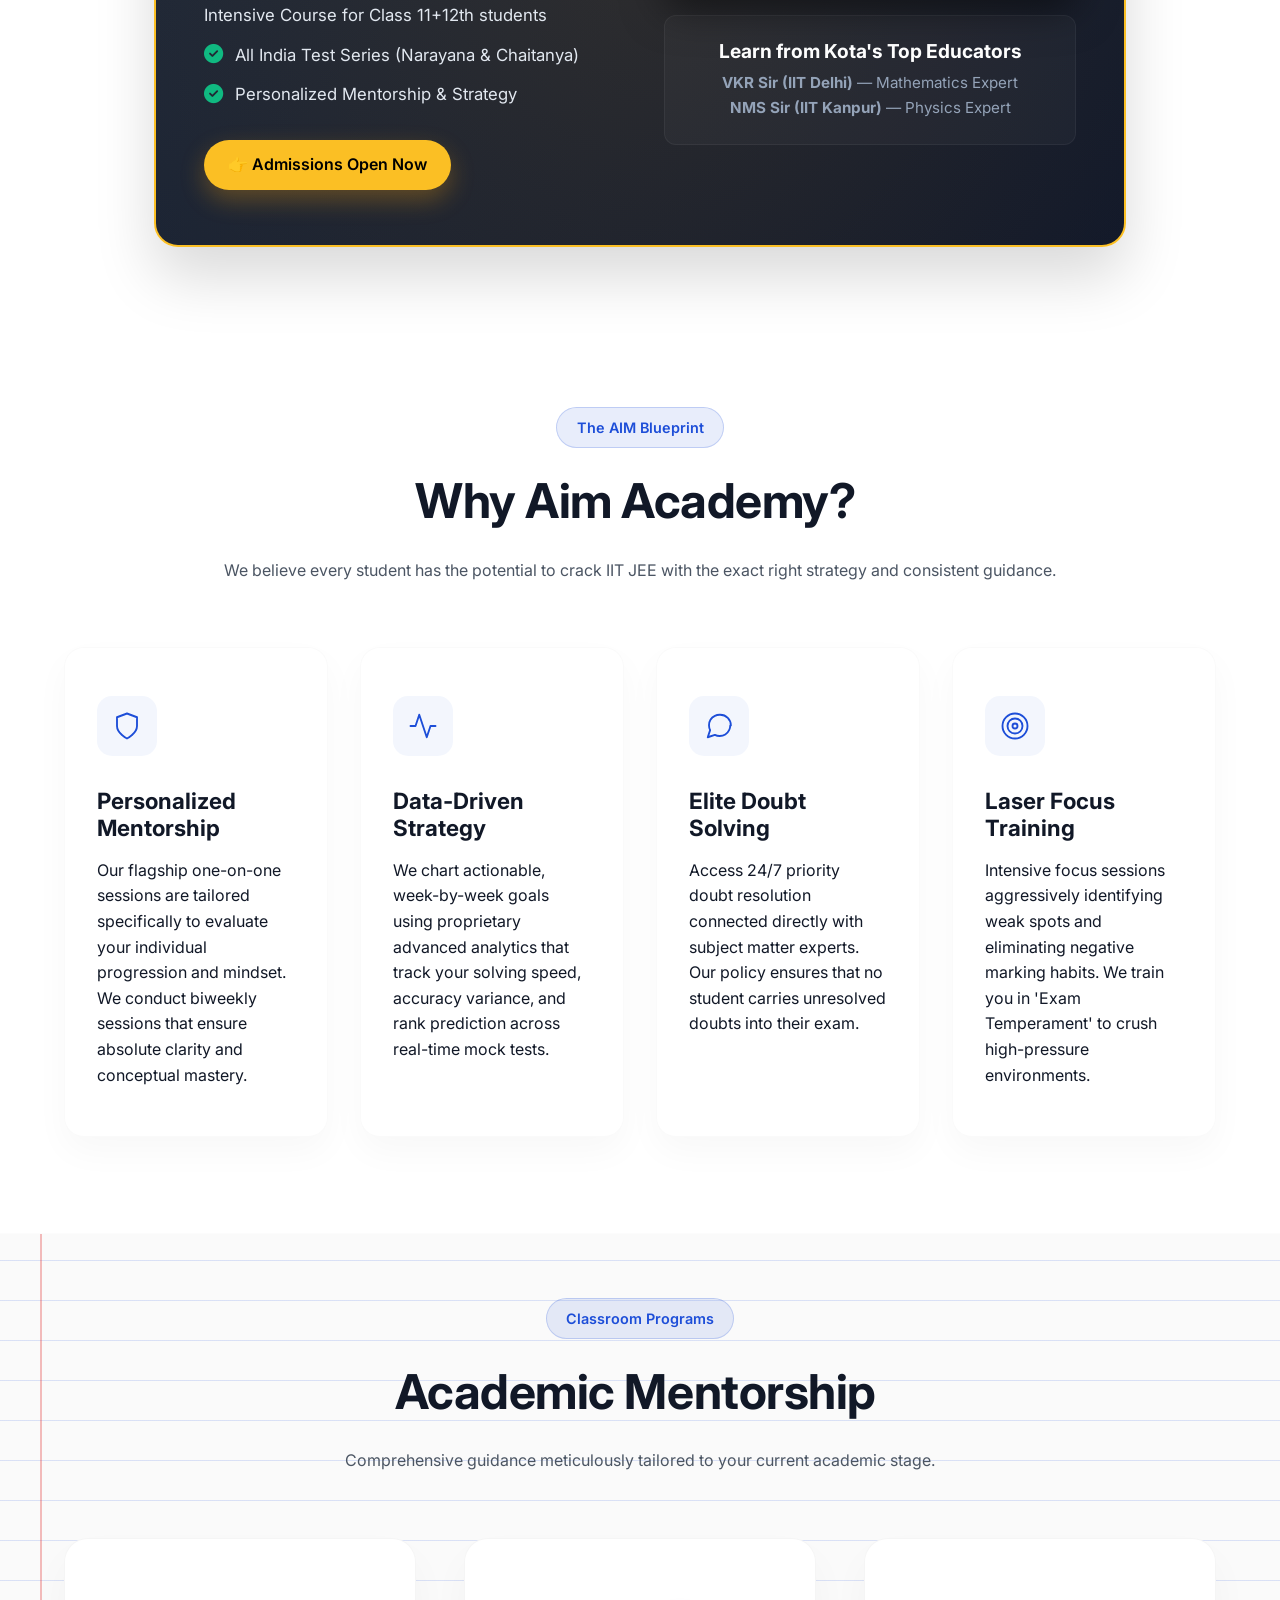
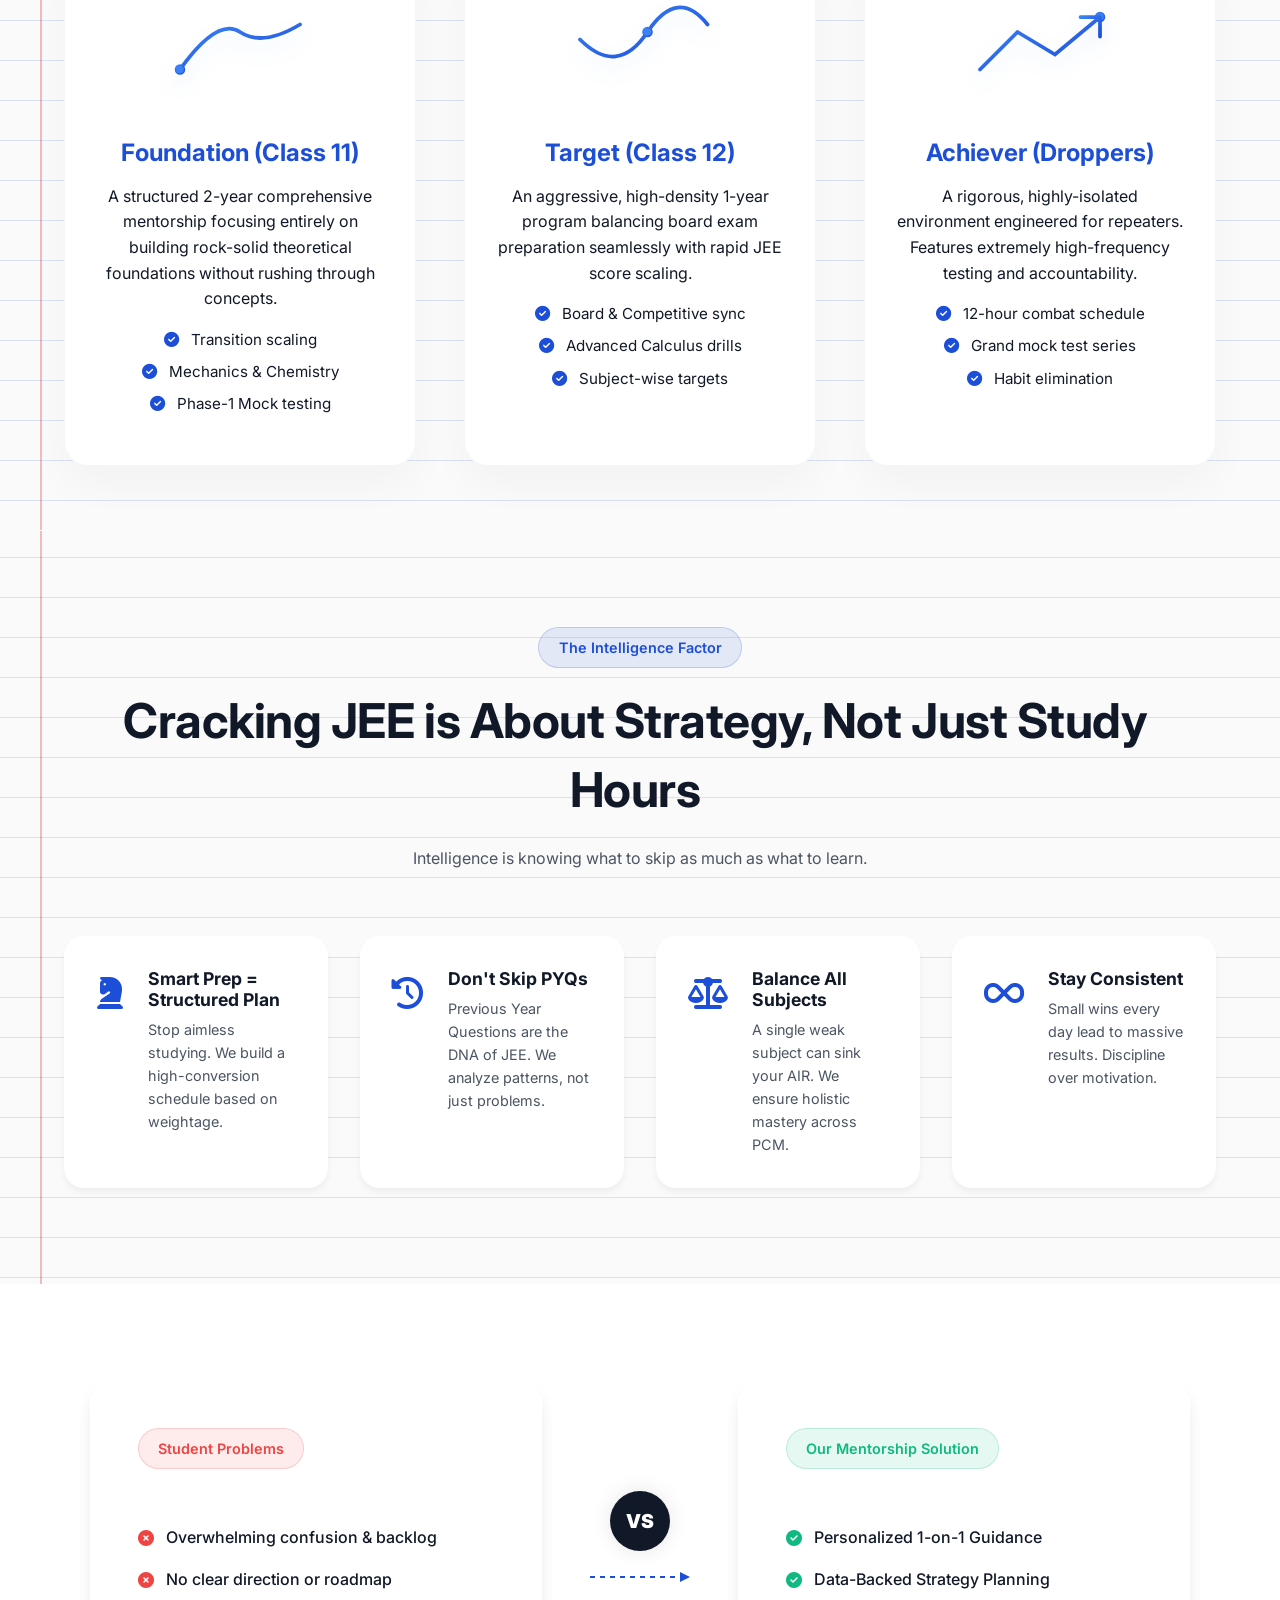
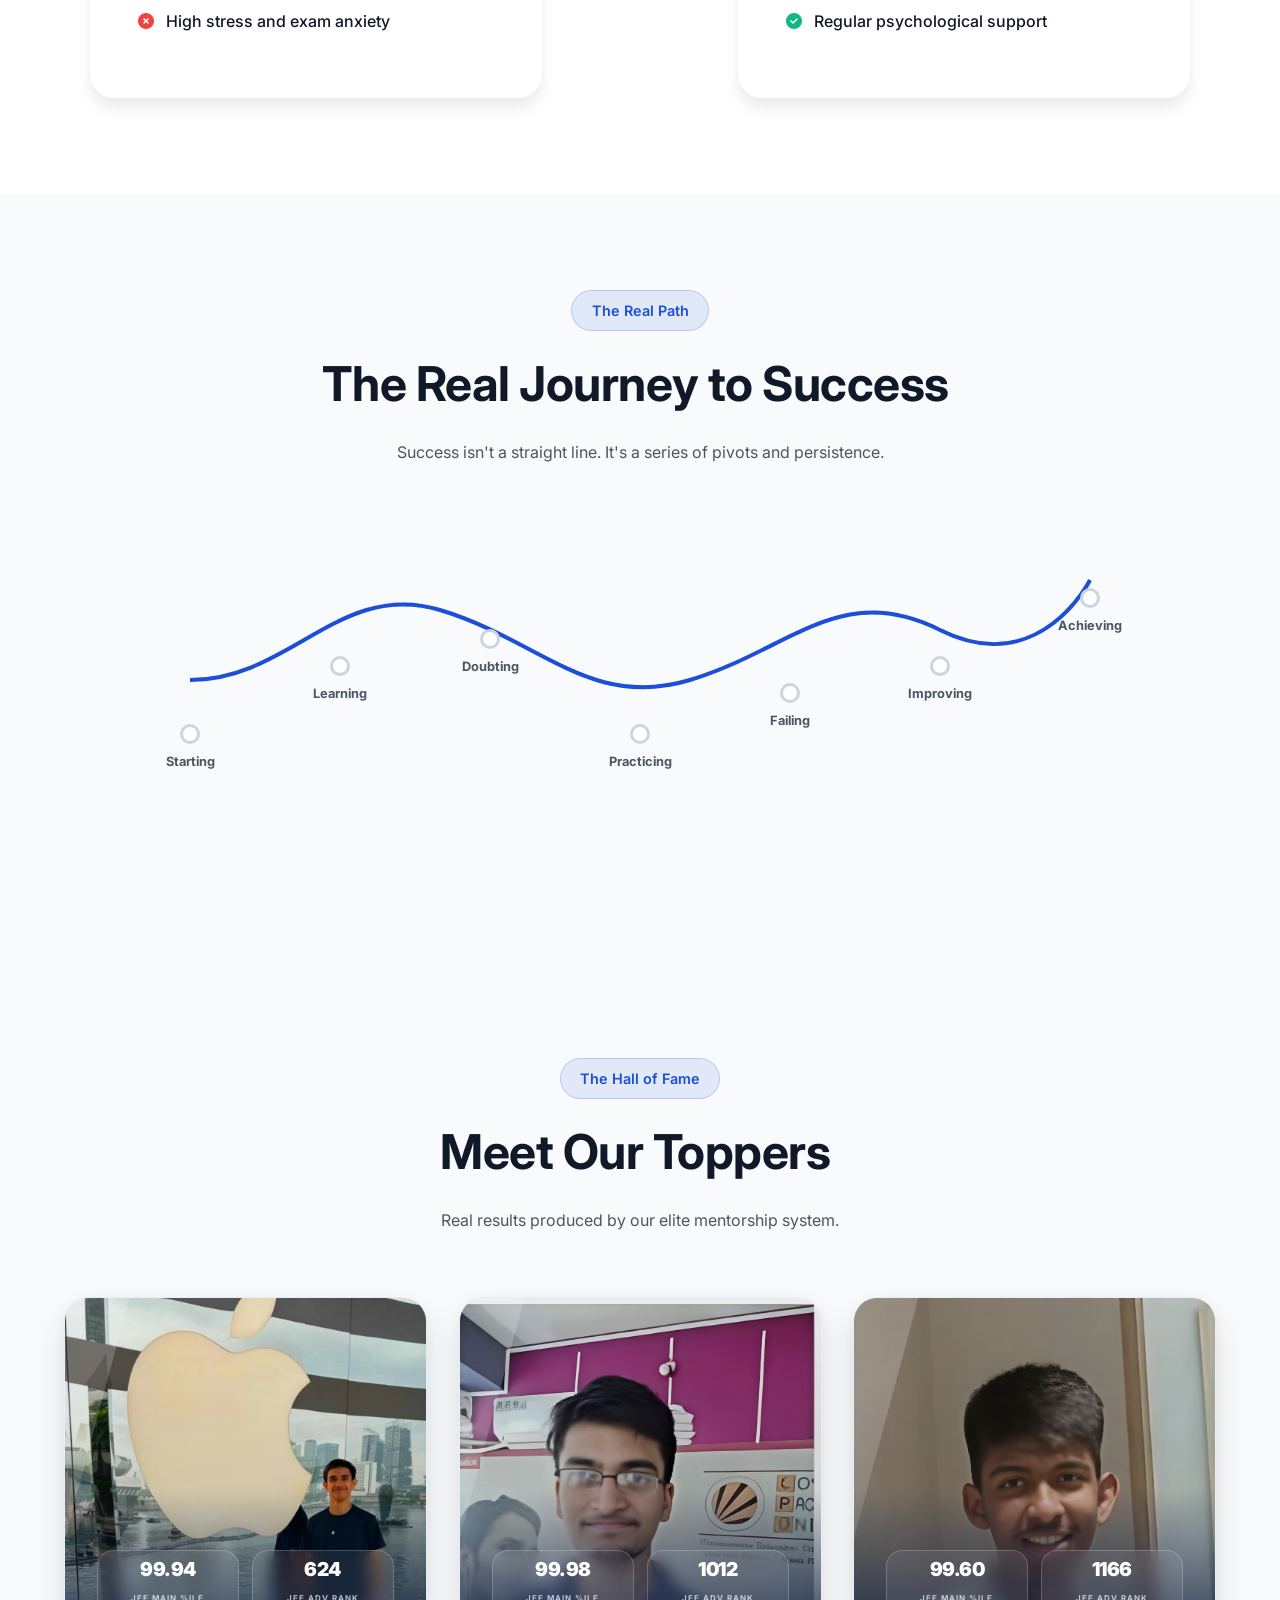
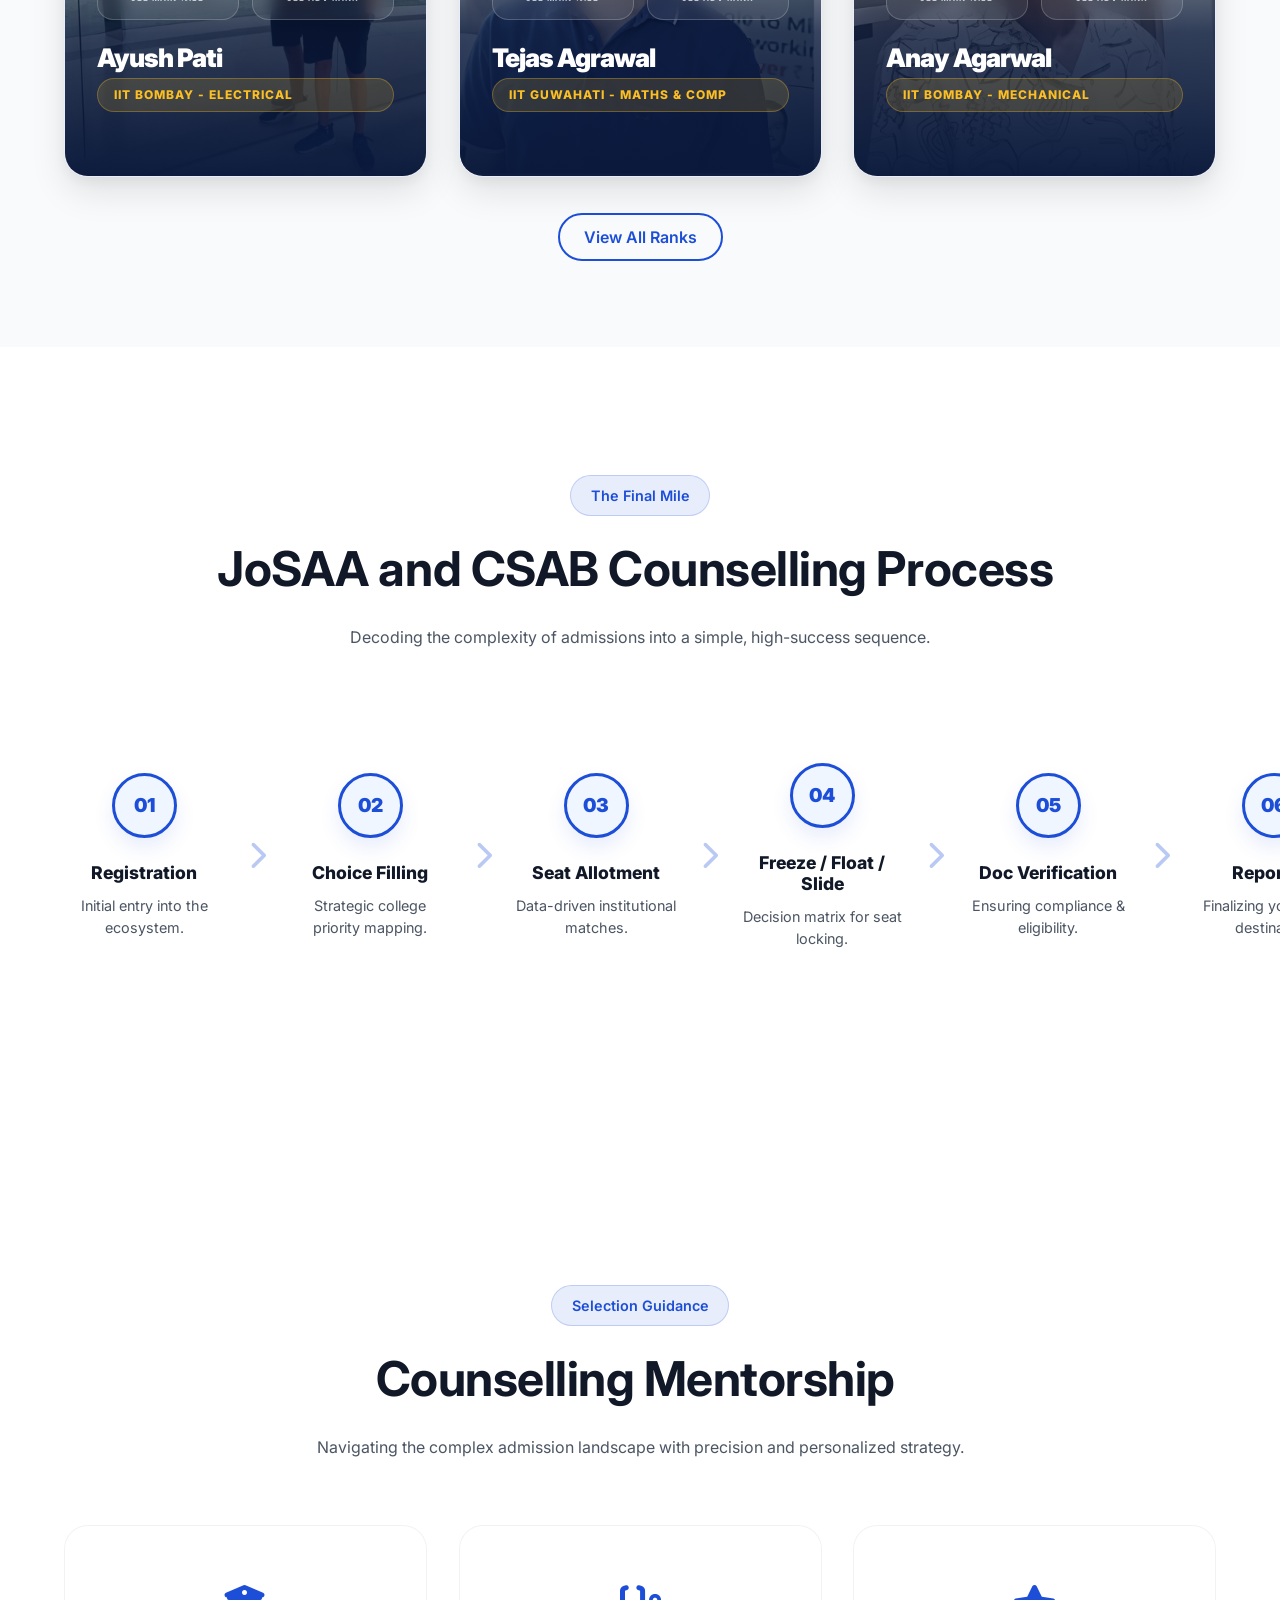
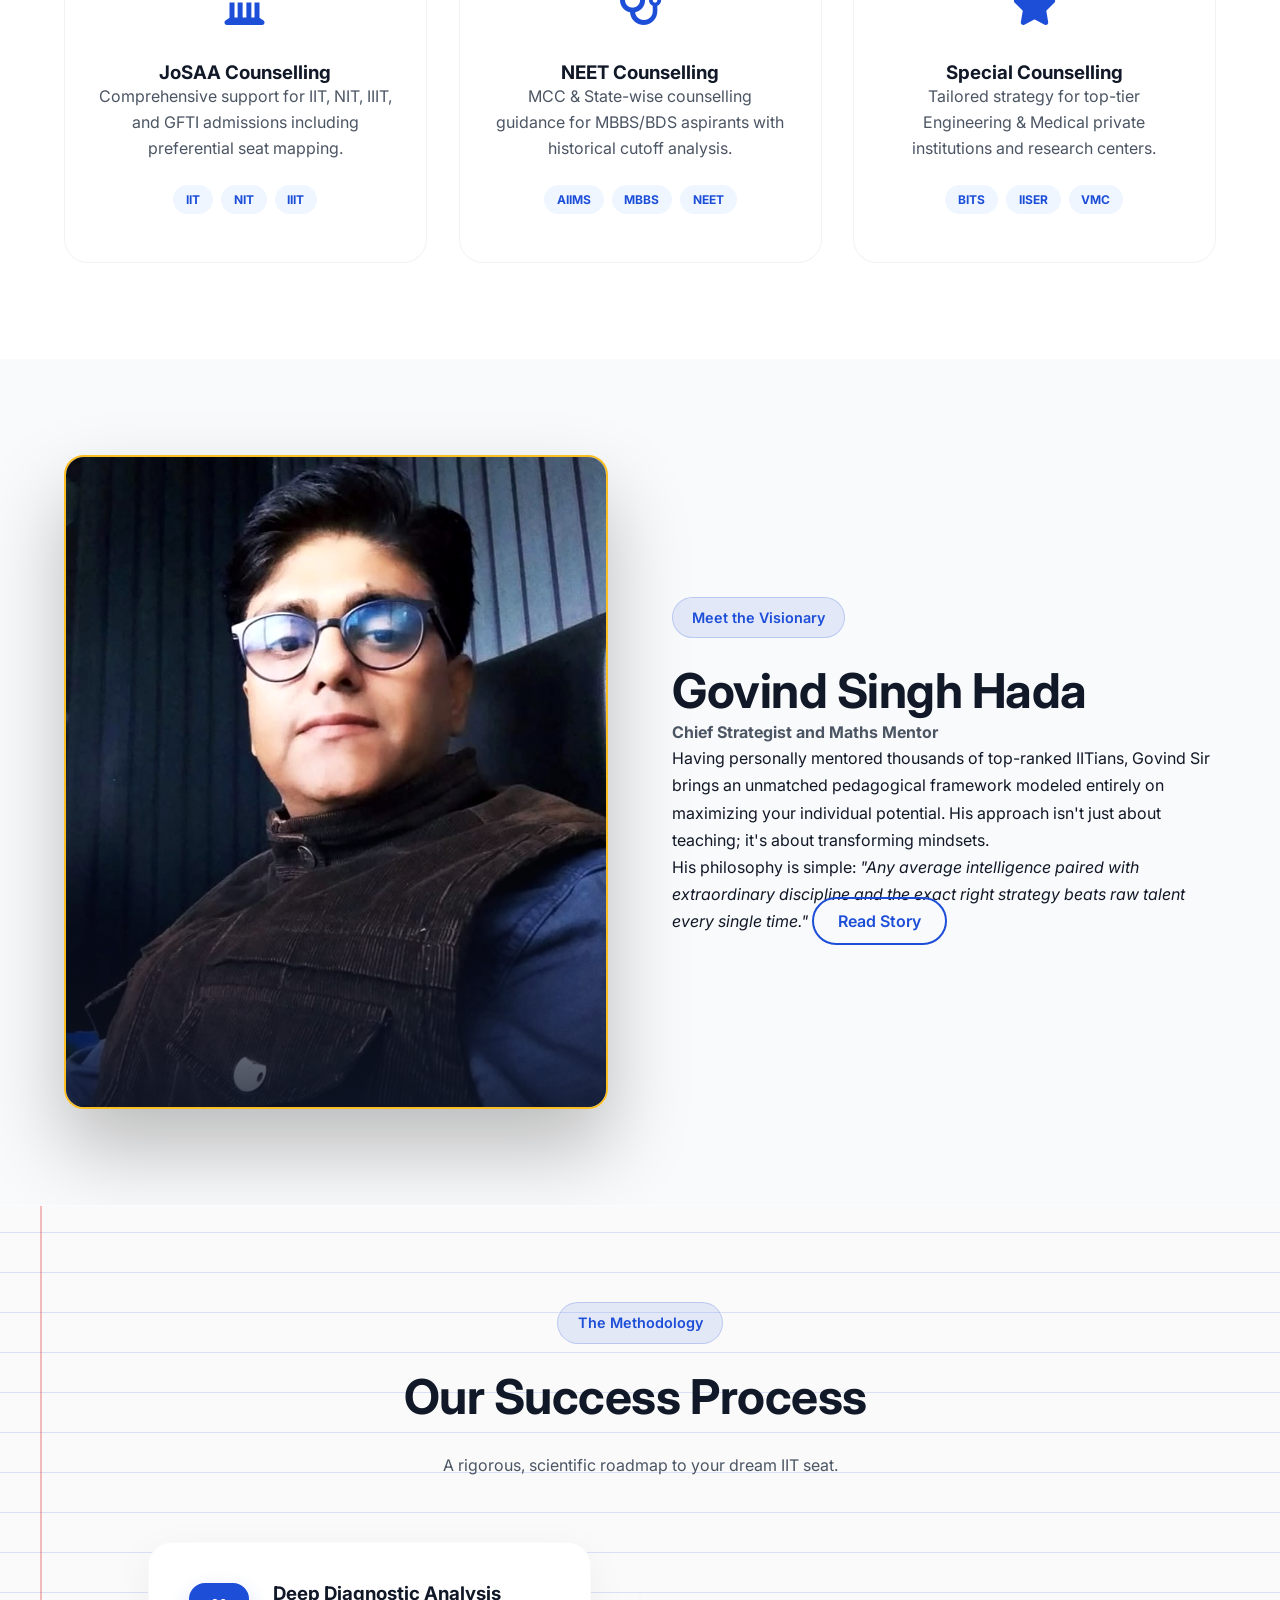
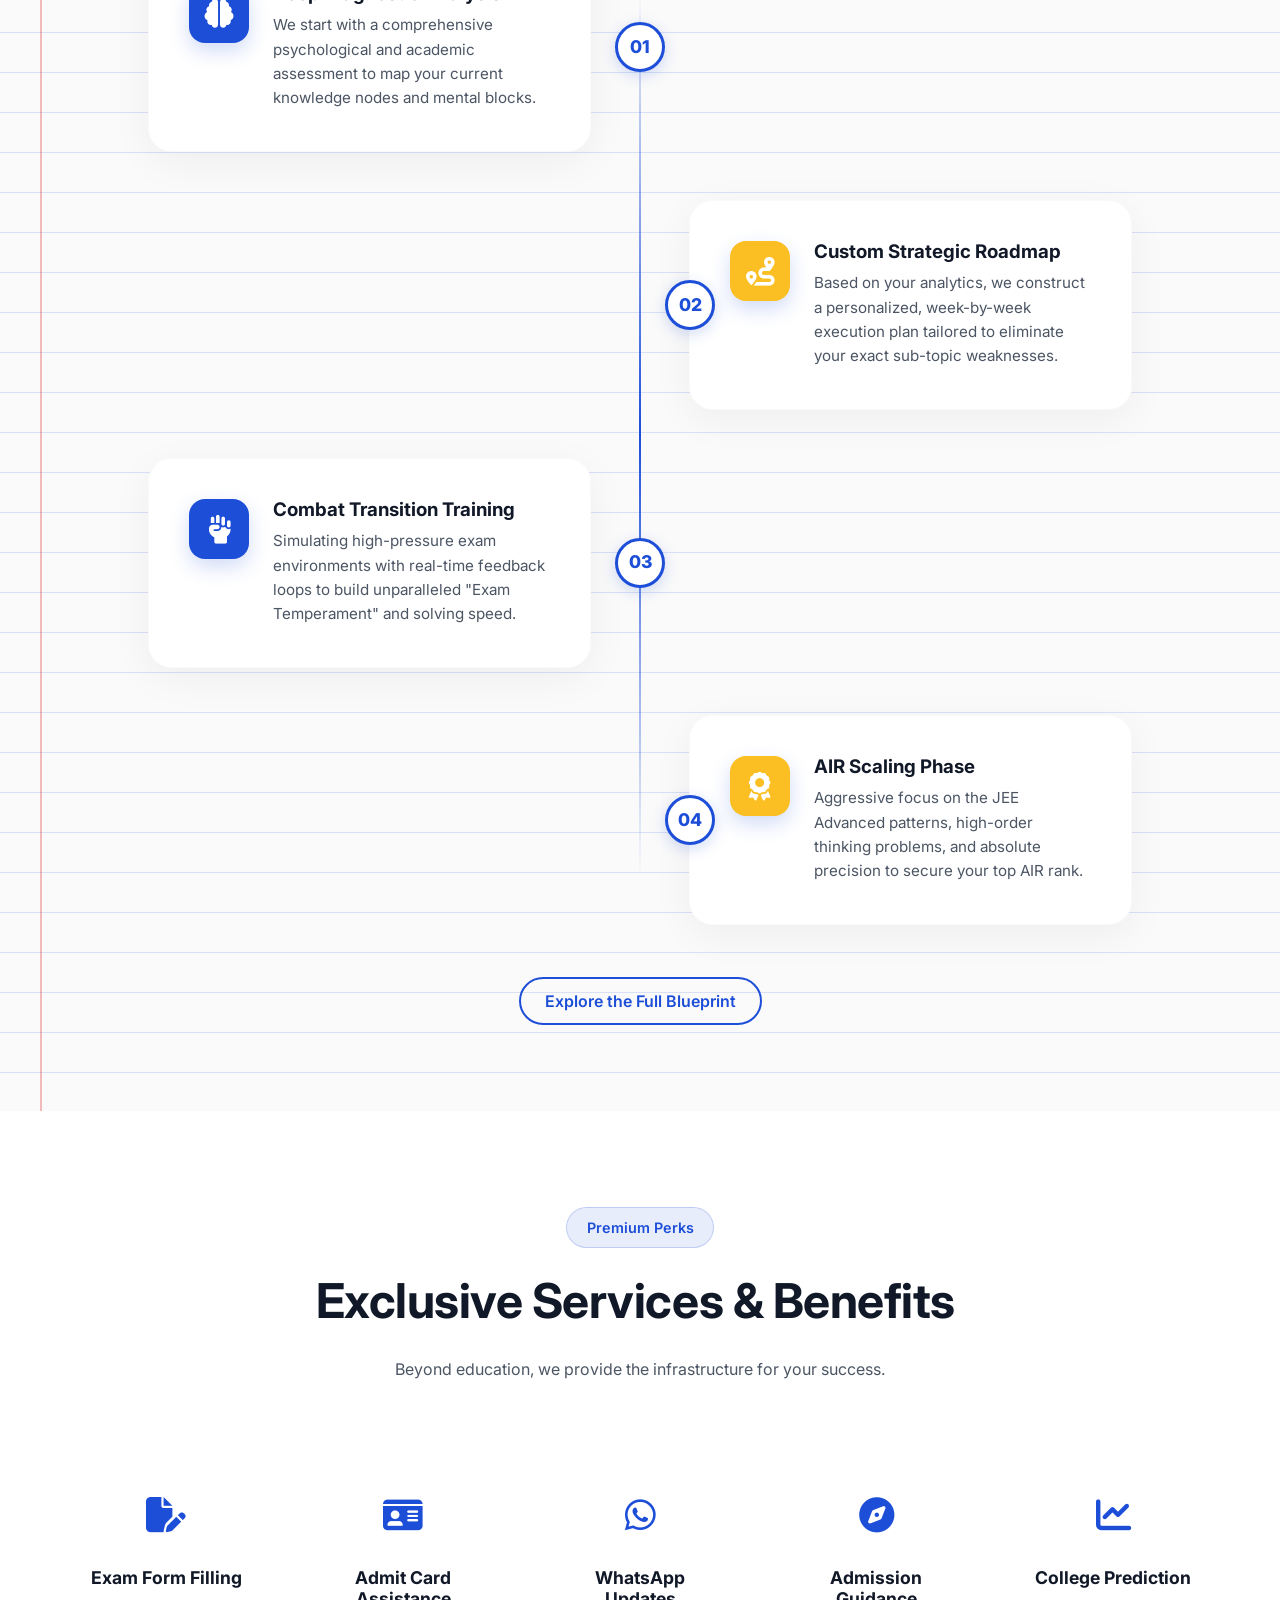
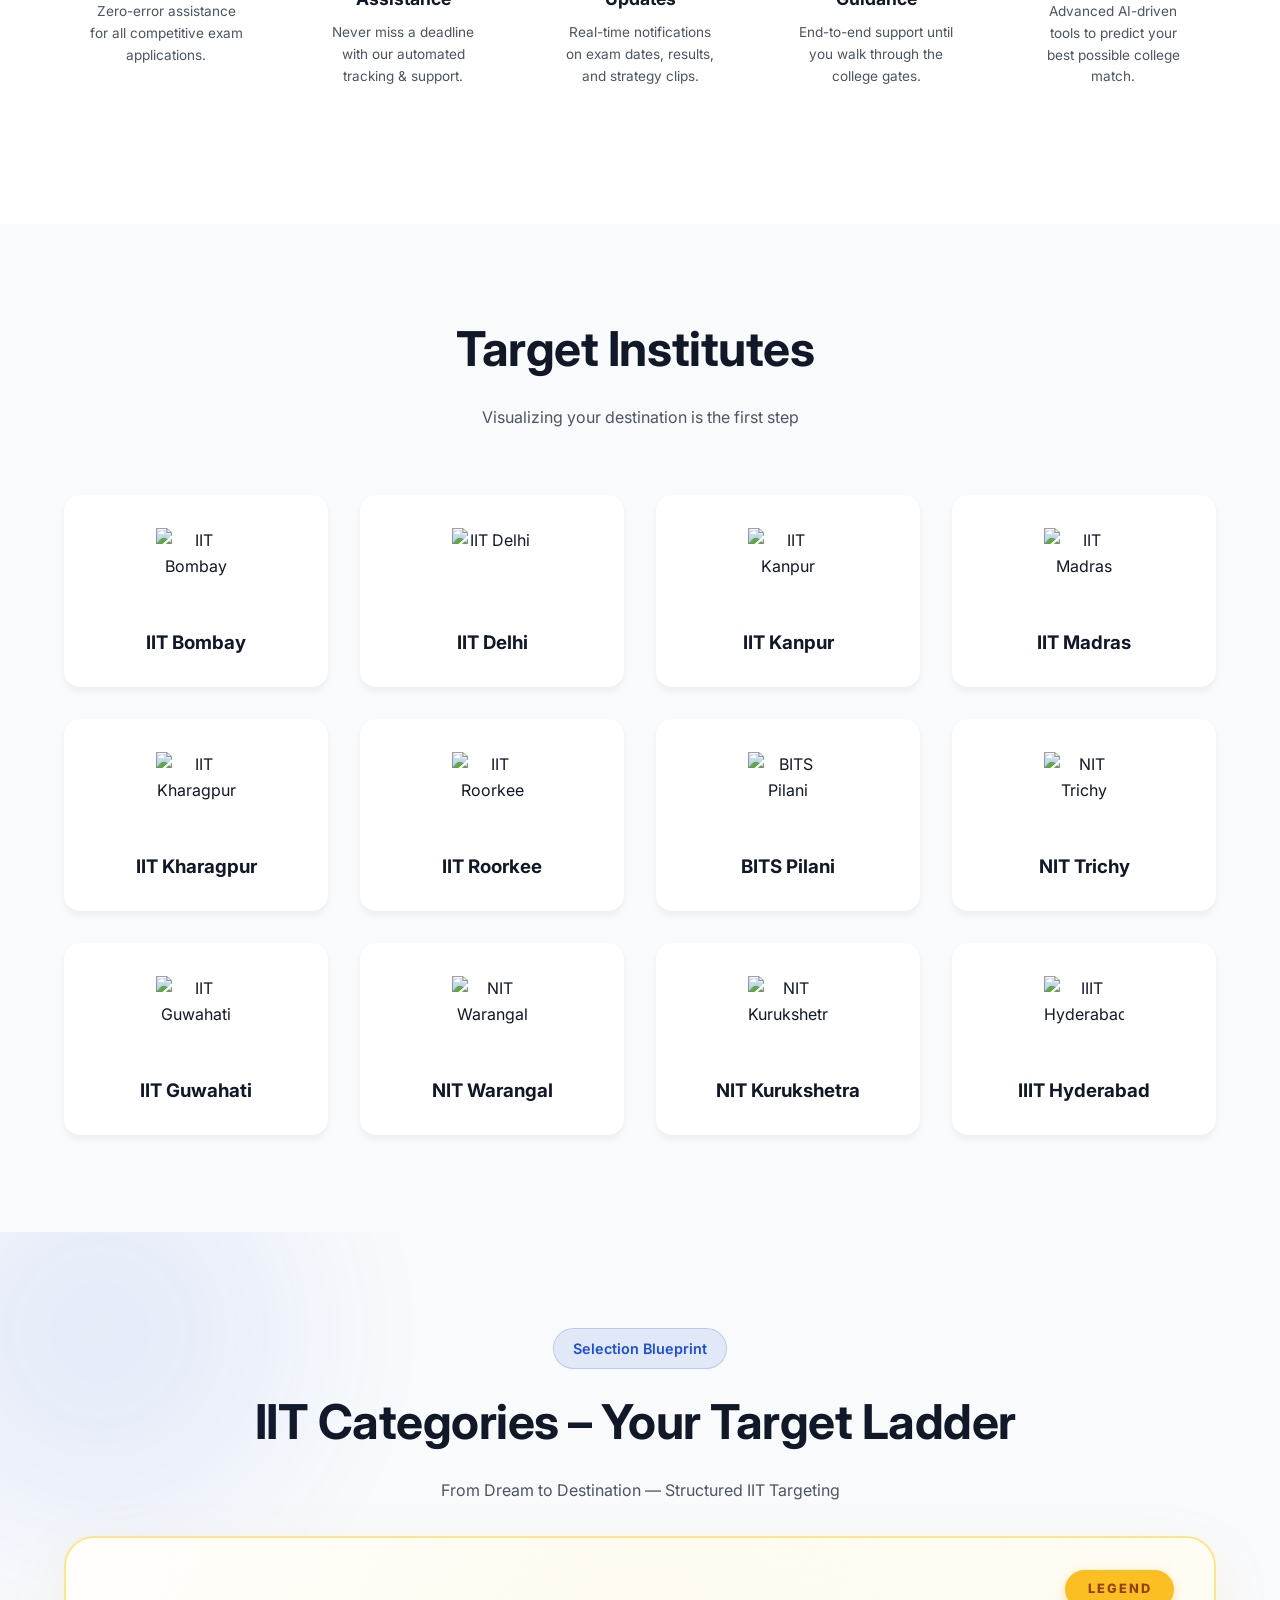
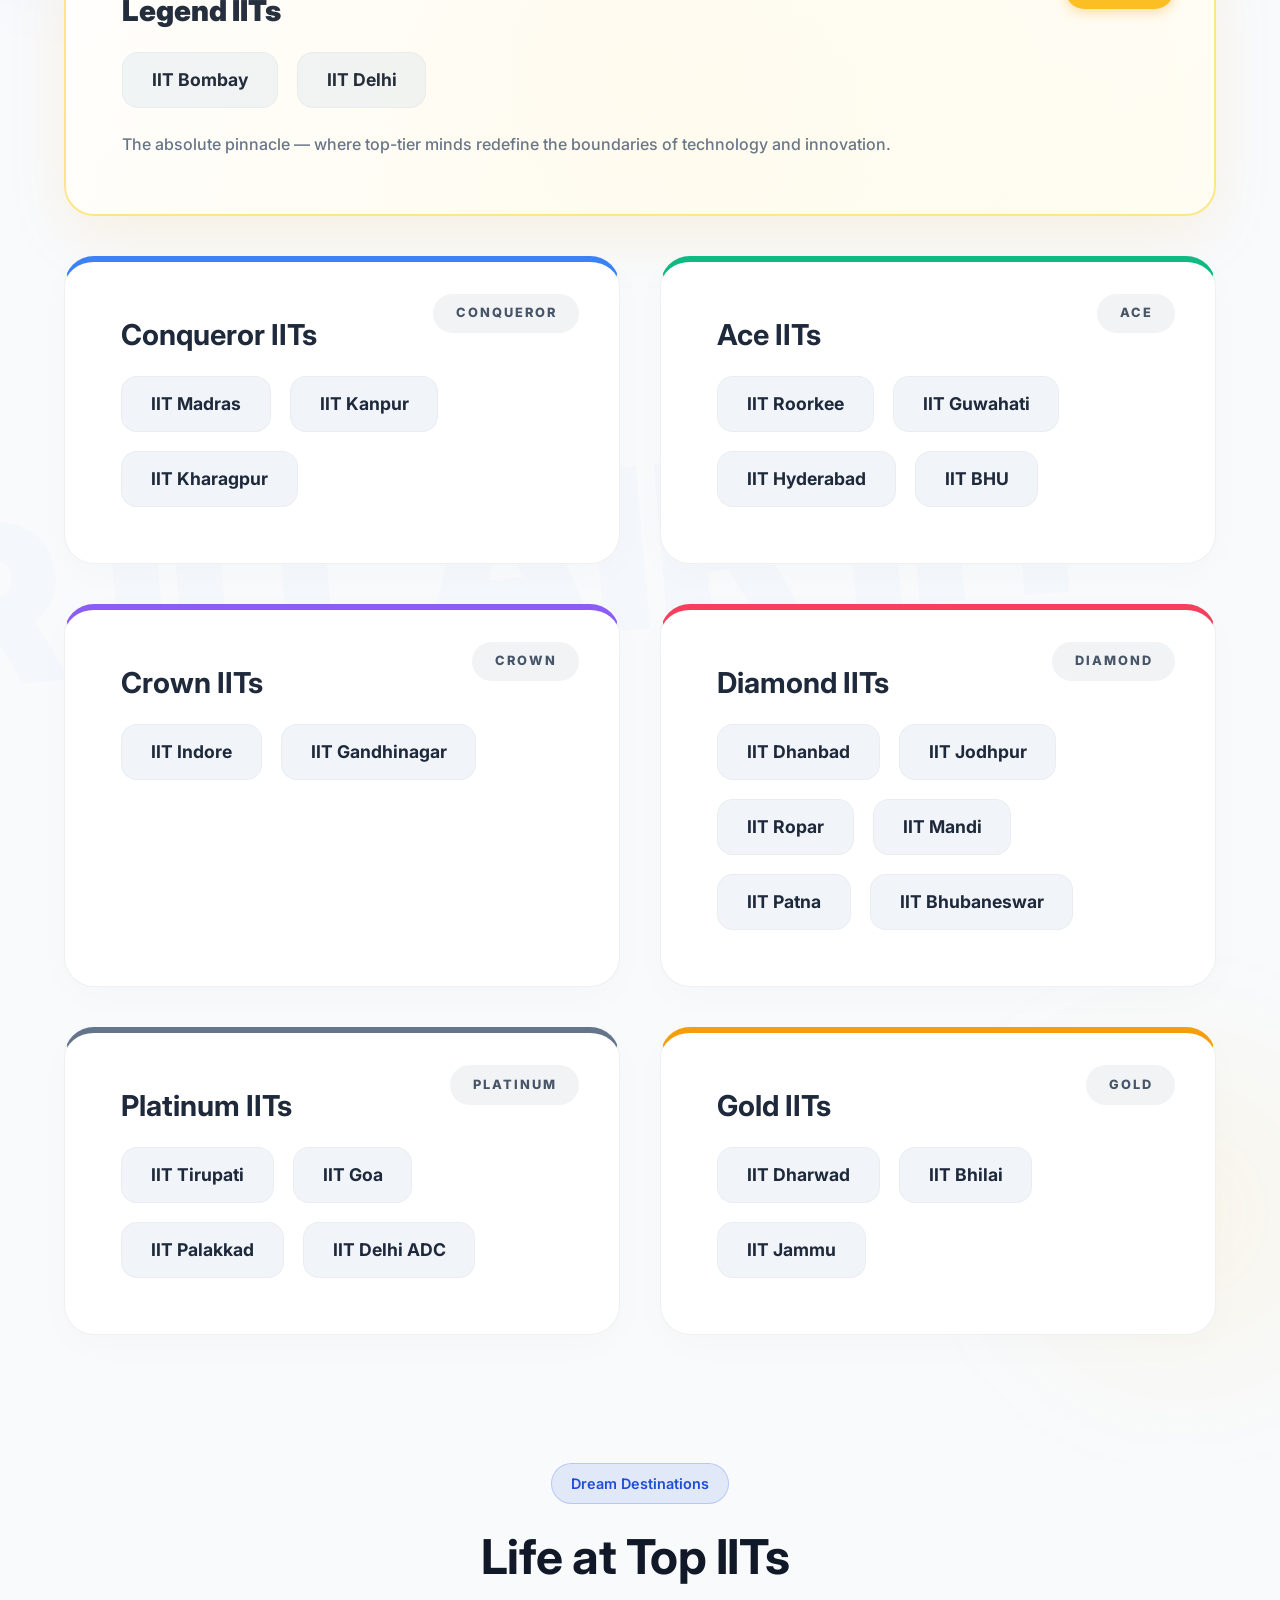
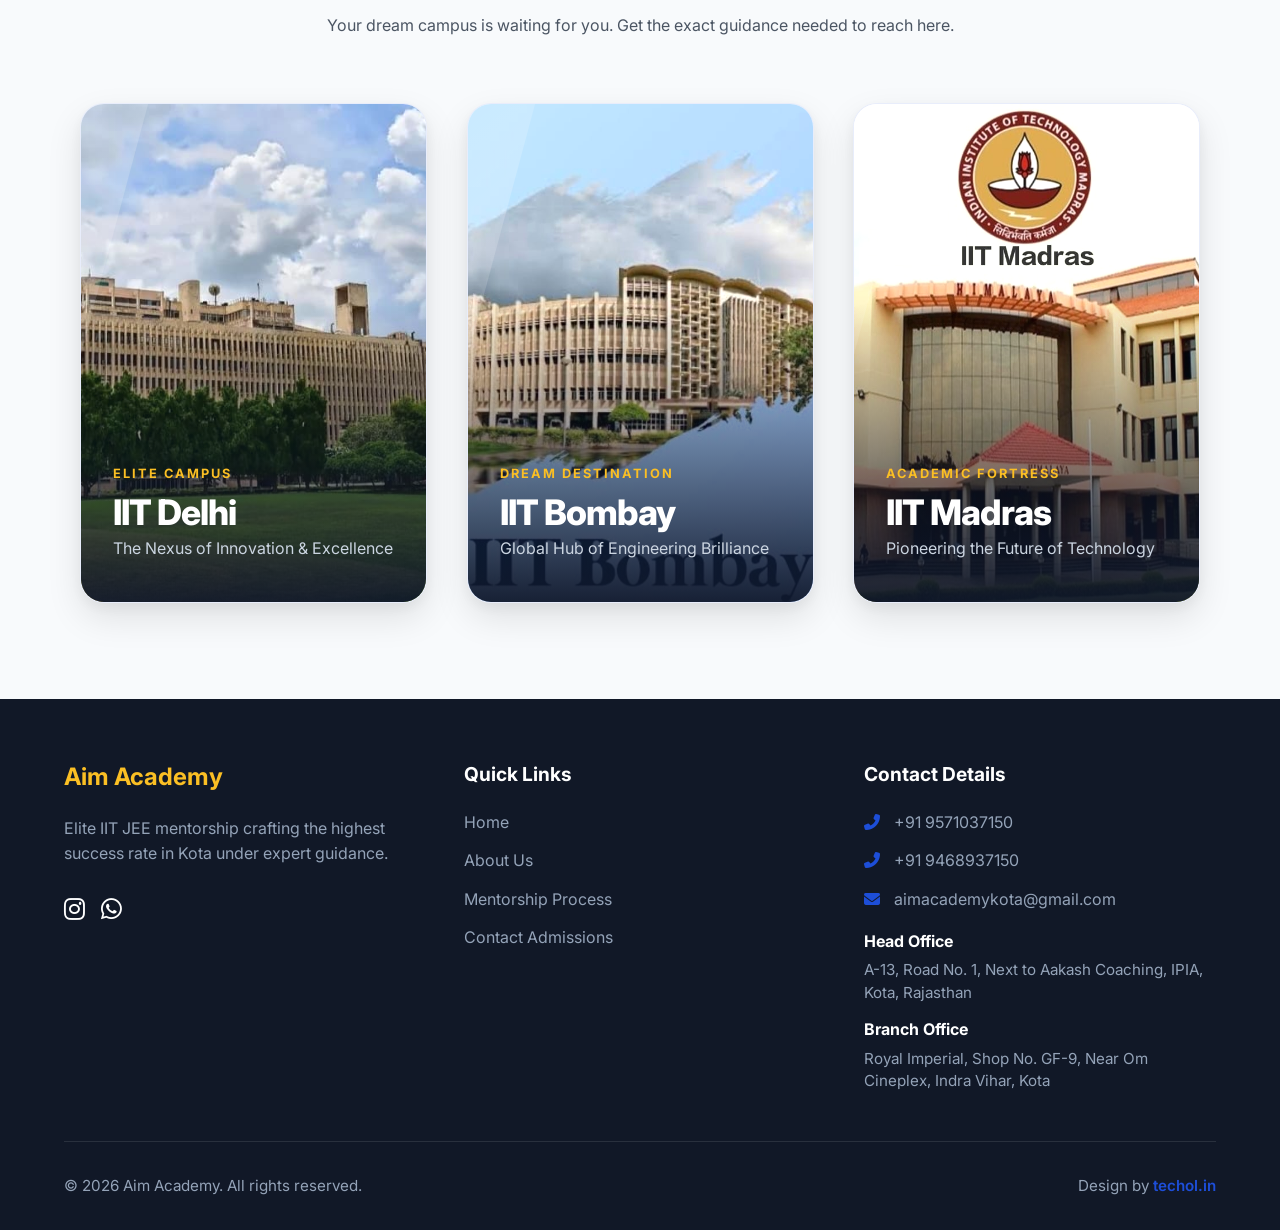
==== commit d7e74e2e: "Fix heading text overlay issue - Ensure proper rendering of main heading across all pages" ====
--- a/index.html
+++ b/index.html
@@ -64,7 +64,7 @@
     <section class="hero">
         <div class="hero-content">
             <div class="hero-subtitle gs-reveal">Personalized IIT JEE Mentorship by Experts</div>
-            <h1 class="hero-title gs-reveal">Your Aim. <br><span>Our Direction.</span> <br>IIT Success.</h1>
+            <h1 class="hero-title gs-reveal">Your Aim. <br>Our Direction. <br>IIT Success.</h1>
             <p class="hero-desc gs-reveal">Join top-tier experts for highly personalized strategy preparation and doubt solving dedicated to realizing your true potential.</p>
             <div class="hero-buttons gs-reveal">
                 <a href="contact.html" class="cta-btn">Start Your Journey</a>
@@ -236,8 +236,8 @@
                     <g id="confetti-container"></g>
                 </svg>
                 
-                <div class="cracked-text-wrapper" id="success-text" style="opacity:0; position:absolute; top:50%; left:50%; transform:translate(-50%, -50%); display:flex; z-index:100; pointer-events:none; width: 92%; justify-content: center;">
-                    <div style="font-size: clamp(1.2rem, 5vw, 3.5rem); font-weight: 800; color: var(--text-dark); background: var(--glass-bg); padding: 1rem 2rem; border-radius: 50px; border: 2px solid rgba(29,78,216,0.3); box-shadow: 0 10px 40px rgba(29, 78, 216, 0.15); backdrop-filter: blur(10px); text-align: center; white-space: nowrap;">IIT JEE CRACKED</div>
+                <div class="cracked-text-wrapper" id="success-text" style="opacity:0; position:absolute; top:50%; left:50%; transform:translate(-50%, -50%); display:flex; z-index:100; pointer-events:none;">
+                    <div style="font-size: clamp(1.2rem, 5vw, 3.5rem); font-weight: 800; color: var(--text-dark); background: var(--glass-bg); padding: 1rem 2rem; border-radius: 50px; border: 2px solid var(--primary-blue); letter-spacing: 2px;">SUCCESS</div>
                 </div>
             </div>
         </div>
@@ -313,7 +313,7 @@
                         <img src="assets/2026teacher" alt="2026 Batch Educators - VKR Sir and NMS Sir">
                     </div>
                     <div class="educator-label">
-                        <h3>Learn from Kota’s Top Educators</h3>
+                        <h3>Learn from Kota's Top Educators</h3>
                         <p><strong>VKR Sir (IIT Delhi)</strong> — Mathematics Expert<br><strong>NMS Sir (IIT Kanpur)</strong> — Physics Expert</p>
                     </div>
                 </div>
@@ -337,7 +337,7 @@
                     </svg>
                 </div>
                 <h3>Personalized Mentorship</h3>
-                <p style="color: var(--text-light); line-height: 1.6;">Our flagship one-on-one sessions are tailored specifically to evaluate your individual progression and mindset. We conduct bi-weekly deep dives into your mock test analytics, identifying exact sub-topic weaknesses. Your mentor adjusts your daily schedule dynamically, ensuring that you maintain peak psychological conditioning without burning out.</p>
+                <p style="color: var(--text-light); line-height: 1.6;">Our flagship one-on-one sessions are tailored specifically to evaluate your individual progression and mindset. We conduct biweekly sessions that ensure absolute clarity and conceptual mastery.</p>
             </div>
             <div class="feature-card gs-card">
                 <div class="f-icon-vector">
@@ -346,16 +346,16 @@
                     </svg>
                 </div>
                 <h3>Data-Driven Strategy</h3>
-                <p style="color: var(--text-light); line-height: 1.6;">We chart actionable, week-by-week goals using proprietary advanced analytics that track your solving speed, accuracy variance, and syllabus coverage. This scientific approach completely removes guesswork—you will know mathematically exactly where you stand against the top 1% of JEE aspirants nationwide.</p>
+                <p style="color: var(--text-light); line-height: 1.6;">We chart actionable, week-by-week goals using proprietary advanced analytics that track your solving speed, accuracy variance, and rank prediction across real-time mock tests.</p>
             </div>
             <div class="feature-card gs-card">
                 <div class="f-icon-vector">
                     <svg viewBox="0 0 24 24" fill="none" stroke="currentColor" stroke-width="1.5" stroke-linecap="round" stroke-linejoin="round">
-                        <path d="M21 11.5a8.38 8.38 0 0 1-.9 3.8 8.5 8.5 0 0 1-7.6 4.7 8.38 8.38 0 0 1-3.8-.9L3 21l1.9-5.7a8.38 8.38 0 0 1-.9-3.8 8.5 8.5 0 0 1 4.7-7.6 8.38 8.38 0 0 1 3.8-.9h.5a8.48 8.48 0 0 1 8 8v.5z"/>
+                        <path d="M21 11.5a8.38 8.38 0 0 1-.9 3.8 8.5 8.5 0 0 1-7.6 4.7 8.38 8.38 0 0 1-3.8-.9L3 21l1.9-5.7a8.38 8.38 0 0 1-.9-3.8 8.5 8.5 0 0 1 4.7-7.6 8.38 8.38 0 0 1 3.8-.9h.5a8.5 8.5 0 0 1 8.5 8.5z"/>
                     </svg>
                 </div>
                 <h3>Elite Doubt Solving</h3>
-                <p style="color: var(--text-light); line-height: 1.6;">Access 24/7 priority doubt resolution connected directly with subject matter experts. Our policy ensures that no student carries a conceptual backlog to the next day. Receive step-by-step written solutions, quick audio explanations, and live whiteboard clearing sessions for highly complex Physics and Mathematics nodes.</p>
+                <p style="color: var(--text-light); line-height: 1.6;">Access 24/7 priority doubt resolution connected directly with subject matter experts. Our policy ensures that no student carries unresolved doubts into their exam.</p>
             </div>
             <div class="feature-card gs-card">
                 <div class="f-icon-vector">
@@ -366,7 +366,7 @@
                     </svg>
                 </div>
                 <h3>Laser Focus Training</h3>
-                <p style="color: var(--text-light); line-height: 1.6;">Intensive focus sessions aggressively identifying weak spots and eliminating negative marking habits. We train you in 'Exam Temperament'—teaching you high-stakes time management, question selection algorithms, and pressure-handling techniques to maximize output during the critical 3 hours of the actual JEE Advanced paper.</p>
+                <p style="color: var(--text-light); line-height: 1.6;">Intensive focus sessions aggressively identifying weak spots and eliminating negative marking habits. We train you in 'Exam Temperament' to crush high-pressure environments.</p>
             </div>
         </div>
     </section>
@@ -388,7 +388,7 @@
                     </svg>
                 </div>
                 <h3>Foundation (Class 11)</h3>
-                <p style="color: var(--text-light); line-height: 1.6; margin-bottom: 1rem;">A structured 2-year comprehensive mentorship focusing entirely on building rock-solid theoretical fundamentals.</p>
+                <p style="color: var(--text-light); line-height: 1.6; margin-bottom: 1rem;">A structured 2-year comprehensive mentorship focusing entirely on building rock-solid theoretical foundations without rushing through concepts.</p>
                 <ul style="list-style:none; padding:0; margin:0; font-size: 0.95rem; color: var(--text-dark);">
                     <li style="margin-bottom:0.5rem;"><i class="fas fa-check-circle" style="color:var(--primary-blue); margin-right:8px;"></i> Transition scaling</li>
                     <li style="margin-bottom:0.5rem;"><i class="fas fa-check-circle" style="color:var(--primary-blue); margin-right:8px;"></i> Mechanics & Chemistry</li>
@@ -403,7 +403,7 @@
                     </svg>
                 </div>
                 <h3>Target (Class 12)</h3>
-                <p style="color: var(--text-light); line-height: 1.6; margin-bottom: 1rem;">An aggressive, high-density 1-year program balancing board exam preparation seamlessly with rapid JEE syllabus completion.</p>
+                <p style="color: var(--text-light); line-height: 1.6; margin-bottom: 1rem;">An aggressive, high-density 1-year program balancing board exam preparation seamlessly with rapid JEE score scaling.</p>
                 <ul style="list-style:none; padding:0; margin:0; font-size: 0.95rem; color: var(--text-dark);">
                     <li style="margin-bottom:0.5rem;"><i class="fas fa-check-circle" style="color:var(--primary-blue); margin-right:8px;"></i> Board & Competitive sync</li>
                     <li style="margin-bottom:0.5rem;"><i class="fas fa-check-circle" style="color:var(--primary-blue); margin-right:8px;"></i> Advanced Calculus drills</li>
@@ -419,7 +419,7 @@
                     </svg>
                 </div>
                 <h3>Achiever (Droppers)</h3>
-                <p style="color: var(--text-light); line-height: 1.6; margin-bottom: 1rem;">A rigorous, highly-isolated environment engineered for repeaters. Features extremely high-frequency testing and deep error analysis.</p>
+                <p style="color: var(--text-light); line-height: 1.6; margin-bottom: 1rem;">A rigorous, highly-isolated environment engineered for repeaters. Features extremely high-frequency testing and accountability.</p>
                 <ul style="list-style:none; padding:0; margin:0; font-size: 0.95rem; color: var(--text-dark);">
                     <li style="margin-bottom:0.5rem;"><i class="fas fa-check-circle" style="color:var(--primary-blue); margin-right:8px;"></i> 12-hour combat schedule</li>
                     <li style="margin-bottom:0.5rem;"><i class="fas fa-check-circle" style="color:var(--primary-blue); margin-right:8px;"></i> Grand mock test series</li>
@@ -447,7 +447,7 @@
             <div class="strategy-block gs-reveal">
                 <div class="s-icon"><i class="fas fa-history"></i></div>
                 <div class="s-info">
-                    <h3>Don’t Skip PYQs</h3>
+                    <h3>Don't Skip PYQs</h3>
                     <p>Previous Year Questions are the DNA of JEE. We analyze patterns, not just problems.</p>
                 </div>
             </div>
@@ -506,8 +506,8 @@
         </div>
         <div class="journey-viz-container">
             <svg id="journey-path" viewBox="0 0 1000 200" preserveAspectRatio="xMidYMid meet">
-                <path id="main-path" d="M50,150 C150,150 200,50 300,80 C400,110 450,180 550,150 C650,120 700,50 800,100 C900,150 950,50 950,50" fill="none" stroke="#cbd5e1" stroke-width="4" stroke-linecap="round" />
-                <path id="active-path" d="M50,150 C150,150 200,50 300,80 C400,110 450,180 550,150 C650,120 700,50 800,100 C900,150 950,50 950,50" fill="none" stroke="var(--primary-blue)" stroke-width="4" stroke-linecap="round" />
+                <path id="main-path" d="M50,150 C150,150 200,50 300,80 C400,110 450,180 550,150 C650,120 700,50 800,100 C900,150 950,50 950,50" fill="none" stroke="#cbd5e1" stroke-width="4" stroke-dasharray="5,5" />
+                <path id="active-path" d="M50,150 C150,150 200,50 300,80 C400,110 450,180 550,150 C650,120 700,50 800,100 C900,150 950,50 950,50" fill="none" stroke="var(--primary-blue)" stroke-width="4" />
             </svg>
             <div class="journey-points">
                 <div class="j-point" style="left: 5%; top: 75%;" data-label="Starting"></div>
@@ -697,9 +697,9 @@
             <div class="hero-subtitle">Meet the Visionary</div>
             <h2>Govind Singh Hada</h2>
             <p><strong>Chief Strategist and Maths Mentor</strong></p>
-            <p style="color:var(--text-light); line-height: 1.7;">Having personally mentored thousands of top-ranked IITians, Govind Sir brings an unmatched pedagogical framework modeled entirely around cultivating a winning mindset and absolute conceptual perfection.</p>
+            <p style="color:var(--text-light); line-height: 1.7;">Having personally mentored thousands of top-ranked IITians, Govind Sir brings an unmatched pedagogical framework modeled entirely on maximizing your individual potential. His approach isn't just about teaching; it's about transforming mindsets.
             <br>
-            <p style="color:var(--text-light); line-height: 1.7; margin-bottom: 2rem;">His philosophy is simple: <em>"Any average intelligence paired with extraordinary discipline and the exact right mentor will always beat an unguided genius at the JEE Advanced."</em></p>
+            <p style="color:var(--text-light); line-height: 1.7; margin-bottom: 2rem;">His philosophy is simple: <em>"Any average intelligence paired with extraordinary discipline and the exact right strategy beats raw talent every single time."</em>
             <a href="about.html" class="btn-secondary">Read Story</a>
         </div>
     </section>
@@ -830,7 +830,7 @@
                 <h3>IIT Kharagpur</h3>
             </div>
             <div class="iit-card gs-card">
-                <img src="https://en.wikipedia.org/wiki/Special:FilePath/Indian_Institute_of_Technology_Roorkee_Logo.svg" onerror="if(!this.f){this.f=0}; var urls=['https://upload.wikimedia.org/wikipedia/en/6/6f/Indian_Institute_of_Technology_Roorkee_Logo.svg','https://www.google.com/s2/favicons?domain=iitr.ac.in&sz=256']; if(this.f<urls.length){this.src=urls[this.f++];}else{this.onerror=null;}" alt="IIT Roorkee" class="inst-logo">
+                <img src="https://en.wikipedia.org/wiki/Special:FilePath/Indian_Institute_of_Technology_Roorkee_Logo.svg" alt="IIT Roorkee" class="inst-logo">
                 <h3>IIT Roorkee</h3>
             </div>
             <div class="iit-card gs-card">
@@ -838,7 +838,7 @@
                 <h3>BITS Pilani</h3>
             </div>
             <div class="iit-card gs-card">
-                <img src="https://en.wikipedia.org/wiki/Special:FilePath/National_Institute_of_Technology,_Tiruchirappalli_logo.svg" onerror="if(!this.f){this.f=0}; var urls=['https://en.wikipedia.org/wiki/Special:FilePath/NIT_Trichy_logo.png','https://www.google.com/s2/favicons?domain=nitt.edu&sz=128']; if(this.f<urls.length){this.src=urls[this.f++];}else{this.onerror=null;}" alt="NIT Trichy" class="inst-logo">
+                <img src="https://en.wikipedia.org/wiki/Special:FilePath/National_Institute_of_Technology,_Tiruchirappalli_logo.svg" alt="NIT Trichy" class="inst-logo">
                 <h3>NIT Trichy</h3>
             </div>
             <div class="iit-card gs-card">
@@ -846,7 +846,7 @@
                 <h3>IIT Guwahati</h3>
             </div>
             <div class="iit-card gs-card">
-                <img src="https://en.wikipedia.org/wiki/Special:FilePath/National_Institute_of_Technology,_Warangal_logo.png" onerror="if(!this.f){this.f=0}; var urls=['https://en.wikipedia.org/wiki/Special:FilePath/NIT_Warangal_Logo.png','https://www.google.com/s2/favicons?domain=nitw.ac.in&sz=128']; if(this.f<urls.length){this.src=urls[this.f++];}else{this.onerror=null;}" alt="NIT Warangal" class="inst-logo">
+                <img src="https://en.wikipedia.org/wiki/Special:FilePath/National_Institute_of_Technology,_Warangal_logo.png" alt="NIT Warangal" class="inst-logo">
                 <h3>NIT Warangal</h3>
             </div>
             <div class="iit-card gs-card">
@@ -854,7 +854,7 @@
                 <h3>NIT Kurukshetra</h3>
             </div>
             <div class="iit-card gs-card">
-                <img src="https://en.wikipedia.org/wiki/Special:FilePath/IIIT_Hyderabad_Logo.png" onerror="if(!this.f){this.f=0}; var urls=['https://en.wikipedia.org/wiki/Special:FilePath/International_Institute_of_Information_Technology,_Hyderabad_logo.png','https://www.google.com/s2/favicons?domain=iiit.ac.in&sz=128']; if(this.f<urls.length){this.src=urls[this.f++];}else{this.onerror=null;}" alt="IIIT Hyderabad" class="inst-logo">
+                <img src="https://en.wikipedia.org/wiki/Special:FilePath/IIIT_Hyderabad_Logo.png" alt="IIIT Hyderabad" class="inst-logo">
                 <h3>IIIT Hyderabad</h3>
             </div>
         </div>
@@ -997,63 +997,7 @@
         </div>
     </section>
 
-
-    <!-- Contact Section -->
-    <section class="contact-section gs-section">
-        <div class="contact-wrapper">
-            <div class="contact-info">
-                <h2>Get In Touch</h2>
-                <p style="margin-bottom: 2rem;">Reach out for mentorship or any inquiries.</p>
-                <div class="contact-item">
-                    <h4>Location</h4>
-                    <p>A-13, Rd Number 1, Industrial Area,<br>Indraprastha Industrial Area,<br>Kota, Rajasthan 324005</p>
-                </div>
-                <div class="contact-item">
-                    <h4>Email Us</h4>
-                    <p>aimacademykota@gmail.com</p>
-                </div>
-                <div class="contact-item">
-                    <h4>Call Us</h4>
-                    <p>+91 9571037150<br>+91 9468937150</p>
-                </div>
-
-                <div style="margin-top: 2rem; border-radius: 12px; overflow: hidden; height: 200px;">
-                    <iframe src="https://www.google.com/maps/embed?pb=!1m18!1m12!1m3!1d3561.4682006322967!2d75.8580!3d25.1388!2m3!1f0!2f0!3f0!3m2!1i1024!2i768!4f13.1!3m3!1m2!1s0x0%3A0x0!2zMjXCsDA4JzE5LjciTiA3NcKwNTEnMjguOCJF!5e0!3m2!1sen!2sin!4v1680000000000!5m2!1sen!2sin" width="100%" height="100%" style="border:0;" allowfullscreen="" loading="lazy"></iframe>
-                </div>
-            </div>
-            <div class="contact-form">
-                <form id="contactForm">
-                    <div class="form-group">
-                        <input type="text" id="name" placeholder="Full Name" required>
-                    </div>
-                    <div class="form-group">
-                        <input type="tel" id="phone" placeholder="Phone Number" required>
-                    </div>
-                    <div class="form-group">
-                        <textarea id="message" rows="5" placeholder="Your Message" required></textarea>
-                    </div>
-                    <button type="submit" class="cta-btn" style="width: 100%; border:none; cursor:pointer;">Send Message</button>
-                </form>
-            </div>
-        </div>
-    </section>
-
-    <!-- SECTION 8: CONTACT STRIP (REPEATED CTA) -->
-    <section class="contact-strip gs-reveal">
-        <div class="strip-content">
-            <div class="strip-text">
-                <h2>Confused About Your Career?</h2>
-                <p>Talk to our expert mentors today and get a personalized roadmap.</p>
-            </div>
-            <div class="strip-actions">
-                <a href="https://wa.me/919571037150" class="cta-btn whatsapp-btn"><i class="fab fa-whatsapp"></i> WhatsApp Now</a>
-                <a href="tel:+919571037150" class="btn-secondary call-btn"><i class="fas fa-phone-alt"></i> Call Now</a>
-            </div>
-        </div>
-    </section>
-
     <footer style="background: var(--text-dark); padding: 4rem 5% 2rem; color: white;">
-
         <div style="display: grid; grid-template-columns: repeat(auto-fit, minmax(250px, 1fr)); gap: 3rem; max-width: 1200px; margin: 0 auto; margin-bottom: 3rem;">
             <div>
                 <h3 style="color: var(--gold-accent); font-size: 1.5rem; margin-bottom: 1.5rem;">Aim Academy</h3>
@@ -1088,15 +1032,15 @@
             </div>
         </div>
         
-        <div style="border-top: 1px solid rgba(255,255,255,0.1); padding-top: 2rem; display: flex; justify-content: space-between; align-items: center; max-width: 1200px; margin: 0 auto; flex-wrap: wrap; gap: 1rem;">
+        <div style="border-top: 1px solid rgba(255,255,255,0.1); padding-top: 2rem; display: flex; justify-content: space-between; align-items: center; max-width: 1200px; margin: 0 auto; flex-wrap: wrap;">
             <div style="color: #94a3b8; font-size: 0.95rem;">&copy; 2026 Aim Academy. All rights reserved.</div>
             <div style="color: #94a3b8; font-size: 0.95rem;">Design by <a href="https://techol.in" target="_blank" style="color: var(--primary-blue); font-weight: 600; text-decoration: none;">techol.in</a></div>
         </div>
     </footer>
 
-    <!-- GSAP for Animations -->
+    <!-- Core Scripts -->
     <script src="https://cdnjs.cloudflare.com/ajax/libs/gsap/3.12.2/gsap.min.js"></script>
     <script src="https://cdnjs.cloudflare.com/ajax/libs/gsap/3.12.2/ScrollTrigger.min.js"></script>
     <script src="script.js"></script>
 </body>
-</html>
+</html>
